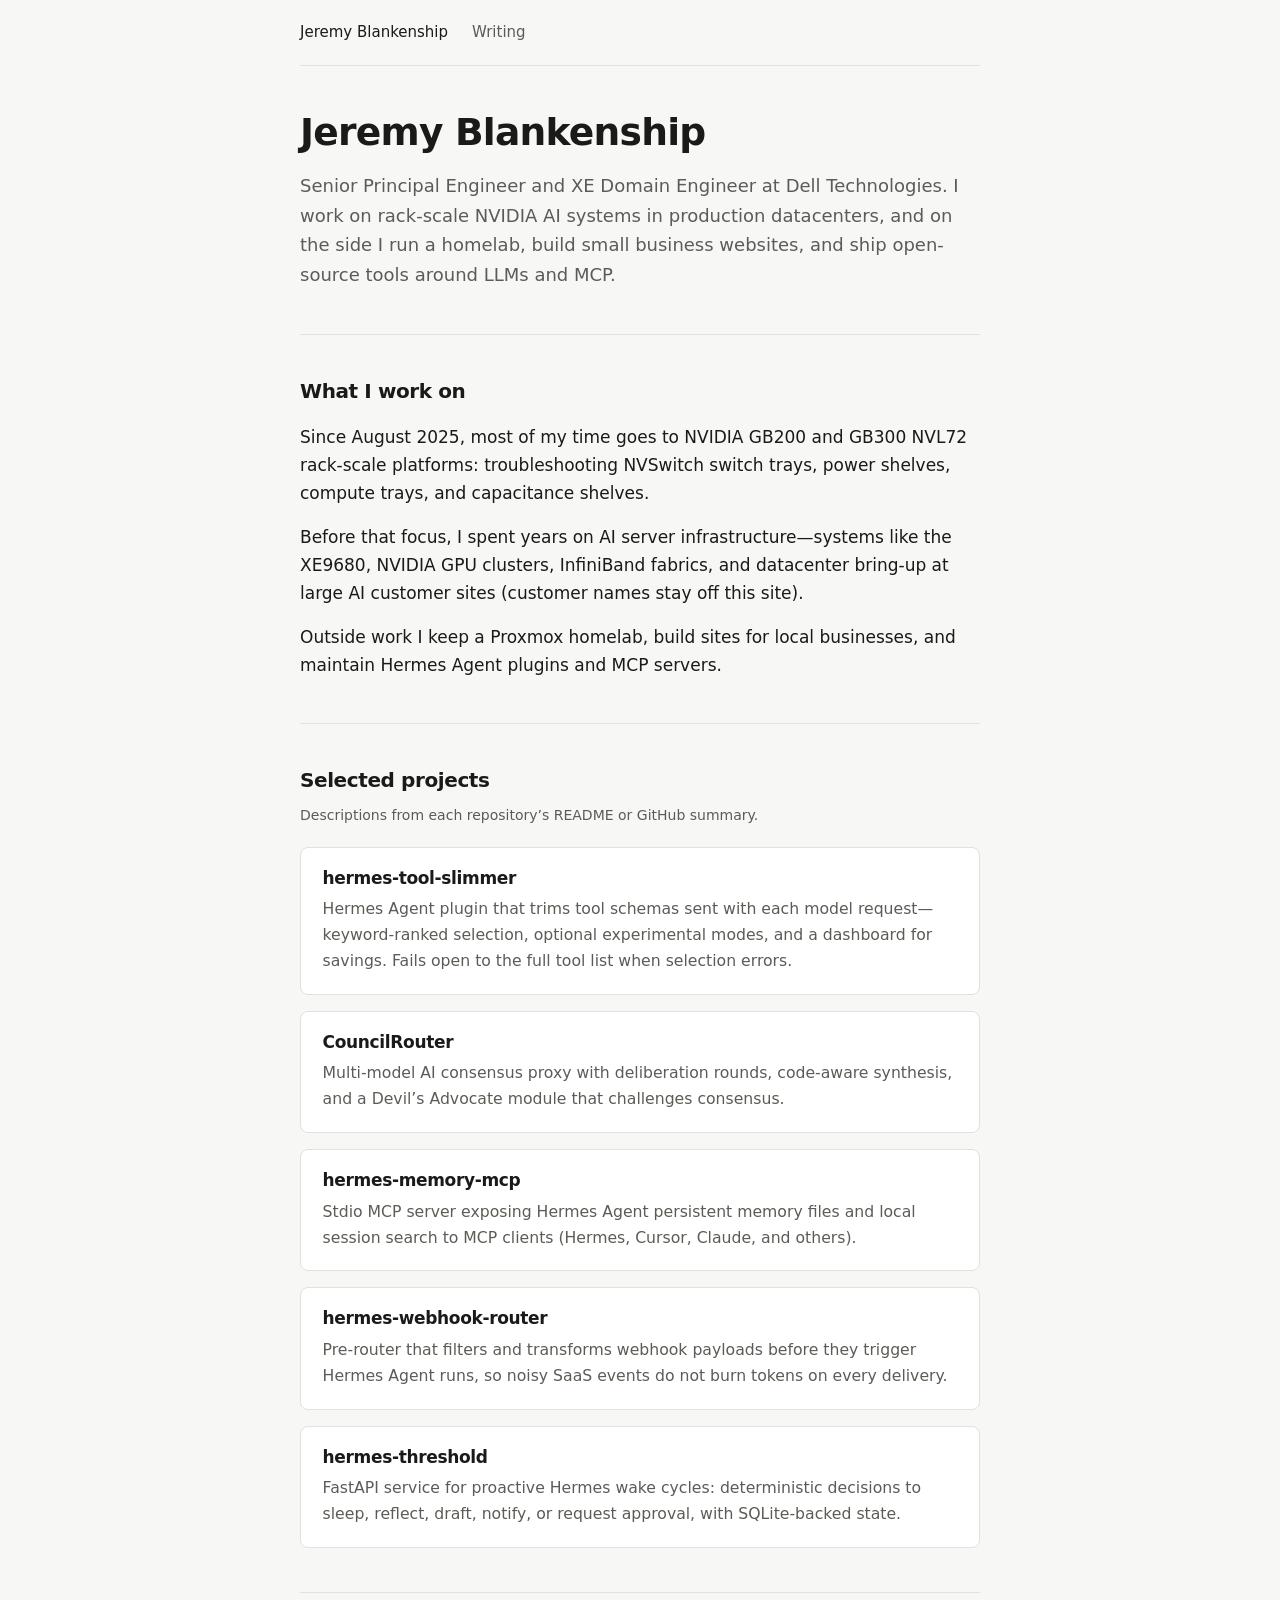
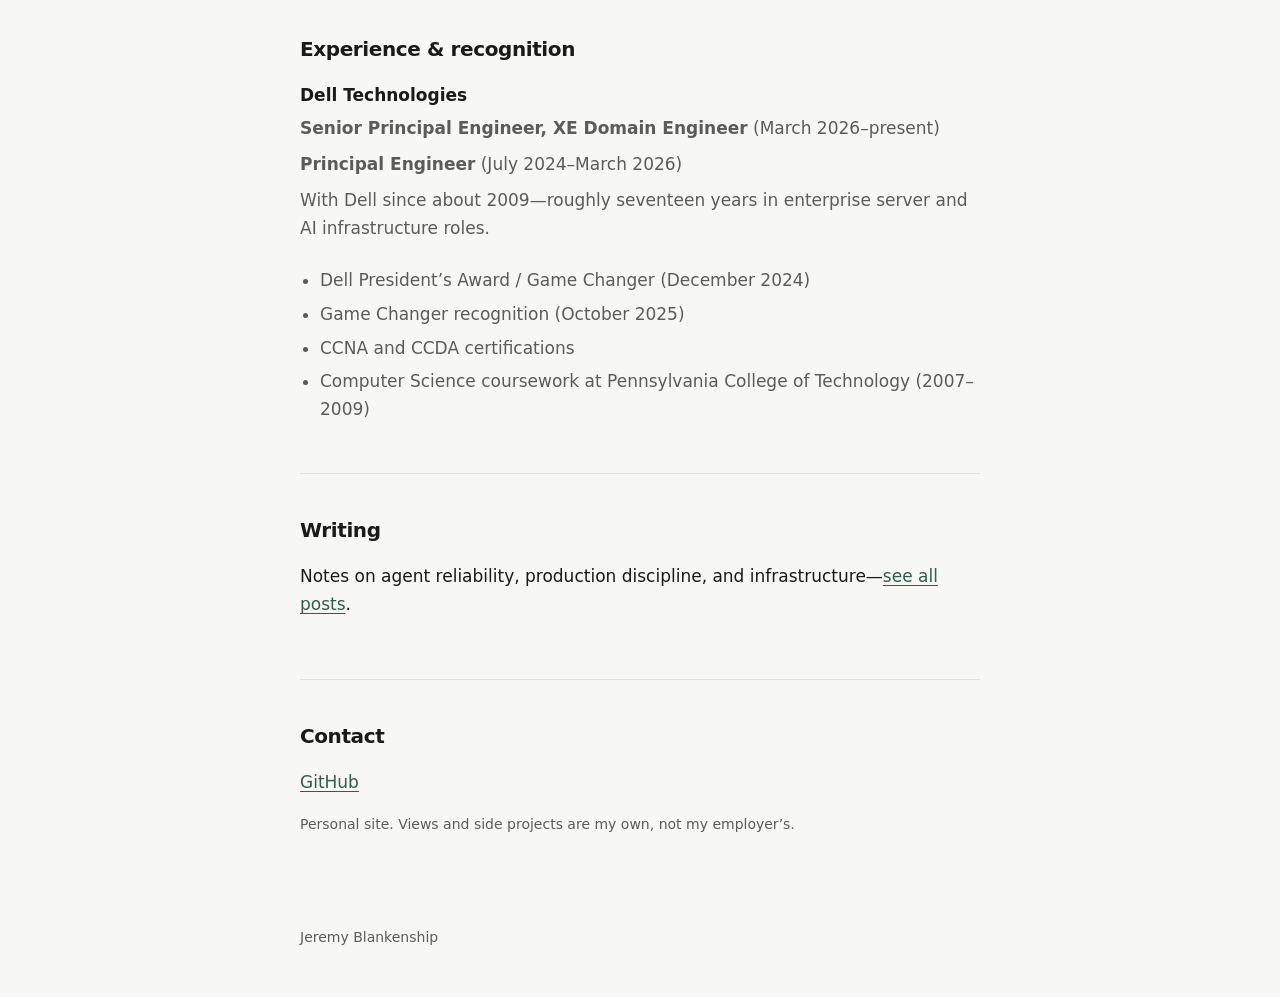
==== index.html @ c77d39bd "Redesign site as personal portfolio; remove Enoch focus Replace Enoch-centric landing page with a mi" ====
<!DOCTYPE html>
<html lang="en">
<head>
    <meta charset="UTF-8">
    <meta name="viewport" content="width=device-width, initial-scale=1.0">
    <title>Jeremy Blankenship</title>
    <meta name="description" content="Senior Principal Engineer at Dell Technologies. Rack-scale AI infrastructure, homelab systems, and open-source LLM tooling.">
    <link rel="stylesheet" href="styles.css">
</head>
<body>
    <a class="skip-link" href="#main">Skip to content</a>
    <div class="container">
        <header class="site-header">
            <nav aria-label="Primary">
                <a href="/" class="active">Jeremy Blankenship</a>
                <a href="/writing/">Writing</a>
            </nav>
        </header>

        <main id="main">
            <section class="intro" aria-labelledby="intro-heading">
                <h1 id="intro-heading">Jeremy Blankenship</h1>
                <p class="lede">Senior Principal Engineer and XE Domain Engineer at Dell Technologies. I work on rack-scale NVIDIA AI systems in production datacenters, and on the side I run a homelab, build small business websites, and ship open-source tools around LLMs and MCP.</p>
            </section>

            <section aria-labelledby="work-heading">
                <h2 id="work-heading">What I work on</h2>
                <div class="prose">
                    <p>Since August 2025, most of my time goes to NVIDIA GB200 and GB300 NVL72 rack-scale platforms: troubleshooting NVSwitch switch trays, power shelves, compute trays, and capacitance shelves.</p>
                    <p>Before that focus, I spent years on AI server infrastructure—systems like the XE9680, NVIDIA GPU clusters, InfiniBand fabrics, and datacenter bring-up at large AI customer sites (customer names stay off this site).</p>
                    <p>Outside work I keep a Proxmox homelab, build sites for local businesses, and maintain Hermes Agent plugins and MCP servers.</p>
                </div>
            </section>

            <section aria-labelledby="projects-heading">
                <h2 id="projects-heading">Selected projects</h2>
                <p class="section-note">Descriptions from each repository’s README or GitHub summary.</p>

                <ul class="project-list">
                    <li class="card">
                        <h3><a href="https://github.com/aliasocracy/hermes-tool-slimmer">hermes-tool-slimmer</a></h3>
                        <p>Hermes Agent plugin that trims tool schemas sent with each model request—keyword-ranked selection, optional experimental modes, and a dashboard for savings. Fails open to the full tool list when selection errors.</p>
                    </li>
                    <li class="card">
                        <h3><a href="https://github.com/aliasocracy/CouncilRouter">CouncilRouter</a></h3>
                        <p>Multi-model AI consensus proxy with deliberation rounds, code-aware synthesis, and a Devil’s Advocate module that challenges consensus.</p>
                    </li>
                    <li class="card">
                        <h3><a href="https://github.com/aliasocracy/hermes-memory-mcp">hermes-memory-mcp</a></h3>
                        <p>Stdio MCP server exposing Hermes Agent persistent memory files and local session search to MCP clients (Hermes, Cursor, Claude, and others).</p>
                    </li>
                    <li class="card">
                        <h3><a href="https://github.com/aliasocracy/hermes-webhook-router">hermes-webhook-router</a></h3>
                        <p>Pre-router that filters and transforms webhook payloads before they trigger Hermes Agent runs, so noisy SaaS events do not burn tokens on every delivery.</p>
                    </li>
                    <li class="card">
                        <h3><a href="https://github.com/aliasocracy/hermes-threshold">hermes-threshold</a></h3>
                        <p>FastAPI service for proactive Hermes wake cycles: deterministic decisions to sleep, reflect, draft, notify, or request approval, with SQLite-backed state.</p>
                    </li>
                </ul>
            </section>

            <section aria-labelledby="experience-heading">
                <h2 id="experience-heading">Experience &amp; recognition</h2>
                <dl class="timeline">
                    <div>
                        <dt>Dell Technologies</dt>
                        <dd>
                            <p><strong>Senior Principal Engineer, XE Domain Engineer</strong> (March 2026–present)</p>
                            <p><strong>Principal Engineer</strong> (July 2024–March 2026)</p>
                            <p>With Dell since about 2009—roughly seventeen years in enterprise server and AI infrastructure roles.</p>
                        </dd>
                    </div>
                </dl>
                <ul class="plain-list">
                    <li>Dell President’s Award / Game Changer (December 2024)</li>
                    <li>Game Changer recognition (October 2025)</li>
                    <li>CCNA and CCDA certifications</li>
                    <li>Computer Science coursework at Pennsylvania College of Technology (2007–2009)</li>
                </ul>
            </section>

            <section aria-labelledby="writing-heading">
                <h2 id="writing-heading">Writing</h2>
                <p class="prose">Notes on agent reliability, production discipline, and infrastructure—<a href="/writing/">see all posts</a>.</p>
            </section>

            <section aria-labelledby="contact-heading">
                <h2 id="contact-heading">Contact</h2>
                <p class="prose"><a href="https://github.com/alias8818">GitHub</a></p>
                <p class="fine-print">Personal site. Views and side projects are my own, not my employer’s.</p>
            </section>
        </main>

        <footer>
            <p>Jeremy Blankenship</p>
        </footer>
    </div>
</body>
</html>
---- styles.css ----
:root {
  color-scheme: light dark;
  --bg: #f7f7f5;
  --surface: #ffffff;
  --text: #1a1a18;
  --text-muted: #5c5c56;
  --border: #e2e2dc;
  --link: #2f5d50;
  --link-hover: #1e3f36;
  --focus: #2f6fed;
  --max-width: 42rem;
  --font-sans: system-ui, -apple-system, "Segoe UI", Roboto, "Helvetica Neue", Arial, sans-serif;
  --font-mono: ui-monospace, "Cascadia Code", "Source Code Pro", Menlo, Consolas, monospace;
}

@media (prefers-color-scheme: dark) {
  :root {
    --bg: #141413;
    --surface: #1c1c1a;
    --text: #eceae4;
    --text-muted: #a8a69e;
    --border: #33332f;
    --link: #8fbfb0;
    --link-hover: #b8dccf;
    --focus: #6b9fff;
  }
}

*,
*::before,
*::after {
  box-sizing: border-box;
}

html {
  scroll-behavior: smooth;
}

body {
  margin: 0;
  background: var(--bg);
  color: var(--text);
  font-family: var(--font-sans);
  font-size: 1.0625rem;
  line-height: 1.65;
  -webkit-font-smoothing: antialiased;
}

.skip-link {
  position: absolute;
  left: -9999px;
  top: 0;
  padding: 0.5rem 1rem;
  background: var(--surface);
  color: var(--text);
  z-index: 100;
}

.skip-link:focus {
  left: 1rem;
  top: 1rem;
  outline: 2px solid var(--focus);
}

.container {
  max-width: calc(var(--max-width) + 3rem);
  margin: 0 auto;
  padding: 0 1.25rem 3rem;
}

.site-header {
  padding: 1.25rem 0;
  border-bottom: 1px solid var(--border);
}

nav {
  display: flex;
  flex-wrap: wrap;
  gap: 1rem 1.5rem;
  align-items: center;
}

nav a {
  color: var(--text-muted);
  text-decoration: none;
  font-size: 0.9375rem;
  font-weight: 500;
}

nav a:hover {
  color: var(--text);
}

nav a.active {
  color: var(--text);
}

a {
  color: var(--link);
  text-decoration-thickness: 1px;
  text-underline-offset: 0.15em;
}

a:hover {
  color: var(--link-hover);
}

a:focus-visible {
  outline: 2px solid var(--focus);
  outline-offset: 2px;
}

main section {
  padding: 2.75rem 0;
  border-bottom: 1px solid var(--border);
}

main section:last-of-type {
  border-bottom: none;
}

h1,
h2,
h3,
.article-header h1,
.page-header h1 {
  font-weight: 600;
  letter-spacing: -0.02em;
  line-height: 1.2;
  color: var(--text);
  text-wrap: balance;
}

.intro h1 {
  font-size: clamp(1.75rem, 5vw, 2.35rem);
  margin: 0 0 1rem;
}

h2 {
  font-size: 1.25rem;
  margin: 0 0 1.25rem;
  text-transform: none;
}

h3 {
  font-size: 1.0625rem;
  margin: 0 0 0.5rem;
}

h3 a {
  color: var(--text);
  text-decoration: none;
}

h3 a:hover {
  color: var(--link);
  text-decoration: underline;
}

.lede {
  font-size: 1.125rem;
  max-width: var(--max-width);
  margin: 0;
  color: var(--text-muted);
}

.prose {
  max-width: var(--max-width);
}

.prose p {
  margin: 0 0 1rem;
}

.prose p:last-child {
  margin-bottom: 0;
}

.section-note {
  font-size: 0.875rem;
  color: var(--text-muted);
  margin: -0.5rem 0 1.25rem;
}

.project-list {
  list-style: none;
  margin: 0;
  padding: 0;
  display: grid;
  gap: 1rem;
}

.card {
  background: var(--surface);
  border: 1px solid var(--border);
  border-radius: 8px;
  padding: 1.25rem 1.35rem;
}

.card p {
  margin: 0;
  font-size: 0.98rem;
  color: var(--text-muted);
}

.timeline {
  margin: 0 0 1.5rem;
}

.timeline dt {
  font-weight: 600;
  margin-bottom: 0.35rem;
}

.timeline dd {
  margin: 0;
  color: var(--text-muted);
}

.timeline dd p {
  margin: 0 0 0.5rem;
}

.plain-list {
  margin: 0;
  padding-left: 1.25rem;
  color: var(--text-muted);
}

.plain-list li {
  margin-bottom: 0.35rem;
}

.fine-print {
  font-size: 0.875rem;
  color: var(--text-muted);
  margin-top: 1rem;
  max-width: var(--max-width);
}

footer {
  padding: 2rem 0 0;
  font-size: 0.875rem;
  color: var(--text-muted);
}

footer p {
  margin: 0;
}

/* Writing pages */
.page-header,
.article-header {
  padding: 2.5rem 0 2rem;
  border-bottom: 1px solid var(--border);
}

.page-header h1,
.article-header h1 {
  font-size: clamp(1.65rem, 4vw, 2.1rem);
  margin: 0 0 0.75rem;
}

.page-header .subtitle {
  margin: 0;
  color: var(--text-muted);
  max-width: var(--max-width);
}

.meta {
  font-size: 0.875rem;
  color: var(--text-muted);
}

.article-list {
  padding: 2rem 0;
}

.article-entry {
  display: block;
  background: var(--surface);
  border: 1px solid var(--border);
  border-radius: 8px;
  padding: 1.35rem 1.5rem;
  margin-bottom: 1rem;
  color: inherit;
  text-decoration: none;
}

.article-entry:hover {
  border-color: var(--link);
}

.article-entry h2 {
  font-size: 1.15rem;
  margin-bottom: 0.5rem;
}

.article-entry .excerpt {
  margin: 0;
  font-size: 0.98rem;
  color: var(--text-muted);
}

.article-body {
  padding: 2rem 0 2.5rem;
  max-width: var(--max-width);
}

.article-body h1 {
  display: none;
}

.article-body h2 {
  font-size: 1.2rem;
  margin: 2.5rem 0 1rem;
}

.article-body h2:first-child {
  margin-top: 0;
}

.article-body p,
.article-body li {
  color: var(--text-muted);
}

.article-body p {
  margin: 0 0 1.15rem;
}

.article-body ul {
  margin: 0 0 1.15rem;
  padding-left: 1.35rem;
}

.article-body li {
  margin-bottom: 0.4rem;
}

.article-body strong {
  color: var(--text);
  font-weight: 600;
}

.article-body code {
  font-family: var(--font-mono);
  font-size: 0.88em;
  background: var(--surface);
  border: 1px solid var(--border);
  border-radius: 4px;
  padding: 0.1em 0.35em;
}

.article-body pre {
  background: var(--surface);
  border: 1px solid var(--border);
  border-radius: 8px;
  padding: 1rem;
  overflow-x: auto;
  margin: 1.25rem 0;
}

.article-body pre code {
  background: none;
  border: 0;
  padding: 0;
}

.article-body blockquote {
  margin: 1.25rem 0;
  padding-left: 1rem;
  border-left: 3px solid var(--border);
  color: var(--text-muted);
  font-style: italic;
}

.numbers {
  display: grid;
  grid-template-columns: repeat(auto-fit, minmax(9rem, 1fr));
  gap: 0.75rem;
  margin: 1.25rem 0 1.5rem;
}

.num {
  background: var(--surface);
  border: 1px solid var(--border);
  border-radius: 8px;
  padding: 1rem;
}

.value {
  display: block;
  font-family: var(--font-mono);
  font-size: 1.5rem;
  color: var(--text);
}

.label {
  display: block;
  font-size: 0.8rem;
  color: var(--text-muted);
  margin-top: 0.35rem;
  line-height: 1.35;
}

.back {
  padding-bottom: 2rem;
}

.back a {
  font-weight: 500;
}

@media (max-width: 480px) {
  .container {
    padding-left: 1rem;
    padding-right: 1rem;
  }

  main section {
    padding: 2rem 0;
  }
}
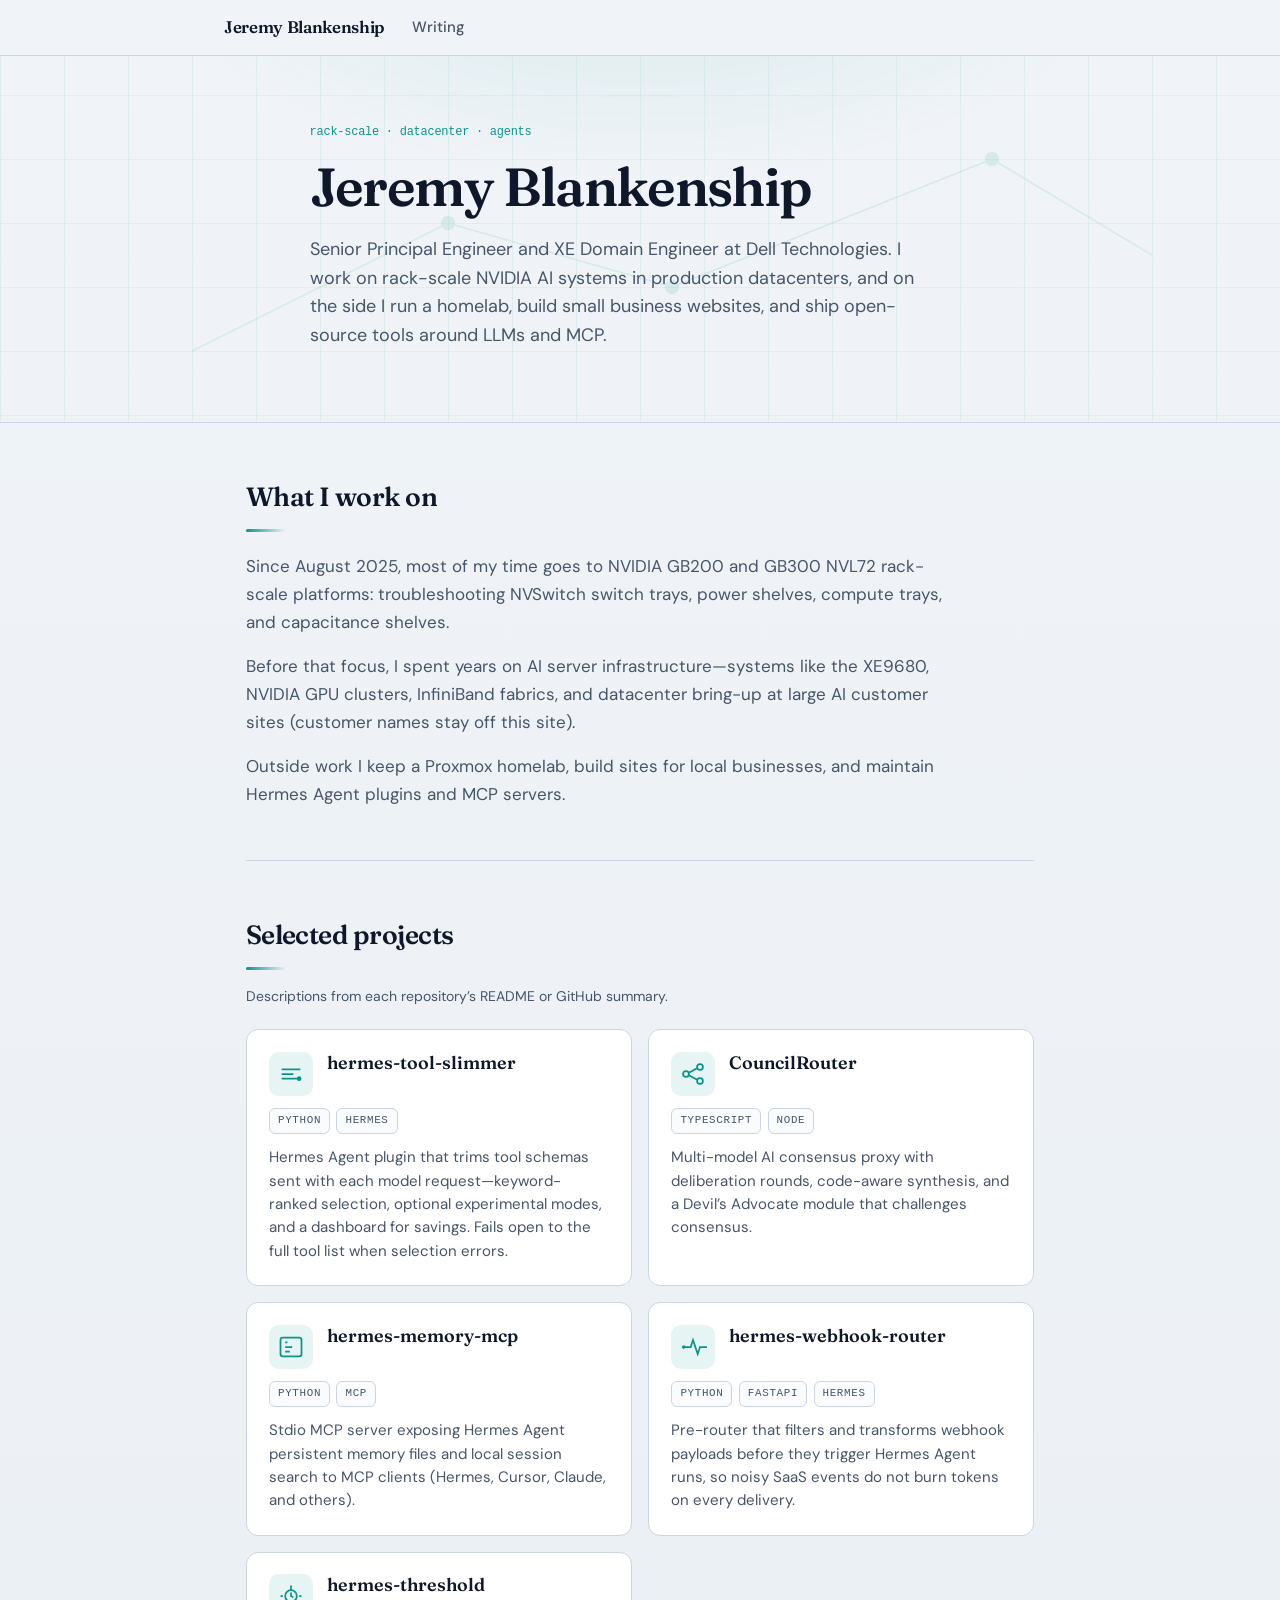
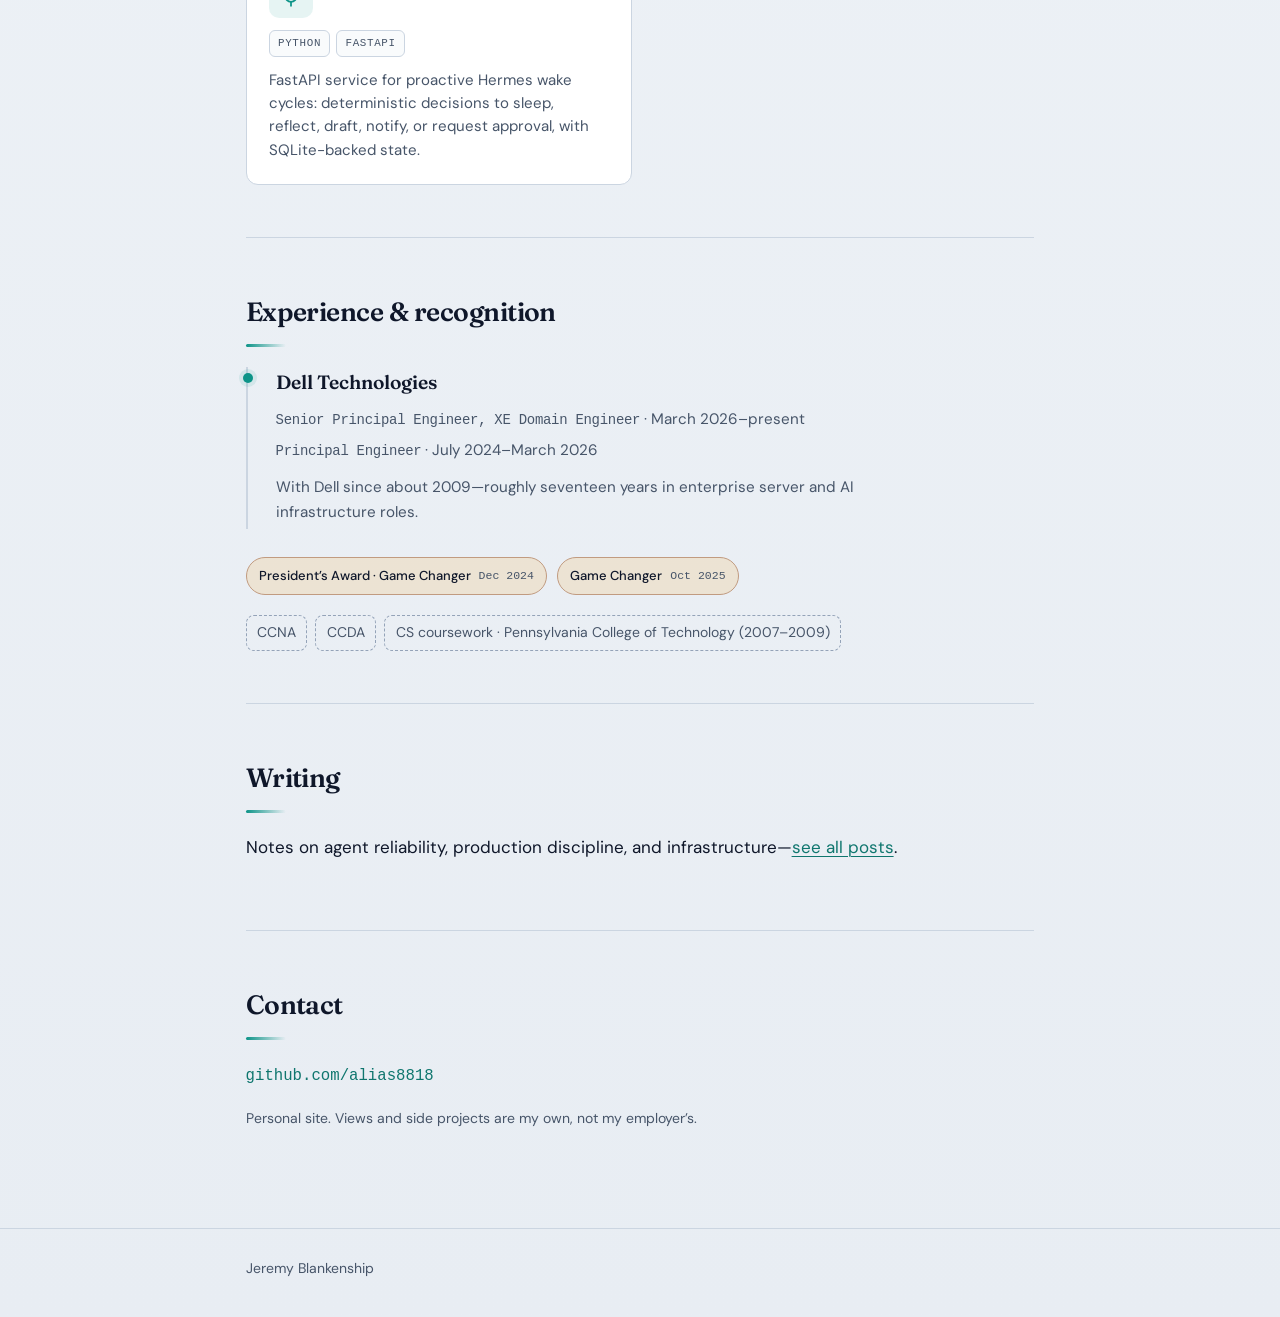
==== commit ae459cbd: "Polish visual design: dark-first theme, self-hosted fonts, hero and cards Add infrastructure-teal pa" ====
--- a/index.html
+++ b/index.html
@@ -6,94 +6,188 @@
     <title>Jeremy Blankenship</title>
     <meta name="description" content="Senior Principal Engineer at Dell Technologies. Rack-scale AI infrastructure, homelab systems, and open-source LLM tooling.">
     <link rel="stylesheet" href="styles.css">
+    <script src="reveal.js" defer></script>
 </head>
 <body>
     <a class="skip-link" href="#main">Skip to content</a>
-    <div class="container">
+    <div class="page-wrap">
         <header class="site-header">
-            <nav aria-label="Primary">
-                <a href="/" class="active">Jeremy Blankenship</a>
-                <a href="/writing/">Writing</a>
-            </nav>
+            <div class="container header-inner">
+                <nav aria-label="Primary">
+                    <a href="/" class="brand active">Jeremy Blankenship</a>
+                    <a href="/writing/">Writing</a>
+                </nav>
+            </div>
         </header>
 
         <main id="main">
-            <section class="intro" aria-labelledby="intro-heading">
-                <h1 id="intro-heading">Jeremy Blankenship</h1>
-                <p class="lede">Senior Principal Engineer and XE Domain Engineer at Dell Technologies. I work on rack-scale NVIDIA AI systems in production datacenters, and on the side I run a homelab, build small business websites, and ship open-source tools around LLMs and MCP.</p>
-            </section>
-
-            <section aria-labelledby="work-heading">
-                <h2 id="work-heading">What I work on</h2>
-                <div class="prose">
-                    <p>Since August 2025, most of my time goes to NVIDIA GB200 and GB300 NVL72 rack-scale platforms: troubleshooting NVSwitch switch trays, power shelves, compute trays, and capacitance shelves.</p>
-                    <p>Before that focus, I spent years on AI server infrastructure—systems like the XE9680, NVIDIA GPU clusters, InfiniBand fabrics, and datacenter bring-up at large AI customer sites (customer names stay off this site).</p>
-                    <p>Outside work I keep a Proxmox homelab, build sites for local businesses, and maintain Hermes Agent plugins and MCP servers.</p>
+            <section class="hero" aria-labelledby="intro-heading">
+                <div class="hero-visual" aria-hidden="true">
+                    <svg class="hero-mesh" viewBox="0 0 800 420" preserveAspectRatio="xMidYMid slice" xmlns="http://www.w3.org/2000/svg">
+                        <defs>
+                            <pattern id="grid" width="40" height="40" patternUnits="userSpaceOnUse">
+                                <path d="M 40 0 L 0 0 0 40" fill="none" stroke="currentColor" stroke-width="0.5" opacity="0.35"/>
+                            </pattern>
+                            <radialGradient id="glow" cx="50%" cy="0%" r="75%">
+                                <stop offset="0%" stop-color="var(--accent)" stop-opacity="0.22"/>
+                                <stop offset="55%" stop-color="var(--accent)" stop-opacity="0"/>
+                            </radialGradient>
+                        </defs>
+                        <rect width="100%" height="100%" fill="url(#grid)"/>
+                        <rect width="100%" height="100%" fill="url(#glow)"/>
+                        <g class="hero-links" stroke="currentColor" stroke-width="1" fill="none" opacity="0.2">
+                            <path d="M120 280 L280 200 L420 240 L620 160 L720 220"/>
+                            <circle cx="280" cy="200" r="4" fill="currentColor"/>
+                            <circle cx="420" cy="240" r="4" fill="currentColor"/>
+                            <circle cx="620" cy="160" r="4" fill="currentColor"/>
+                        </g>
+                    </svg>
+                </div>
+                <div class="container hero-content reveal">
+                    <p class="hero-eyebrow"><span class="mono">rack-scale · datacenter · agents</span></p>
+                    <h1 id="intro-heading">Jeremy Blankenship</h1>
+                    <p class="hero-tagline">Senior Principal Engineer and XE Domain Engineer at Dell Technologies. I work on rack-scale NVIDIA AI systems in production datacenters, and on the side I run a homelab, build small business websites, and ship open-source tools around LLMs and MCP.</p>
                 </div>
             </section>
 
-            <section aria-labelledby="projects-heading">
-                <h2 id="projects-heading">Selected projects</h2>
-                <p class="section-note">Descriptions from each repository’s README or GitHub summary.</p>
+            <div class="container content-flow">
+                <section class="content-section reveal" aria-labelledby="work-heading">
+                    <h2 id="work-heading" class="section-title">What I work on</h2>
+                    <div class="prose">
+                        <p>Since August 2025, most of my time goes to NVIDIA GB200 and GB300 NVL72 rack-scale platforms: troubleshooting NVSwitch switch trays, power shelves, compute trays, and capacitance shelves.</p>
+                        <p>Before that focus, I spent years on AI server infrastructure—systems like the XE9680, NVIDIA GPU clusters, InfiniBand fabrics, and datacenter bring-up at large AI customer sites (customer names stay off this site).</p>
+                        <p>Outside work I keep a Proxmox homelab, build sites for local businesses, and maintain Hermes Agent plugins and MCP servers.</p>
+                    </div>
+                </section>
 
-                <ul class="project-list">
-                    <li class="card">
-                        <h3><a href="https://github.com/aliasocracy/hermes-tool-slimmer">hermes-tool-slimmer</a></h3>
-                        <p>Hermes Agent plugin that trims tool schemas sent with each model request—keyword-ranked selection, optional experimental modes, and a dashboard for savings. Fails open to the full tool list when selection errors.</p>
-                    </li>
-                    <li class="card">
-                        <h3><a href="https://github.com/aliasocracy/CouncilRouter">CouncilRouter</a></h3>
-                        <p>Multi-model AI consensus proxy with deliberation rounds, code-aware synthesis, and a Devil’s Advocate module that challenges consensus.</p>
-                    </li>
-                    <li class="card">
-                        <h3><a href="https://github.com/aliasocracy/hermes-memory-mcp">hermes-memory-mcp</a></h3>
-                        <p>Stdio MCP server exposing Hermes Agent persistent memory files and local session search to MCP clients (Hermes, Cursor, Claude, and others).</p>
-                    </li>
-                    <li class="card">
-                        <h3><a href="https://github.com/aliasocracy/hermes-webhook-router">hermes-webhook-router</a></h3>
-                        <p>Pre-router that filters and transforms webhook payloads before they trigger Hermes Agent runs, so noisy SaaS events do not burn tokens on every delivery.</p>
-                    </li>
-                    <li class="card">
-                        <h3><a href="https://github.com/aliasocracy/hermes-threshold">hermes-threshold</a></h3>
-                        <p>FastAPI service for proactive Hermes wake cycles: deterministic decisions to sleep, reflect, draft, notify, or request approval, with SQLite-backed state.</p>
-                    </li>
-                </ul>
-            </section>
+                <section class="content-section reveal" aria-labelledby="projects-heading">
+                    <h2 id="projects-heading" class="section-title">Selected projects</h2>
+                    <p class="section-note">Descriptions from each repository’s README or GitHub summary.</p>
 
-            <section aria-labelledby="experience-heading">
-                <h2 id="experience-heading">Experience &amp; recognition</h2>
-                <dl class="timeline">
-                    <div>
-                        <dt>Dell Technologies</dt>
-                        <dd>
-                            <p><strong>Senior Principal Engineer, XE Domain Engineer</strong> (March 2026–present)</p>
-                            <p><strong>Principal Engineer</strong> (July 2024–March 2026)</p>
-                            <p>With Dell since about 2009—roughly seventeen years in enterprise server and AI infrastructure roles.</p>
-                        </dd>
+                    <ul class="project-grid">
+                        <li>
+                            <article class="project-card">
+                                <div class="project-card-top">
+                                    <span class="project-icon" aria-hidden="true">
+                                        <svg viewBox="0 0 24 24" width="28" height="28" fill="none" stroke="currentColor" stroke-width="1.5"><path d="M4 8h16M4 12h10M4 16h14"/><circle cx="19" cy="16" r="2" fill="var(--accent)" stroke="none"/></svg>
+                                    </span>
+                                    <h3><a href="https://github.com/aliasocracy/hermes-tool-slimmer">hermes-tool-slimmer</a></h3>
+                                </div>
+                                <ul class="tags" aria-label="Technologies">
+                                    <li>Python</li>
+                                    <li>Hermes</li>
+                                </ul>
+                                <p>Hermes Agent plugin that trims tool schemas sent with each model request—keyword-ranked selection, optional experimental modes, and a dashboard for savings. Fails open to the full tool list when selection errors.</p>
+                            </article>
+                        </li>
+                        <li>
+                            <article class="project-card">
+                                <div class="project-card-top">
+                                    <span class="project-icon" aria-hidden="true">
+                                        <svg viewBox="0 0 24 24" width="28" height="28" fill="none" stroke="currentColor" stroke-width="1.5"><circle cx="6" cy="12" r="2.5"/><circle cx="18" cy="6" r="2.5"/><circle cx="18" cy="18" r="2.5"/><path d="M8.5 11l7-4M8.5 13l7 4"/></svg>
+                                    </span>
+                                    <h3><a href="https://github.com/aliasocracy/CouncilRouter">CouncilRouter</a></h3>
+                                </div>
+                                <ul class="tags" aria-label="Technologies">
+                                    <li>TypeScript</li>
+                                    <li>Node</li>
+                                </ul>
+                                <p>Multi-model AI consensus proxy with deliberation rounds, code-aware synthesis, and a Devil’s Advocate module that challenges consensus.</p>
+                            </article>
+                        </li>
+                        <li>
+                            <article class="project-card">
+                                <div class="project-card-top">
+                                    <span class="project-icon" aria-hidden="true">
+                                        <svg viewBox="0 0 24 24" width="28" height="28" fill="none" stroke="currentColor" stroke-width="1.5"><rect x="3" y="4" width="18" height="16" rx="2"/><path d="M7 8h2M7 12h6M7 16h4"/></svg>
+                                    </span>
+                                    <h3><a href="https://github.com/aliasocracy/hermes-memory-mcp">hermes-memory-mcp</a></h3>
+                                </div>
+                                <ul class="tags" aria-label="Technologies">
+                                    <li>Python</li>
+                                    <li>MCP</li>
+                                </ul>
+                                <p>Stdio MCP server exposing Hermes Agent persistent memory files and local session search to MCP clients (Hermes, Cursor, Claude, and others).</p>
+                            </article>
+                        </li>
+                        <li>
+                            <article class="project-card">
+                                <div class="project-card-top">
+                                    <span class="project-icon" aria-hidden="true">
+                                        <svg viewBox="0 0 24 24" width="28" height="28" fill="none" stroke="currentColor" stroke-width="1.5"><path d="M4 12h6l2-6 4 12 2-6h6"/><circle cx="4" cy="12" r="1.5" fill="var(--accent)" stroke="none"/></svg>
+                                    </span>
+                                    <h3><a href="https://github.com/aliasocracy/hermes-webhook-router">hermes-webhook-router</a></h3>
+                                </div>
+                                <ul class="tags" aria-label="Technologies">
+                                    <li>Python</li>
+                                    <li>FastAPI</li>
+                                    <li>Hermes</li>
+                                </ul>
+                                <p>Pre-router that filters and transforms webhook payloads before they trigger Hermes Agent runs, so noisy SaaS events do not burn tokens on every delivery.</p>
+                            </article>
+                        </li>
+                        <li>
+                            <article class="project-card">
+                                <div class="project-card-top">
+                                    <span class="project-icon" aria-hidden="true">
+                                        <svg viewBox="0 0 24 24" width="28" height="28" fill="none" stroke="currentColor" stroke-width="1.5"><path d="M12 3v4M12 17v4M5 12H3M21 12h-2"/><circle cx="12" cy="12" r="5"/><path d="M12 9v3l2 1"/></svg>
+                                    </span>
+                                    <h3><a href="https://github.com/aliasocracy/hermes-threshold">hermes-threshold</a></h3>
+                                </div>
+                                <ul class="tags" aria-label="Technologies">
+                                    <li>Python</li>
+                                    <li>FastAPI</li>
+                                </ul>
+                                <p>FastAPI service for proactive Hermes wake cycles: deterministic decisions to sleep, reflect, draft, notify, or request approval, with SQLite-backed state.</p>
+                            </article>
+                        </li>
+                    </ul>
+                </section>
+
+                <section class="content-section reveal" aria-labelledby="experience-heading">
+                    <h2 id="experience-heading" class="section-title">Experience &amp; recognition</h2>
+
+                    <ol class="timeline">
+                        <li class="timeline-entry">
+                            <div class="timeline-node" aria-hidden="true"></div>
+                            <div class="timeline-body">
+                                <h3 class="timeline-org">Dell Technologies</h3>
+                                <p class="timeline-role"><span class="mono">Senior Principal Engineer, XE Domain Engineer</span> · March 2026–present</p>
+                                <p class="timeline-role"><span class="mono">Principal Engineer</span> · July 2024–March 2026</p>
+                                <p class="timeline-detail">With Dell since about 2009—roughly seventeen years in enterprise server and AI infrastructure roles.</p>
+                            </div>
+                        </li>
+                    </ol>
+
+                    <div class="badge-row" aria-label="Awards">
+                        <span class="badge badge-award">President’s Award · Game Changer <span class="badge-date">Dec 2024</span></span>
+                        <span class="badge badge-award">Game Changer <span class="badge-date">Oct 2025</span></span>
                     </div>
-                </dl>
-                <ul class="plain-list">
-                    <li>Dell President’s Award / Game Changer (December 2024)</li>
-                    <li>Game Changer recognition (October 2025)</li>
-                    <li>CCNA and CCDA certifications</li>
-                    <li>Computer Science coursework at Pennsylvania College of Technology (2007–2009)</li>
-                </ul>
-            </section>
 
-            <section aria-labelledby="writing-heading">
-                <h2 id="writing-heading">Writing</h2>
-                <p class="prose">Notes on agent reliability, production discipline, and infrastructure—<a href="/writing/">see all posts</a>.</p>
-            </section>
+                    <ul class="cred-chips">
+                        <li>CCNA</li>
+                        <li>CCDA</li>
+                        <li>CS coursework · Pennsylvania College of Technology (2007–2009)</li>
+                    </ul>
+                </section>
 
-            <section aria-labelledby="contact-heading">
-                <h2 id="contact-heading">Contact</h2>
-                <p class="prose"><a href="https://github.com/alias8818">GitHub</a></p>
-                <p class="fine-print">Personal site. Views and side projects are my own, not my employer’s.</p>
-            </section>
+                <section class="content-section reveal" aria-labelledby="writing-heading">
+                    <h2 id="writing-heading" class="section-title">Writing</h2>
+                    <p class="prose">Notes on agent reliability, production discipline, and infrastructure—<a href="/writing/">see all posts</a>.</p>
+                </section>
+
+                <section class="content-section reveal" aria-labelledby="contact-heading">
+                    <h2 id="contact-heading" class="section-title">Contact</h2>
+                    <p class="prose"><a class="contact-github" href="https://github.com/alias8818">github.com/alias8818</a></p>
+                    <p class="fine-print">Personal site. Views and side projects are my own, not my employer’s.</p>
+                </section>
+            </div>
         </main>
 
-        <footer>
-            <p>Jeremy Blankenship</p>
+        <footer class="site-footer">
+            <div class="container">
+                <p>Jeremy Blankenship</p>
+            </div>
         </footer>
     </div>
 </body>
--- a/styles.css
+++ b/styles.css
@@ -1,28 +1,102 @@
+/* Fraunces, DM Sans, JetBrains Mono — SIL OFL (see fonts/) */
+
+@font-face {
+  font-family: "Fraunces";
+  src: url("fonts/fraunces-regular.woff2") format("woff2");
+  font-weight: 400;
+  font-style: normal;
+  font-display: swap;
+}
+
+@font-face {
+  font-family: "Fraunces";
+  src: url("fonts/fraunces-semibold.woff2") format("woff2");
+  font-weight: 600;
+  font-style: normal;
+  font-display: swap;
+}
+
+@font-face {
+  font-family: "DM Sans";
+  src: url("fonts/dm-sans-regular.woff2") format("woff2");
+  font-weight: 400;
+  font-style: normal;
+  font-display: swap;
+}
+
+@font-face {
+  font-family: "DM Sans";
+  src: url("fonts/dm-sans-medium.woff2") format("woff2");
+  font-weight: 500;
+  font-style: normal;
+  font-display: swap;
+}
+
+@font-face {
+  font-family: "JetBrains Mono";
+  src: url("fonts/jetbrains-mono-regular.woff2") format("woff2");
+  font-weight: 400;
+  font-style: normal;
+  font-display: swap;
+}
+
+@font-face {
+  font-family: "JetBrains Mono";
+  src: url("fonts/jetbrains-mono-medium.woff2") format("woff2");
+  font-weight: 500;
+  font-style: normal;
+  font-display: swap;
+}
+
+/* Dark-first palette (infrastructure teal accent) */
 :root {
-  color-scheme: light dark;
-  --bg: #f7f7f5;
-  --surface: #ffffff;
-  --text: #1a1a18;
-  --text-muted: #5c5c56;
-  --border: #e2e2dc;
-  --link: #2f5d50;
-  --link-hover: #1e3f36;
-  --focus: #2f6fed;
-  --max-width: 42rem;
-  --font-sans: system-ui, -apple-system, "Segoe UI", Roboto, "Helvetica Neue", Arial, sans-serif;
-  --font-mono: ui-monospace, "Cascadia Code", "Source Code Pro", Menlo, Consolas, monospace;
-}
-
-@media (prefers-color-scheme: dark) {
+  color-scheme: dark;
+  --bg-deep: #06090d;
+  --bg: #0a0f14;
+  --surface: #111922;
+  --surface-hover: #16202c;
+  --text: #e6edf5;
+  --text-muted: #94a3b8;
+  --border: #243044;
+  --border-strong: #334155;
+  --accent: #3ecfbd;
+  --accent-strong: #2eb8a8;
+  --accent-soft: rgba(62, 207, 189, 0.12);
+  --accent-glow: rgba(62, 207, 189, 0.35);
+  --badge-amber: #f0c14a;
+  --badge-amber-bg: rgba(240, 193, 74, 0.12);
+  --focus: #6eb5ff;
+  --hero-mesh: #3ecfbd;
+  --shadow: 0 12px 40px rgba(0, 0, 0, 0.45);
+  --font-display: "Fraunces", Georgia, "Times New Roman", serif;
+  --font-sans: "DM Sans", system-ui, -apple-system, "Segoe UI", sans-serif;
+  --font-mono: "JetBrains Mono", ui-monospace, Menlo, Consolas, monospace;
+  --content-width: 44rem;
+  --page-width: 52rem;
+  --radius: 12px;
+  --ease: cubic-bezier(0.22, 1, 0.36, 1);
+}
+
+@media (prefers-color-scheme: light) {
   :root {
-    --bg: #141413;
-    --surface: #1c1c1a;
-    --text: #eceae4;
-    --text-muted: #a8a69e;
-    --border: #33332f;
-    --link: #8fbfb0;
-    --link-hover: #b8dccf;
-    --focus: #6b9fff;
+    color-scheme: light;
+    --bg-deep: #e8edf3;
+    --bg: #f0f4f8;
+    --surface: #ffffff;
+    --surface-hover: #f8fafc;
+    --text: #0f172a;
+    --text-muted: #475569;
+    --border: #cbd5e1;
+    --border-strong: #94a3b8;
+    --accent: #0d9488;
+    --accent-strong: #0f766e;
+    --accent-soft: rgba(13, 148, 136, 0.1);
+    --accent-glow: rgba(13, 148, 136, 0.2);
+    --badge-amber: #b45309;
+    --badge-amber-bg: rgba(245, 158, 11, 0.14);
+    --focus: #2563eb;
+    --hero-mesh: #0d9488;
+    --shadow: 0 10px 32px rgba(15, 23, 42, 0.08);
   }
 }
 
@@ -36,14 +110,33 @@
   scroll-behavior: smooth;
 }
 
+@media (prefers-reduced-motion: reduce) {
+  html {
+    scroll-behavior: auto;
+  }
+}
+
 body {
   margin: 0;
-  background: var(--bg);
+  min-height: 100vh;
+  background: var(--bg-deep);
   color: var(--text);
   font-family: var(--font-sans);
   font-size: 1.0625rem;
   line-height: 1.65;
   -webkit-font-smoothing: antialiased;
+}
+
+.page-wrap {
+  background: linear-gradient(180deg, var(--bg) 0%, var(--bg-deep) 100%);
+  min-height: 100vh;
+}
+
+.mono {
+  font-family: var(--font-mono);
+  font-size: 0.92em;
+  font-weight: 500;
+  letter-spacing: -0.02em;
 }
 
 .skip-link {
@@ -53,7 +146,8 @@
   padding: 0.5rem 1rem;
   background: var(--surface);
   color: var(--text);
-  z-index: 100;
+  z-index: 200;
+  border-radius: 6px;
 }
 
 .skip-link:focus {
@@ -63,21 +157,31 @@
 }
 
 .container {
-  max-width: calc(var(--max-width) + 3rem);
+  width: 100%;
+  max-width: var(--page-width);
   margin: 0 auto;
-  padding: 0 1.25rem 3rem;
-}
-
+  padding: 0 1.35rem;
+}
+
+/* Header */
 .site-header {
-  padding: 1.25rem 0;
+  position: sticky;
+  top: 0;
+  z-index: 50;
+  backdrop-filter: blur(10px);
+  background: color-mix(in srgb, var(--bg) 82%, transparent);
   border-bottom: 1px solid var(--border);
+}
+
+.header-inner {
+  padding: 0.85rem 0;
 }
 
 nav {
   display: flex;
   flex-wrap: wrap;
-  gap: 1rem 1.5rem;
   align-items: center;
+  gap: 1rem 1.75rem;
 }
 
 nav a {
@@ -85,91 +189,135 @@
   text-decoration: none;
   font-size: 0.9375rem;
   font-weight: 500;
+  transition: color 0.2s var(--ease);
 }
 
 nav a:hover {
   color: var(--text);
 }
 
+nav a.brand,
 nav a.active {
   color: var(--text);
 }
 
+nav a.brand {
+  font-family: var(--font-display);
+  font-weight: 600;
+  font-size: 1.05rem;
+  letter-spacing: -0.02em;
+}
+
 a {
-  color: var(--link);
+  color: var(--accent-strong);
   text-decoration-thickness: 1px;
-  text-underline-offset: 0.15em;
+  text-underline-offset: 0.18em;
+  transition: color 0.2s var(--ease);
 }
 
 a:hover {
-  color: var(--link-hover);
+  color: var(--accent);
 }
 
 a:focus-visible {
   outline: 2px solid var(--focus);
-  outline-offset: 2px;
-}
-
-main section {
-  padding: 2.75rem 0;
+  outline-offset: 3px;
+  border-radius: 2px;
+}
+
+/* Hero */
+.hero {
+  position: relative;
+  padding: clamp(2.5rem, 6vw, 4rem) 0 clamp(2.75rem, 7vw, 4.5rem);
   border-bottom: 1px solid var(--border);
-}
-
-main section:last-of-type {
+  overflow: hidden;
+}
+
+.hero-visual {
+  position: absolute;
+  inset: 0;
+  color: var(--hero-mesh);
+  pointer-events: none;
+}
+
+.hero-mesh {
+  width: 100%;
+  height: 100%;
+  opacity: 0.55;
+}
+
+.hero-content {
+  position: relative;
+  max-width: var(--content-width);
+}
+
+.hero-eyebrow {
+  margin: 0 0 1rem;
+  color: var(--accent);
+  font-size: 0.8125rem;
+  text-transform: lowercase;
+  letter-spacing: 0.04em;
+}
+
+.hero h1 {
+  font-family: var(--font-display);
+  font-weight: 600;
+  font-size: clamp(2.35rem, 6.5vw, 3.35rem);
+  line-height: 1.08;
+  letter-spacing: -0.03em;
+  margin: 0 0 1.15rem;
+  text-wrap: balance;
+  color: var(--text);
+}
+
+.hero-tagline {
+  margin: 0;
+  font-size: 1.125rem;
+  line-height: 1.6;
+  color: var(--text-muted);
+  max-width: 38rem;
+}
+
+/* Sections */
+.content-flow {
+  padding-bottom: 2rem;
+}
+
+.content-section {
+  padding: clamp(2.5rem, 5vw, 3.25rem) 0;
+  border-bottom: 1px solid var(--border);
+}
+
+.content-section:last-child {
   border-bottom: none;
 }
 
-h1,
-h2,
-h3,
-.article-header h1,
-.page-header h1 {
-  font-weight: 600;
+.section-title {
+  font-family: var(--font-display);
+  font-weight: 600;
+  font-size: clamp(1.35rem, 3vw, 1.65rem);
   letter-spacing: -0.02em;
-  line-height: 1.2;
-  color: var(--text);
-  text-wrap: balance;
-}
-
-.intro h1 {
-  font-size: clamp(1.75rem, 5vw, 2.35rem);
-  margin: 0 0 1rem;
-}
-
-h2 {
-  font-size: 1.25rem;
   margin: 0 0 1.25rem;
-  text-transform: none;
-}
-
-h3 {
-  font-size: 1.0625rem;
-  margin: 0 0 0.5rem;
-}
-
-h3 a {
-  color: var(--text);
-  text-decoration: none;
-}
-
-h3 a:hover {
-  color: var(--link);
-  text-decoration: underline;
-}
-
-.lede {
-  font-size: 1.125rem;
-  max-width: var(--max-width);
-  margin: 0;
-  color: var(--text-muted);
+  color: var(--text);
+}
+
+.section-title::after {
+  content: "";
+  display: block;
+  width: 2.5rem;
+  height: 3px;
+  margin-top: 0.65rem;
+  border-radius: 2px;
+  background: linear-gradient(90deg, var(--accent), transparent);
 }
 
 .prose {
-  max-width: var(--max-width);
+  max-width: var(--content-width);
 }
 
 .prose p {
   margin: 0 0 1rem;
+  color: var(--text-muted);
 }
 
 .prose p:last-child {
@@ -179,10 +327,11 @@
 .section-note {
   font-size: 0.875rem;
   color: var(--text-muted);
-  margin: -0.5rem 0 1.25rem;
-}
-
-.project-list {
+  margin: -0.35rem 0 1.35rem;
+}
+
+/* Projects */
+.project-grid {
   list-style: none;
   margin: 0;
   padding: 0;
@@ -190,121 +339,318 @@
   gap: 1rem;
 }
 
-.card {
+@media (min-width: 640px) {
+  .project-grid {
+    grid-template-columns: repeat(2, 1fr);
+  }
+
+  .project-grid > li:last-child:nth-child(odd) {
+    grid-column: 1 / -1;
+  }
+
+  .project-grid > li:last-child:nth-child(odd) .project-card {
+    max-width: calc(50% - 0.5rem);
+  }
+}
+
+.project-card {
+  height: 100%;
   background: var(--surface);
   border: 1px solid var(--border);
+  border-radius: var(--radius);
+  padding: 1.35rem 1.4rem 1.4rem;
+  transition:
+    border-color 0.25s var(--ease),
+    box-shadow 0.25s var(--ease),
+    transform 0.25s var(--ease),
+    background 0.25s var(--ease);
+}
+
+@media (prefers-reduced-motion: no-preference) {
+  .project-card:hover {
+    transform: translateY(-3px);
+    border-color: color-mix(in srgb, var(--accent) 55%, var(--border));
+    box-shadow: var(--shadow), 0 0 0 1px var(--accent-soft);
+    background: var(--surface-hover);
+  }
+}
+
+.project-card-top {
+  display: flex;
+  align-items: flex-start;
+  gap: 0.85rem;
+  margin-bottom: 0.75rem;
+}
+
+.project-icon {
+  flex-shrink: 0;
+  display: flex;
+  align-items: center;
+  justify-content: center;
+  width: 2.75rem;
+  height: 2.75rem;
+  border-radius: 10px;
+  background: var(--accent-soft);
+  color: var(--accent);
+}
+
+.project-card h3 {
+  margin: 0;
+  font-family: var(--font-display);
+  font-size: 1.12rem;
+  font-weight: 600;
+  line-height: 1.25;
+}
+
+.project-card h3 a {
+  color: var(--text);
+  text-decoration: none;
+}
+
+.project-card h3 a:hover {
+  color: var(--accent);
+}
+
+.project-card p {
+  margin: 0.75rem 0 0;
+  font-size: 0.94rem;
+  color: var(--text-muted);
+  line-height: 1.55;
+}
+
+.tags {
+  list-style: none;
+  margin: 0;
+  padding: 0;
+  display: flex;
+  flex-wrap: wrap;
+  gap: 0.4rem;
+}
+
+.tags li {
+  font-family: var(--font-mono);
+  font-size: 0.68rem;
+  font-weight: 500;
+  text-transform: uppercase;
+  letter-spacing: 0.06em;
+  padding: 0.2rem 0.5rem;
+  border-radius: 6px;
+  border: 1px solid var(--border);
+  color: var(--text-muted);
+  background: color-mix(in srgb, var(--bg) 40%, transparent);
+}
+
+/* Timeline */
+.timeline {
+  list-style: none;
+  margin: 0 0 1.75rem;
+  padding: 0 0 0 1.75rem;
+  border-left: 2px solid var(--border);
+  max-width: var(--content-width);
+}
+
+.timeline-entry {
+  position: relative;
+  padding-bottom: 0.25rem;
+}
+
+.timeline-node {
+  position: absolute;
+  left: calc(-1.75rem - 5px);
+  top: 0.35rem;
+  width: 10px;
+  height: 10px;
+  border-radius: 50%;
+  background: var(--accent);
+  box-shadow: 0 0 0 4px var(--accent-soft);
+}
+
+.timeline-org {
+  font-family: var(--font-display);
+  font-size: 1.2rem;
+  font-weight: 600;
+  margin: 0 0 0.5rem;
+}
+
+.timeline-role {
+  margin: 0 0 0.35rem;
+  color: var(--text-muted);
+  font-size: 0.95rem;
+}
+
+.timeline-detail {
+  margin: 0.75rem 0 0;
+  color: var(--text-muted);
+  font-size: 0.95rem;
+}
+
+.badge-row {
+  display: flex;
+  flex-wrap: wrap;
+  gap: 0.65rem;
+  margin-bottom: 1.25rem;
+}
+
+.badge {
+  display: inline-flex;
+  align-items: center;
+  gap: 0.5rem;
+  font-size: 0.8125rem;
+  font-weight: 500;
+  padding: 0.45rem 0.75rem;
+  border-radius: 999px;
+  border: 1px solid color-mix(in srgb, var(--badge-amber) 45%, var(--border));
+  background: var(--badge-amber-bg);
+  color: var(--text);
+}
+
+.badge-date {
+  font-family: var(--font-mono);
+  font-size: 0.72rem;
+  color: var(--text-muted);
+  font-weight: 400;
+}
+
+.cred-chips {
+  list-style: none;
+  margin: 0;
+  padding: 0;
+  display: flex;
+  flex-wrap: wrap;
+  gap: 0.5rem;
+}
+
+.cred-chips li {
+  font-size: 0.875rem;
+  color: var(--text-muted);
+  padding: 0.35rem 0.65rem;
   border-radius: 8px;
-  padding: 1.25rem 1.35rem;
-}
-
-.card p {
-  margin: 0;
+  border: 1px dashed var(--border-strong);
+}
+
+.contact-github {
+  font-family: var(--font-mono);
   font-size: 0.98rem;
-  color: var(--text-muted);
-}
-
-.timeline {
-  margin: 0 0 1.5rem;
-}
-
-.timeline dt {
-  font-weight: 600;
-  margin-bottom: 0.35rem;
-}
-
-.timeline dd {
-  margin: 0;
-  color: var(--text-muted);
-}
-
-.timeline dd p {
-  margin: 0 0 0.5rem;
-}
-
-.plain-list {
-  margin: 0;
-  padding-left: 1.25rem;
-  color: var(--text-muted);
-}
-
-.plain-list li {
-  margin-bottom: 0.35rem;
+  font-weight: 500;
+  text-decoration: none;
 }
 
 .fine-print {
   font-size: 0.875rem;
   color: var(--text-muted);
   margin-top: 1rem;
-  max-width: var(--max-width);
-}
-
-footer {
-  padding: 2rem 0 0;
+  max-width: var(--content-width);
+}
+
+.site-footer {
+  border-top: 1px solid var(--border);
+  padding: 1.75rem 0 2.5rem;
   font-size: 0.875rem;
   color: var(--text-muted);
 }
 
-footer p {
+.site-footer p {
   margin: 0;
+}
+
+/* Scroll reveal */
+.reveal {
+  opacity: 1;
+  transform: none;
+}
+
+@media (prefers-reduced-motion: no-preference) {
+  .reveal {
+    opacity: 0;
+    transform: translateY(14px);
+    transition:
+      opacity 0.55s var(--ease),
+      transform 0.55s var(--ease);
+  }
+
+  .reveal.is-visible {
+    opacity: 1;
+    transform: translateY(0);
+  }
+
+  .hero-content.reveal {
+    transition-delay: 0.05s;
+  }
 }
 
 /* Writing pages */
 .page-header,
 .article-header {
-  padding: 2.5rem 0 2rem;
+  padding: clamp(2.5rem, 6vw, 3.5rem) 0 2rem;
   border-bottom: 1px solid var(--border);
+  max-width: var(--content-width);
 }
 
 .page-header h1,
 .article-header h1 {
-  font-size: clamp(1.65rem, 4vw, 2.1rem);
+  font-family: var(--font-display);
+  font-weight: 600;
+  font-size: clamp(1.85rem, 4.5vw, 2.45rem);
+  line-height: 1.12;
+  letter-spacing: -0.03em;
   margin: 0 0 0.75rem;
 }
 
 .page-header .subtitle {
   margin: 0;
   color: var(--text-muted);
-  max-width: var(--max-width);
+  font-size: 1.05rem;
 }
 
 .meta {
-  font-size: 0.875rem;
+  font-family: var(--font-mono);
+  font-size: 0.8rem;
   color: var(--text-muted);
 }
 
 .article-list {
-  padding: 2rem 0;
+  padding: 2rem 0 2.5rem;
 }
 
 .article-entry {
   display: block;
   background: var(--surface);
   border: 1px solid var(--border);
-  border-radius: 8px;
-  padding: 1.35rem 1.5rem;
+  border-radius: var(--radius);
+  padding: 1.4rem 1.5rem;
   margin-bottom: 1rem;
   color: inherit;
   text-decoration: none;
-}
-
-.article-entry:hover {
-  border-color: var(--link);
+  transition:
+    border-color 0.25s var(--ease),
+    box-shadow 0.25s var(--ease),
+    transform 0.25s var(--ease);
+}
+
+@media (prefers-reduced-motion: no-preference) {
+  .article-entry:hover {
+    transform: translateY(-2px);
+    border-color: color-mix(in srgb, var(--accent) 50%, var(--border));
+    box-shadow: var(--shadow);
+  }
 }
 
 .article-entry h2 {
-  font-size: 1.15rem;
-  margin-bottom: 0.5rem;
+  font-family: var(--font-display);
+  font-size: 1.2rem;
+  font-weight: 600;
+  margin: 0 0 0.5rem;
 }
 
 .article-entry .excerpt {
-  margin: 0;
-  font-size: 0.98rem;
+  margin: 0.5rem 0 0;
+  font-size: 0.95rem;
   color: var(--text-muted);
 }
 
 .article-body {
   padding: 2rem 0 2.5rem;
-  max-width: var(--max-width);
+  max-width: var(--content-width);
 }
 
 .article-body h1 {
@@ -312,8 +658,11 @@
 }
 
 .article-body h2 {
-  font-size: 1.2rem;
+  font-family: var(--font-display);
+  font-size: 1.25rem;
+  font-weight: 600;
   margin: 2.5rem 0 1rem;
+  color: var(--text);
 }
 
 .article-body h2:first-child {
@@ -355,7 +704,7 @@
 .article-body pre {
   background: var(--surface);
   border: 1px solid var(--border);
-  border-radius: 8px;
+  border-radius: var(--radius);
   padding: 1rem;
   overflow-x: auto;
   margin: 1.25rem 0;
@@ -370,7 +719,7 @@
 .article-body blockquote {
   margin: 1.25rem 0;
   padding-left: 1rem;
-  border-left: 3px solid var(--border);
+  border-left: 3px solid var(--accent);
   color: var(--text-muted);
   font-style: italic;
 }
@@ -385,7 +734,7 @@
 .num {
   background: var(--surface);
   border: 1px solid var(--border);
-  border-radius: 8px;
+  border-radius: var(--radius);
   padding: 1rem;
 }
 
@@ -418,7 +767,12 @@
     padding-right: 1rem;
   }
 
-  main section {
-    padding: 2rem 0;
-  }
-}
+  .project-grid > li:last-child:nth-child(odd) .project-card {
+    max-width: none;
+  }
+
+  .badge-row {
+    flex-direction: column;
+    align-items: flex-start;
+  }
+}
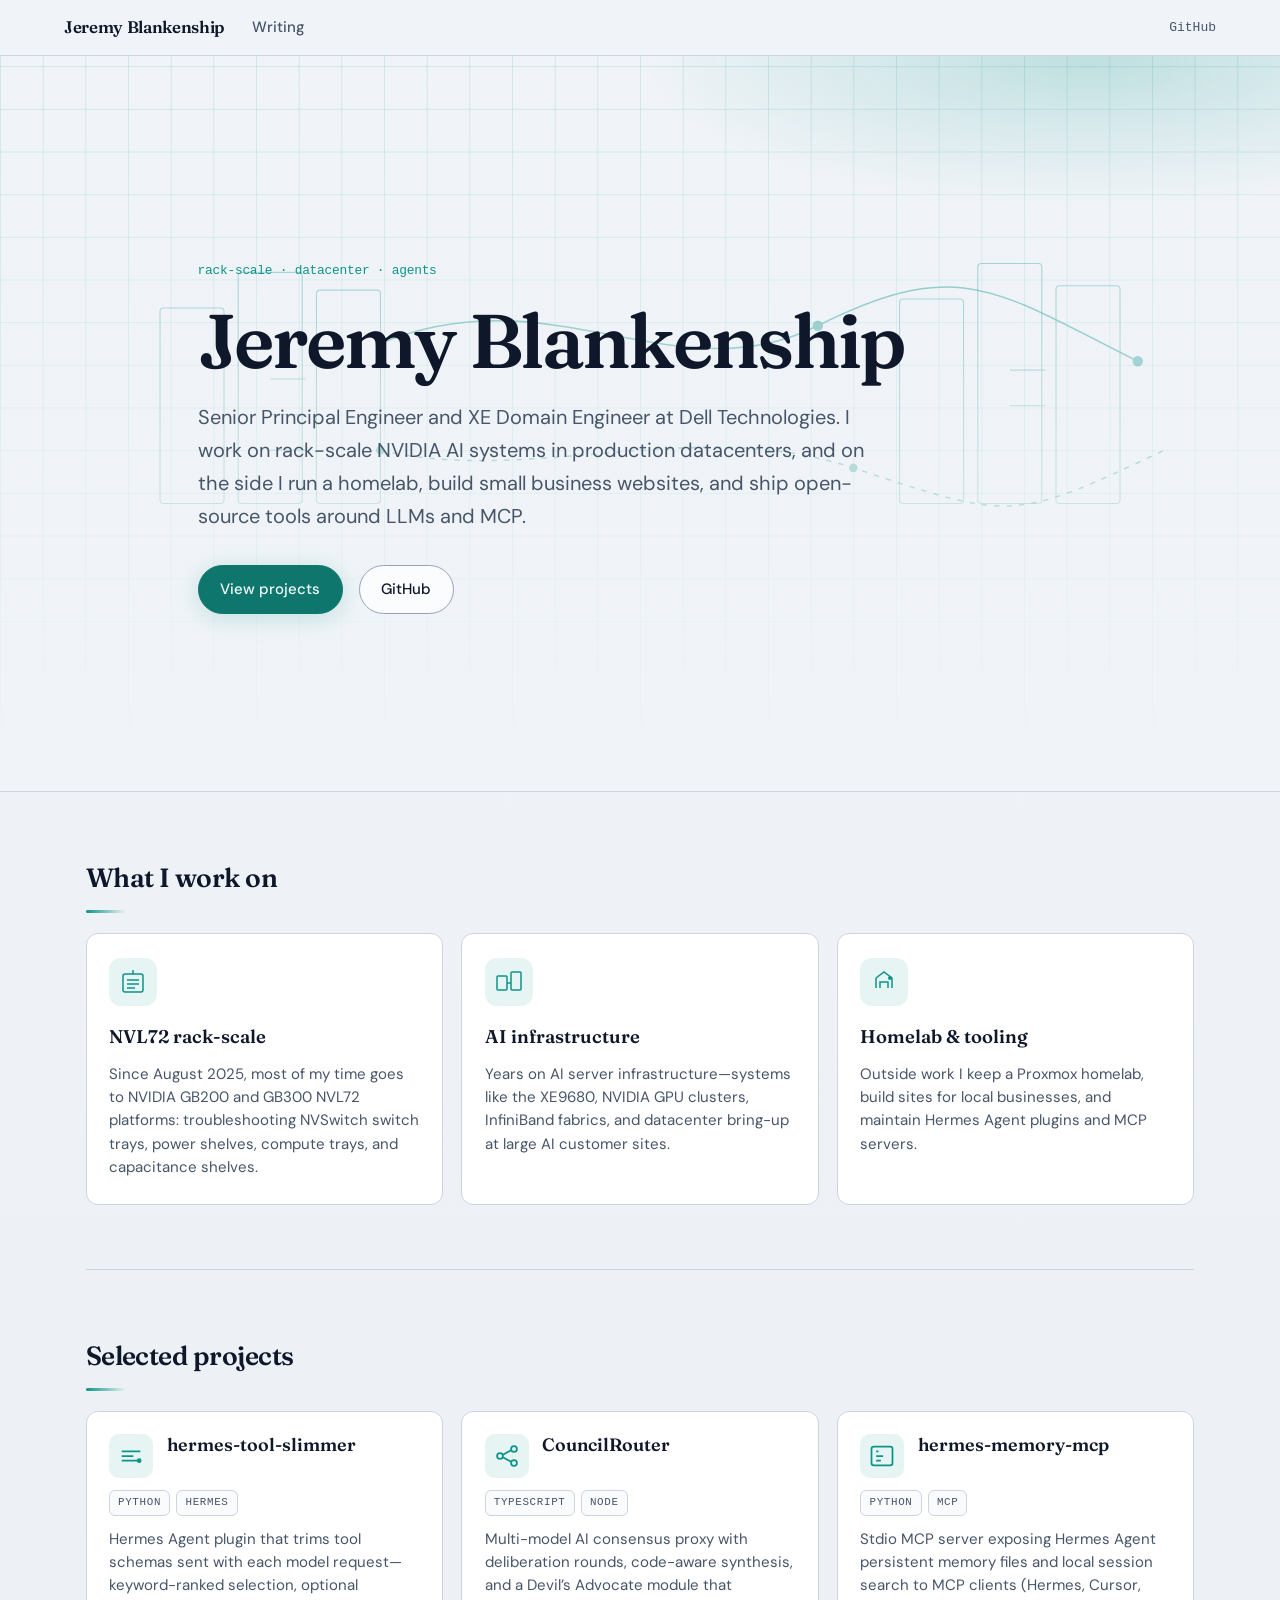
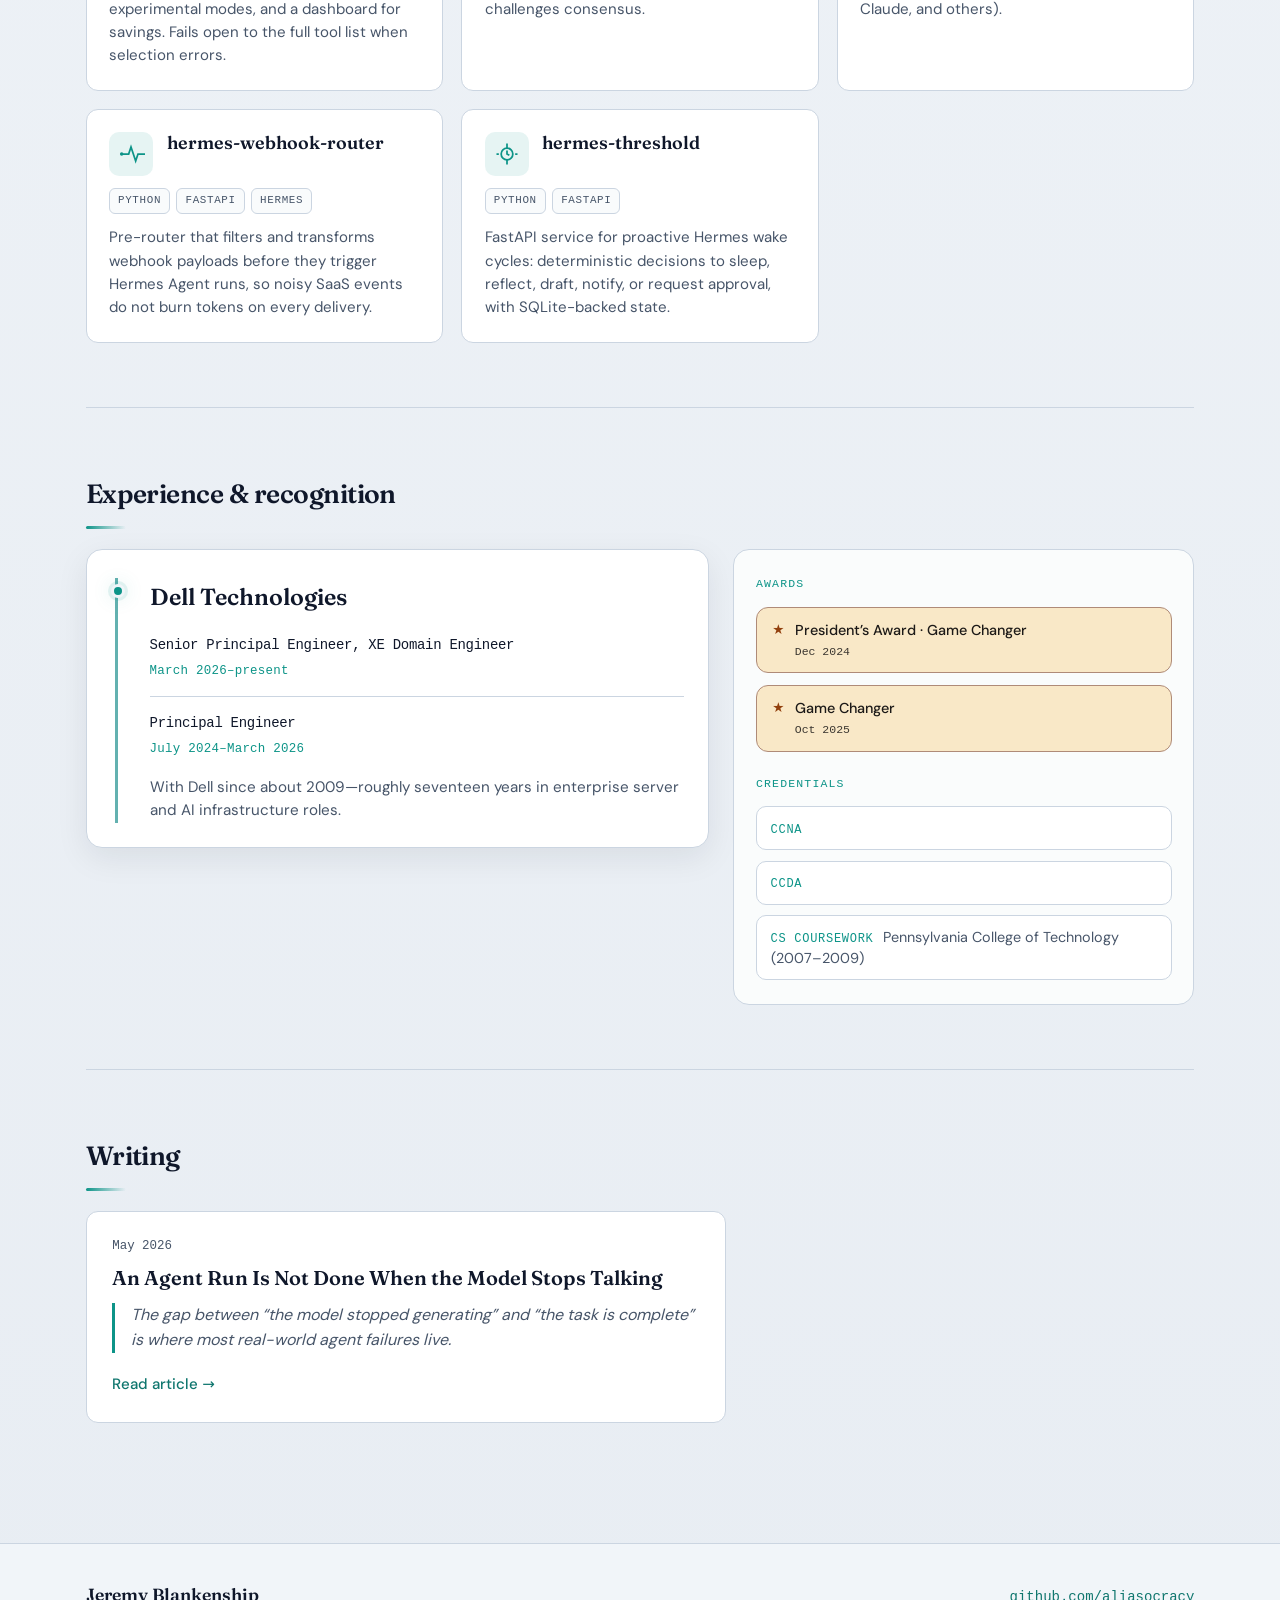
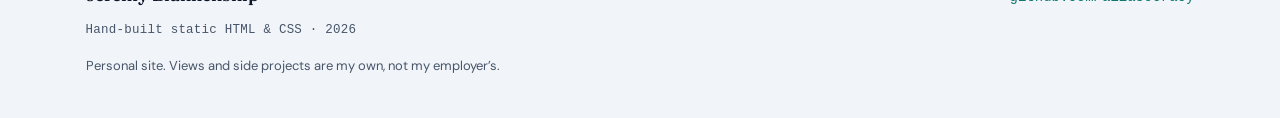
==== commit 38b6ebc2: "Polish layout: full-width hero, focus cards, wider grid, footer - GitHub aliasocracy everywhere; rem" ====
--- a/index.html
+++ b/index.html
@@ -16,53 +16,90 @@
                 <nav aria-label="Primary">
                     <a href="/" class="brand active">Jeremy Blankenship</a>
                     <a href="/writing/">Writing</a>
+                    <a href="https://github.com/aliasocracy" class="nav-github">GitHub</a>
                 </nav>
             </div>
         </header>
 
         <main id="main">
             <section class="hero" aria-labelledby="intro-heading">
-                <div class="hero-visual" aria-hidden="true">
-                    <svg class="hero-mesh" viewBox="0 0 800 420" preserveAspectRatio="xMidYMid slice" xmlns="http://www.w3.org/2000/svg">
+                <div class="hero-backdrop" aria-hidden="true">
+                    <div class="hero-glow"></div>
+                    <svg class="hero-scene" viewBox="0 0 1440 900" preserveAspectRatio="xMidYMid slice" xmlns="http://www.w3.org/2000/svg">
                         <defs>
-                            <pattern id="grid" width="40" height="40" patternUnits="userSpaceOnUse">
-                                <path d="M 40 0 L 0 0 0 40" fill="none" stroke="currentColor" stroke-width="0.5" opacity="0.35"/>
+                            <pattern id="hero-grid" width="48" height="48" patternUnits="userSpaceOnUse">
+                                <path d="M 48 0 L 0 0 0 48" fill="none" stroke="currentColor" stroke-width="0.75"/>
                             </pattern>
-                            <radialGradient id="glow" cx="50%" cy="0%" r="75%">
-                                <stop offset="0%" stop-color="var(--accent)" stop-opacity="0.22"/>
-                                <stop offset="55%" stop-color="var(--accent)" stop-opacity="0"/>
-                            </radialGradient>
+                            <linearGradient id="fade-up" x1="0" y1="1" x2="0" y2="0">
+                                <stop offset="0%" stop-color="var(--bg)" stop-opacity="1"/>
+                                <stop offset="45%" stop-color="var(--bg)" stop-opacity="0.6"/>
+                                <stop offset="100%" stop-color="var(--bg)" stop-opacity="0"/>
+                            </linearGradient>
                         </defs>
-                        <rect width="100%" height="100%" fill="url(#grid)"/>
-                        <rect width="100%" height="100%" fill="url(#glow)"/>
-                        <g class="hero-links" stroke="currentColor" stroke-width="1" fill="none" opacity="0.2">
-                            <path d="M120 280 L280 200 L420 240 L620 160 L720 220"/>
-                            <circle cx="280" cy="200" r="4" fill="currentColor"/>
-                            <circle cx="420" cy="240" r="4" fill="currentColor"/>
-                            <circle cx="620" cy="160" r="4" fill="currentColor"/>
+                        <rect width="100%" height="100%" fill="url(#hero-grid)" opacity="0.45"/>
+                        <g class="hero-racks" fill="none" stroke="currentColor" stroke-width="1.25" opacity="0.48">
+                            <rect x="180" y="320" width="72" height="220" rx="4"/>
+                            <rect x="268" y="280" width="72" height="260" rx="4"/>
+                            <rect x="356" y="300" width="72" height="240" rx="4"/>
+                            <rect x="1012" y="310" width="72" height="230" rx="4"/>
+                            <rect x="1100" y="270" width="72" height="270" rx="4"/>
+                            <rect x="1188" y="295" width="72" height="245" rx="4"/>
+                            <path d="M304 400h40M304 440h40M304 480h40M1136 390h40M1136 430h40"/>
                         </g>
+                        <g class="hero-topology" fill="none" stroke="currentColor" stroke-width="1.75" opacity="0.62">
+                            <path d="M428 360 C 620 280, 760 420, 920 340 S 1120 300, 1280 380"/>
+                            <path d="M428 480 C 600 520, 780 440, 960 500 S 1140 560, 1310 480" stroke-dasharray="6 8"/>
+                            <circle cx="428" cy="360" r="5" fill="currentColor"/>
+                            <circle cx="920" cy="340" r="5" fill="currentColor"/>
+                            <circle cx="1280" cy="380" r="5" fill="currentColor"/>
+                            <circle cx="428" cy="480" r="4" fill="currentColor"/>
+                            <circle cx="960" cy="500" r="4" fill="currentColor"/>
+                        </g>
+                        <rect width="100%" height="100%" fill="url(#fade-up)"/>
                     </svg>
                 </div>
-                <div class="container hero-content reveal">
+
+                <div class="container hero-inner reveal">
                     <p class="hero-eyebrow"><span class="mono">rack-scale · datacenter · agents</span></p>
                     <h1 id="intro-heading">Jeremy Blankenship</h1>
                     <p class="hero-tagline">Senior Principal Engineer and XE Domain Engineer at Dell Technologies. I work on rack-scale NVIDIA AI systems in production datacenters, and on the side I run a homelab, build small business websites, and ship open-source tools around LLMs and MCP.</p>
+                    <div class="hero-actions">
+                        <a class="btn btn-primary" href="#projects">View projects</a>
+                        <a class="btn btn-secondary" href="https://github.com/aliasocracy">GitHub</a>
+                    </div>
                 </div>
             </section>
 
             <div class="container content-flow">
                 <section class="content-section reveal" aria-labelledby="work-heading">
                     <h2 id="work-heading" class="section-title">What I work on</h2>
-                    <div class="prose">
-                        <p>Since August 2025, most of my time goes to NVIDIA GB200 and GB300 NVL72 rack-scale platforms: troubleshooting NVSwitch switch trays, power shelves, compute trays, and capacitance shelves.</p>
-                        <p>Before that focus, I spent years on AI server infrastructure—systems like the XE9680, NVIDIA GPU clusters, InfiniBand fabrics, and datacenter bring-up at large AI customer sites (customer names stay off this site).</p>
-                        <p>Outside work I keep a Proxmox homelab, build sites for local businesses, and maintain Hermes Agent plugins and MCP servers.</p>
-                    </div>
-                </section>
-
-                <section class="content-section reveal" aria-labelledby="projects-heading">
+                    <ul class="focus-grid">
+                        <li class="focus-card">
+                            <span class="focus-icon" aria-hidden="true">
+                                <svg viewBox="0 0 32 32" width="32" height="32" fill="none" stroke="currentColor" stroke-width="1.5"><rect x="6" y="8" width="20" height="18" rx="2"/><path d="M10 14h12M10 18h12M10 22h8"/><path d="M16 4v4"/></svg>
+                            </span>
+                            <h3>NVL72 rack-scale</h3>
+                            <p>Since August 2025, most of my time goes to NVIDIA GB200 and GB300 NVL72 platforms: troubleshooting NVSwitch switch trays, power shelves, compute trays, and capacitance shelves.</p>
+                        </li>
+                        <li class="focus-card">
+                            <span class="focus-icon" aria-hidden="true">
+                                <svg viewBox="0 0 32 32" width="32" height="32" fill="none" stroke="currentColor" stroke-width="1.5"><rect x="4" y="10" width="10" height="14" rx="1"/><rect x="18" y="6" width="10" height="18" rx="1"/><path d="M14 17h4"/></svg>
+                            </span>
+                            <h3>AI infrastructure</h3>
+                            <p>Years on AI server infrastructure—systems like the XE9680, NVIDIA GPU clusters, InfiniBand fabrics, and datacenter bring-up at large AI customer sites.</p>
+                        </li>
+                        <li class="focus-card">
+                            <span class="focus-icon" aria-hidden="true">
+                                <svg viewBox="0 0 32 32" width="32" height="32" fill="none" stroke="currentColor" stroke-width="1.5"><path d="M8 22V12l8-6 8 6v10"/><path d="M12 22v-6h8v6"/><circle cx="22" cy="12" r="2" fill="currentColor" stroke="none"/></svg>
+                            </span>
+                            <h3>Homelab &amp; tooling</h3>
+                            <p>Outside work I keep a Proxmox homelab, build sites for local businesses, and maintain Hermes Agent plugins and MCP servers.</p>
+                        </li>
+                    </ul>
+                </section>
+
+                <section id="projects" class="content-section reveal" aria-labelledby="projects-heading">
                     <h2 id="projects-heading" class="section-title">Selected projects</h2>
-                    <p class="section-note">Descriptions from each repository’s README or GitHub summary.</p>
 
                     <ul class="project-grid">
                         <li>
@@ -147,46 +184,69 @@
                 <section class="content-section reveal" aria-labelledby="experience-heading">
                     <h2 id="experience-heading" class="section-title">Experience &amp; recognition</h2>
 
-                    <ol class="timeline">
-                        <li class="timeline-entry">
-                            <div class="timeline-node" aria-hidden="true"></div>
-                            <div class="timeline-body">
-                                <h3 class="timeline-org">Dell Technologies</h3>
-                                <p class="timeline-role"><span class="mono">Senior Principal Engineer, XE Domain Engineer</span> · March 2026–present</p>
-                                <p class="timeline-role"><span class="mono">Principal Engineer</span> · July 2024–March 2026</p>
-                                <p class="timeline-detail">With Dell since about 2009—roughly seventeen years in enterprise server and AI infrastructure roles.</p>
+                    <div class="experience-layout">
+                        <div class="timeline-panel">
+                            <ol class="timeline">
+                                <li class="timeline-entry">
+                                    <div class="timeline-node" aria-hidden="true"><span></span></div>
+                                    <div class="timeline-body">
+                                        <h3 class="timeline-org">Dell Technologies</h3>
+                                        <div class="role-block">
+                                            <p class="timeline-role"><span class="mono">Senior Principal Engineer, XE Domain Engineer</span></p>
+                                            <p class="timeline-dates">March 2026–present</p>
+                                        </div>
+                                        <div class="role-block">
+                                            <p class="timeline-role"><span class="mono">Principal Engineer</span></p>
+                                            <p class="timeline-dates">July 2024–March 2026</p>
+                                        </div>
+                                        <p class="timeline-detail">With Dell since about 2009—roughly seventeen years in enterprise server and AI infrastructure roles.</p>
+                                    </div>
+                                </li>
+                            </ol>
+                        </div>
+
+                        <div class="recognition-panel">
+                            <h3 class="panel-label">Awards</h3>
+                            <div class="badge-row" aria-label="Awards">
+                                <span class="badge badge-award">
+                                    <span class="badge-icon" aria-hidden="true">★</span>
+                                    <span class="badge-text">President’s Award · Game Changer <span class="badge-date">Dec 2024</span></span>
+                                </span>
+                                <span class="badge badge-award">
+                                    <span class="badge-icon" aria-hidden="true">★</span>
+                                    <span class="badge-text">Game Changer <span class="badge-date">Oct 2025</span></span>
+                                </span>
                             </div>
-                        </li>
-                    </ol>
-
-                    <div class="badge-row" aria-label="Awards">
-                        <span class="badge badge-award">President’s Award · Game Changer <span class="badge-date">Dec 2024</span></span>
-                        <span class="badge badge-award">Game Changer <span class="badge-date">Oct 2025</span></span>
+                            <h3 class="panel-label">Credentials</h3>
+                            <ul class="cred-chips">
+                                <li><span class="chip-label">CCNA</span></li>
+                                <li><span class="chip-label">CCDA</span></li>
+                                <li><span class="chip-label">CS coursework</span> Pennsylvania College of Technology (2007–2009)</li>
+                            </ul>
+                        </div>
                     </div>
-
-                    <ul class="cred-chips">
-                        <li>CCNA</li>
-                        <li>CCDA</li>
-                        <li>CS coursework · Pennsylvania College of Technology (2007–2009)</li>
-                    </ul>
                 </section>
 
                 <section class="content-section reveal" aria-labelledby="writing-heading">
                     <h2 id="writing-heading" class="section-title">Writing</h2>
-                    <p class="prose">Notes on agent reliability, production discipline, and infrastructure—<a href="/writing/">see all posts</a>.</p>
-                </section>
-
-                <section class="content-section reveal" aria-labelledby="contact-heading">
-                    <h2 id="contact-heading" class="section-title">Contact</h2>
-                    <p class="prose"><a class="contact-github" href="https://github.com/alias8818">github.com/alias8818</a></p>
-                    <p class="fine-print">Personal site. Views and side projects are my own, not my employer’s.</p>
+                    <article class="writing-card">
+                        <p class="writing-meta">May 2026</p>
+                        <h3 class="writing-title"><a href="/writing/agent-run-not-done.html">An Agent Run Is Not Done When the Model Stops Talking</a></h3>
+                        <p class="writing-excerpt">The gap between “the model stopped generating” and “the task is complete” is where most real-world agent failures live.</p>
+                        <a class="writing-read" href="/writing/agent-run-not-done.html">Read article</a>
+                    </article>
                 </section>
             </div>
         </main>
 
         <footer class="site-footer">
-            <div class="container">
-                <p>Jeremy Blankenship</p>
+            <div class="container footer-inner">
+                <div class="footer-top">
+                    <p class="footer-name">Jeremy Blankenship</p>
+                    <a class="footer-github" href="https://github.com/aliasocracy">github.com/aliasocracy</a>
+                </div>
+                <p class="footer-note">Hand-built static HTML &amp; CSS · 2026</p>
+                <p class="footer-disclaimer">Personal site. Views and side projects are my own, not my employer’s.</p>
             </div>
         </footer>
     </div>
--- a/styles.css
+++ b/styles.css
@@ -64,15 +64,17 @@
   --accent-soft: rgba(62, 207, 189, 0.12);
   --accent-glow: rgba(62, 207, 189, 0.35);
   --badge-amber: #f0c14a;
-  --badge-amber-bg: rgba(240, 193, 74, 0.12);
+  --badge-amber-bg: rgba(240, 193, 74, 0.16);
+  --badge-text: #f8fafc;
   --focus: #6eb5ff;
   --hero-mesh: #3ecfbd;
   --shadow: 0 12px 40px rgba(0, 0, 0, 0.45);
   --font-display: "Fraunces", Georgia, "Times New Roman", serif;
   --font-sans: "DM Sans", system-ui, -apple-system, "Segoe UI", sans-serif;
   --font-mono: "JetBrains Mono", ui-monospace, Menlo, Consolas, monospace;
-  --content-width: 44rem;
-  --page-width: 52rem;
+  --content-width: 40rem;
+  --page-width: 72rem;
+  --hero-min-height: clamp(34rem, 82vh, 46rem);
   --radius: 12px;
   --ease: cubic-bezier(0.22, 1, 0.36, 1);
 }
@@ -92,8 +94,9 @@
     --accent-strong: #0f766e;
     --accent-soft: rgba(13, 148, 136, 0.1);
     --accent-glow: rgba(13, 148, 136, 0.2);
-    --badge-amber: #b45309;
-    --badge-amber-bg: rgba(245, 158, 11, 0.14);
+    --badge-amber: #92400e;
+    --badge-amber-bg: rgba(245, 158, 11, 0.22);
+    --badge-text: #1c1917;
     --focus: #2563eb;
     --hero-mesh: #0d9488;
     --shadow: 0 10px 32px rgba(15, 23, 42, 0.08);
@@ -208,6 +211,12 @@
   letter-spacing: -0.02em;
 }
 
+nav a.nav-github {
+  margin-left: auto;
+  font-family: var(--font-mono);
+  font-size: 0.8125rem;
+}
+
 a {
   color: var(--accent-strong);
   text-decoration-thickness: 1px;
@@ -225,66 +234,158 @@
   border-radius: 2px;
 }
 
-/* Hero */
+/* Hero — full width, tall viewport */
 .hero {
   position: relative;
-  padding: clamp(2.5rem, 6vw, 4rem) 0 clamp(2.75rem, 7vw, 4.5rem);
+  min-height: var(--hero-min-height);
+  display: flex;
+  align-items: center;
+  margin: 0;
+  padding: clamp(3rem, 8vh, 5rem) 0 clamp(2.5rem, 6vh, 4rem);
   border-bottom: 1px solid var(--border);
   overflow: hidden;
-}
-
-.hero-visual {
+  isolation: isolate;
+}
+
+.hero-backdrop {
   position: absolute;
   inset: 0;
+  z-index: 0;
   color: var(--hero-mesh);
   pointer-events: none;
 }
 
-.hero-mesh {
+.hero-glow {
+  position: absolute;
+  inset: -20% 0 auto;
+  height: 70%;
+  background:
+    radial-gradient(ellipse 90% 60% at 50% -10%, var(--accent-glow), transparent 65%),
+    radial-gradient(ellipse 50% 40% at 85% 30%, color-mix(in srgb, var(--accent) 25%, transparent), transparent 70%);
+  opacity: 0.9;
+}
+
+.hero-scene {
+  position: absolute;
   width: 100%;
   height: 100%;
-  opacity: 0.55;
-}
-
-.hero-content {
+  min-height: 100%;
+  opacity: 1;
+}
+
+.hero-inner {
   position: relative;
-  max-width: var(--content-width);
+  z-index: 1;
+  width: 100%;
+  max-width: min(58rem, 100%);
+  padding-top: 0.5rem;
 }
 
 .hero-eyebrow {
-  margin: 0 0 1rem;
+  margin: 0 0 1.25rem;
   color: var(--accent);
-  font-size: 0.8125rem;
+  font-size: 0.875rem;
   text-transform: lowercase;
-  letter-spacing: 0.04em;
+  letter-spacing: 0.06em;
 }
 
 .hero h1 {
   font-family: var(--font-display);
   font-weight: 600;
-  font-size: clamp(2.35rem, 6.5vw, 3.35rem);
-  line-height: 1.08;
-  letter-spacing: -0.03em;
-  margin: 0 0 1.15rem;
+  font-size: clamp(2.75rem, 8vw, 4.75rem);
+  line-height: 1.02;
+  letter-spacing: -0.035em;
+  margin: 0 0 1.35rem;
   text-wrap: balance;
   color: var(--text);
 }
 
 .hero-tagline {
-  margin: 0;
-  font-size: 1.125rem;
-  line-height: 1.6;
-  color: var(--text-muted);
-  max-width: 38rem;
+  margin: 0 0 2rem;
+  font-size: clamp(1.0625rem, 2.2vw, 1.25rem);
+  line-height: 1.65;
+  color: var(--text-muted);
+  max-width: 42rem;
+}
+
+.hero-actions {
+  display: flex;
+  flex-wrap: wrap;
+  gap: 0.75rem 1rem;
+}
+
+.btn {
+  display: inline-flex;
+  align-items: center;
+  justify-content: center;
+  padding: 0.72rem 1.35rem;
+  border-radius: 999px;
+  font-size: 0.9375rem;
+  font-weight: 500;
+  text-decoration: none;
+  border: 1px solid transparent;
+  transition:
+    background 0.22s var(--ease),
+    border-color 0.22s var(--ease),
+    color 0.22s var(--ease),
+    transform 0.22s var(--ease),
+    box-shadow 0.22s var(--ease);
+}
+
+.btn-primary {
+  background: var(--accent);
+  color: #042f2e;
+  border-color: color-mix(in srgb, var(--accent) 80%, #000);
+  box-shadow: 0 4px 24px var(--accent-glow);
+}
+
+.btn-primary:hover {
+  color: #022c22;
+  background: color-mix(in srgb, var(--accent) 92%, #fff);
+}
+
+.btn-secondary {
+  background: color-mix(in srgb, var(--surface) 70%, transparent);
+  color: var(--text);
+  border-color: var(--border-strong);
+  backdrop-filter: blur(6px);
+}
+
+.btn-secondary:hover {
+  border-color: var(--accent);
+  color: var(--accent);
+}
+
+@media (prefers-color-scheme: light) {
+  .btn-primary {
+    color: #f0fdfa;
+    background: var(--accent-strong);
+    border-color: var(--accent-strong);
+  }
+
+  .btn-primary:hover {
+    background: var(--accent);
+    color: #042f2e;
+  }
+}
+
+@media (prefers-reduced-motion: no-preference) {
+  .btn:hover {
+    transform: translateY(-1px);
+  }
 }
 
 /* Sections */
 .content-flow {
-  padding-bottom: 2rem;
+  padding-bottom: 2.5rem;
+}
+
+#projects {
+  scroll-margin-top: 5.5rem;
 }
 
 .content-section {
-  padding: clamp(2.5rem, 5vw, 3.25rem) 0;
+  padding: clamp(3rem, 5vw, 4rem) 0;
   border-bottom: 1px solid var(--border);
 }
 
@@ -324,10 +425,64 @@
   margin-bottom: 0;
 }
 
-.section-note {
-  font-size: 0.875rem;
-  color: var(--text-muted);
-  margin: -0.35rem 0 1.35rem;
+/* Focus cards */
+.focus-grid {
+  list-style: none;
+  margin: 0;
+  padding: 0;
+  display: grid;
+  gap: 1.15rem;
+}
+
+@media (min-width: 768px) {
+  .focus-grid {
+    grid-template-columns: repeat(3, 1fr);
+  }
+}
+
+.focus-card {
+  background: var(--surface);
+  border: 1px solid var(--border);
+  border-radius: var(--radius);
+  padding: 1.5rem 1.4rem 1.55rem;
+  height: 100%;
+  transition:
+    border-color 0.25s var(--ease),
+    box-shadow 0.25s var(--ease);
+}
+
+@media (prefers-reduced-motion: no-preference) {
+  .focus-card:hover {
+    border-color: color-mix(in srgb, var(--accent) 45%, var(--border));
+    box-shadow: var(--shadow);
+  }
+}
+
+.focus-icon {
+  display: flex;
+  align-items: center;
+  justify-content: center;
+  width: 3rem;
+  height: 3rem;
+  margin-bottom: 1rem;
+  border-radius: 12px;
+  background: var(--accent-soft);
+  color: var(--accent);
+}
+
+.focus-card h3 {
+  font-family: var(--font-display);
+  font-size: 1.15rem;
+  font-weight: 600;
+  margin: 0 0 0.65rem;
+  color: var(--text);
+}
+
+.focus-card p {
+  margin: 0;
+  font-size: 0.94rem;
+  line-height: 1.55;
+  color: var(--text-muted);
 }
 
 /* Projects */
@@ -336,20 +491,18 @@
   margin: 0;
   padding: 0;
   display: grid;
-  gap: 1rem;
+  gap: 1.15rem;
 }
 
 @media (min-width: 640px) {
   .project-grid {
     grid-template-columns: repeat(2, 1fr);
   }
-
-  .project-grid > li:last-child:nth-child(odd) {
-    grid-column: 1 / -1;
-  }
-
-  .project-grid > li:last-child:nth-child(odd) .project-card {
-    max-width: calc(50% - 0.5rem);
+}
+
+@media (min-width: 1024px) {
+  .project-grid {
+    grid-template-columns: repeat(3, 1fr);
   }
 }
 
@@ -440,75 +593,155 @@
   background: color-mix(in srgb, var(--bg) 40%, transparent);
 }
 
-/* Timeline */
+/* Experience */
+.experience-layout {
+  display: grid;
+  gap: 1.5rem;
+}
+
+@media (min-width: 900px) {
+  .experience-layout {
+    grid-template-columns: 1.15fr 0.85fr;
+    align-items: start;
+  }
+}
+
+.timeline-panel {
+  background: var(--surface);
+  border: 1px solid var(--border);
+  border-radius: calc(var(--radius) + 4px);
+  padding: 1.75rem 1.5rem 1.5rem 1.75rem;
+  box-shadow: var(--shadow);
+}
+
 .timeline {
   list-style: none;
-  margin: 0 0 1.75rem;
-  padding: 0 0 0 1.75rem;
-  border-left: 2px solid var(--border);
-  max-width: var(--content-width);
+  margin: 0;
+  padding: 0 0 0 2rem;
+  border-left: 3px solid color-mix(in srgb, var(--accent) 55%, var(--border));
 }
 
 .timeline-entry {
   position: relative;
-  padding-bottom: 0.25rem;
 }
 
 .timeline-node {
   position: absolute;
-  left: calc(-1.75rem - 5px);
-  top: 0.35rem;
-  width: 10px;
-  height: 10px;
+  left: calc(-2rem - 7px);
+  top: 0.4rem;
+}
+
+.timeline-node span {
+  display: block;
+  width: 14px;
+  height: 14px;
   border-radius: 50%;
   background: var(--accent);
-  box-shadow: 0 0 0 4px var(--accent-soft);
+  border: 3px solid var(--bg);
+  box-shadow: 0 0 0 3px var(--accent-soft), 0 0 20px var(--accent-glow);
 }
 
 .timeline-org {
   font-family: var(--font-display);
-  font-size: 1.2rem;
-  font-weight: 600;
-  margin: 0 0 0.5rem;
+  font-size: 1.45rem;
+  font-weight: 600;
+  margin: 0 0 1rem;
+  color: var(--text);
+}
+
+.role-block {
+  margin-bottom: 0.85rem;
+  padding-bottom: 0.85rem;
+  border-bottom: 1px solid var(--border);
+}
+
+.role-block:last-of-type {
+  border-bottom: none;
+  margin-bottom: 0.5rem;
+  padding-bottom: 0;
 }
 
 .timeline-role {
-  margin: 0 0 0.35rem;
-  color: var(--text-muted);
+  margin: 0 0 0.25rem;
+  color: var(--text);
   font-size: 0.95rem;
 }
 
+.timeline-dates {
+  margin: 0;
+  font-family: var(--font-mono);
+  font-size: 0.78rem;
+  color: var(--accent);
+  letter-spacing: 0.02em;
+}
+
 .timeline-detail {
-  margin: 0.75rem 0 0;
+  margin: 1rem 0 0;
   color: var(--text-muted);
   font-size: 0.95rem;
+  line-height: 1.55;
+}
+
+.recognition-panel {
+  background: color-mix(in srgb, var(--surface) 88%, var(--accent-soft));
+  border: 1px solid var(--border);
+  border-radius: calc(var(--radius) + 4px);
+  padding: 1.5rem 1.35rem;
+}
+
+.panel-label {
+  font-family: var(--font-mono);
+  font-size: 0.72rem;
+  font-weight: 500;
+  text-transform: uppercase;
+  letter-spacing: 0.1em;
+  color: var(--accent);
+  margin: 0 0 0.85rem;
+}
+
+.panel-label:not(:first-child) {
+  margin-top: 1.35rem;
 }
 
 .badge-row {
   display: flex;
-  flex-wrap: wrap;
+  flex-direction: column;
+  gap: 0.75rem;
+}
+
+.badge {
+  display: flex;
+  align-items: flex-start;
   gap: 0.65rem;
-  margin-bottom: 1.25rem;
-}
-
-.badge {
-  display: inline-flex;
-  align-items: center;
-  gap: 0.5rem;
-  font-size: 0.8125rem;
+  font-size: 0.9rem;
   font-weight: 500;
-  padding: 0.45rem 0.75rem;
-  border-radius: 999px;
-  border: 1px solid color-mix(in srgb, var(--badge-amber) 45%, var(--border));
+  padding: 0.75rem 0.95rem;
+  border-radius: 12px;
+  border: 1px solid color-mix(in srgb, var(--badge-amber) 50%, var(--border));
   background: var(--badge-amber-bg);
-  color: var(--text);
+  color: var(--badge-text);
+  line-height: 1.45;
+}
+
+@media (prefers-color-scheme: dark) {
+  .badge {
+    color: var(--text);
+  }
+}
+
+.badge-icon {
+  flex-shrink: 0;
+  color: var(--badge-amber);
+  font-size: 0.85rem;
+  line-height: 1.5;
 }
 
 .badge-date {
+  display: block;
   font-family: var(--font-mono);
   font-size: 0.72rem;
-  color: var(--text-muted);
-  font-weight: 400;
+  margin-top: 0.2rem;
+  opacity: 0.85;
 }
 
 .cred-chips {
@@ -516,41 +749,143 @@
   margin: 0;
   padding: 0;
   display: flex;
+  flex-direction: column;
+  gap: 0.65rem;
+}
+
+.cred-chips li {
+  font-size: 0.9rem;
+  color: var(--text-muted);
+  padding: 0.65rem 0.85rem;
+  border-radius: 10px;
+  border: 1px solid var(--border);
+  background: var(--surface);
+  line-height: 1.45;
+}
+
+.chip-label {
+  font-family: var(--font-mono);
+  font-size: 0.75rem;
+  font-weight: 500;
+  text-transform: uppercase;
+  letter-spacing: 0.06em;
+  color: var(--accent);
+  margin-right: 0.35rem;
+}
+
+/* Writing card (homepage) */
+.writing-card {
+  background: var(--surface);
+  border: 1px solid var(--border);
+  border-radius: var(--radius);
+  padding: 1.5rem 1.6rem 1.6rem;
+  max-width: 40rem;
+  transition:
+    border-color 0.25s var(--ease),
+    box-shadow 0.25s var(--ease);
+}
+
+@media (prefers-reduced-motion: no-preference) {
+  .writing-card:hover {
+    border-color: color-mix(in srgb, var(--accent) 45%, var(--border));
+    box-shadow: var(--shadow);
+  }
+}
+
+.writing-meta {
+  font-family: var(--font-mono);
+  font-size: 0.78rem;
+  color: var(--text-muted);
+  margin: 0 0 0.5rem;
+}
+
+.writing-title {
+  font-family: var(--font-display);
+  font-size: 1.25rem;
+  font-weight: 600;
+  margin: 0 0 0.75rem;
+  line-height: 1.3;
+}
+
+.writing-title a {
+  color: var(--text);
+  text-decoration: none;
+}
+
+.writing-title a:hover {
+  color: var(--accent);
+}
+
+.writing-excerpt {
+  margin: 0 0 1rem;
+  font-size: 1rem;
+  font-style: italic;
+  color: var(--text-muted);
+  line-height: 1.55;
+  border-left: 3px solid var(--accent);
+  padding-left: 1rem;
+}
+
+.writing-read {
+  font-weight: 500;
+  font-size: 0.9375rem;
+  text-decoration: none;
+}
+
+.writing-read::after {
+  content: " →";
+}
+
+.site-footer {
+  margin-top: 1rem;
+  border-top: 1px solid var(--border);
+  padding: 2.25rem 0 2.75rem;
+  font-size: 0.875rem;
+  color: var(--text-muted);
+  background: color-mix(in srgb, var(--bg) 92%, var(--surface));
+}
+
+.footer-inner {
+  display: flex;
+  flex-direction: column;
+  gap: 0.65rem;
+}
+
+.footer-top {
+  display: flex;
   flex-wrap: wrap;
-  gap: 0.5rem;
-}
-
-.cred-chips li {
+  align-items: baseline;
+  justify-content: space-between;
+  gap: 0.75rem 1.5rem;
+}
+
+.footer-name {
+  margin: 0;
+  font-family: var(--font-display);
+  font-size: 1.1rem;
+  font-weight: 600;
+  color: var(--text);
+}
+
+.footer-github {
+  font-family: var(--font-mono);
   font-size: 0.875rem;
-  color: var(--text-muted);
-  padding: 0.35rem 0.65rem;
-  border-radius: 8px;
-  border: 1px dashed var(--border-strong);
-}
-
-.contact-github {
-  font-family: var(--font-mono);
-  font-size: 0.98rem;
   font-weight: 500;
   text-decoration: none;
 }
 
-.fine-print {
-  font-size: 0.875rem;
-  color: var(--text-muted);
-  margin-top: 1rem;
-  max-width: var(--content-width);
-}
-
-.site-footer {
-  border-top: 1px solid var(--border);
-  padding: 1.75rem 0 2.5rem;
-  font-size: 0.875rem;
-  color: var(--text-muted);
-}
-
-.site-footer p {
-  margin: 0;
+.footer-note {
+  margin: 0;
+  font-family: var(--font-mono);
+  font-size: 0.78rem;
+  letter-spacing: 0.02em;
+}
+
+.footer-disclaimer {
+  margin: 0.35rem 0 0;
+  font-size: 0.8125rem;
+  line-height: 1.5;
+  max-width: 36rem;
 }
 
 /* Scroll reveal */
@@ -573,7 +908,7 @@
     transform: translateY(0);
   }
 
-  .hero-content.reveal {
+  .hero-inner.reveal {
     transition-delay: 0.05s;
   }
 }
@@ -767,12 +1102,46 @@
     padding-right: 1rem;
   }
 
-  .project-grid > li:last-child:nth-child(odd) .project-card {
-    max-width: none;
-  }
-
-  .badge-row {
+  .hero {
+    min-height: auto;
+    padding-top: 2.5rem;
+    padding-bottom: 2.75rem;
+  }
+
+  .hero-actions {
     flex-direction: column;
-    align-items: flex-start;
-  }
-}
+    align-items: stretch;
+  }
+
+  .btn {
+    width: 100%;
+  }
+
+  nav a.nav-github {
+    margin-left: 0;
+  }
+
+  .timeline-panel {
+    padding: 1.35rem 1rem 1.25rem 1.25rem;
+  }
+
+  .timeline {
+    padding-left: 1.65rem;
+  }
+
+  .timeline-node {
+    left: calc(-1.65rem - 7px);
+  }
+
+  .badge {
+    padding: 0.85rem 1rem;
+  }
+
+  .cred-chips li {
+    padding: 0.75rem 0.9rem;
+  }
+
+  .writing-card {
+    padding: 1.35rem 1.2rem 1.4rem;
+  }
+}
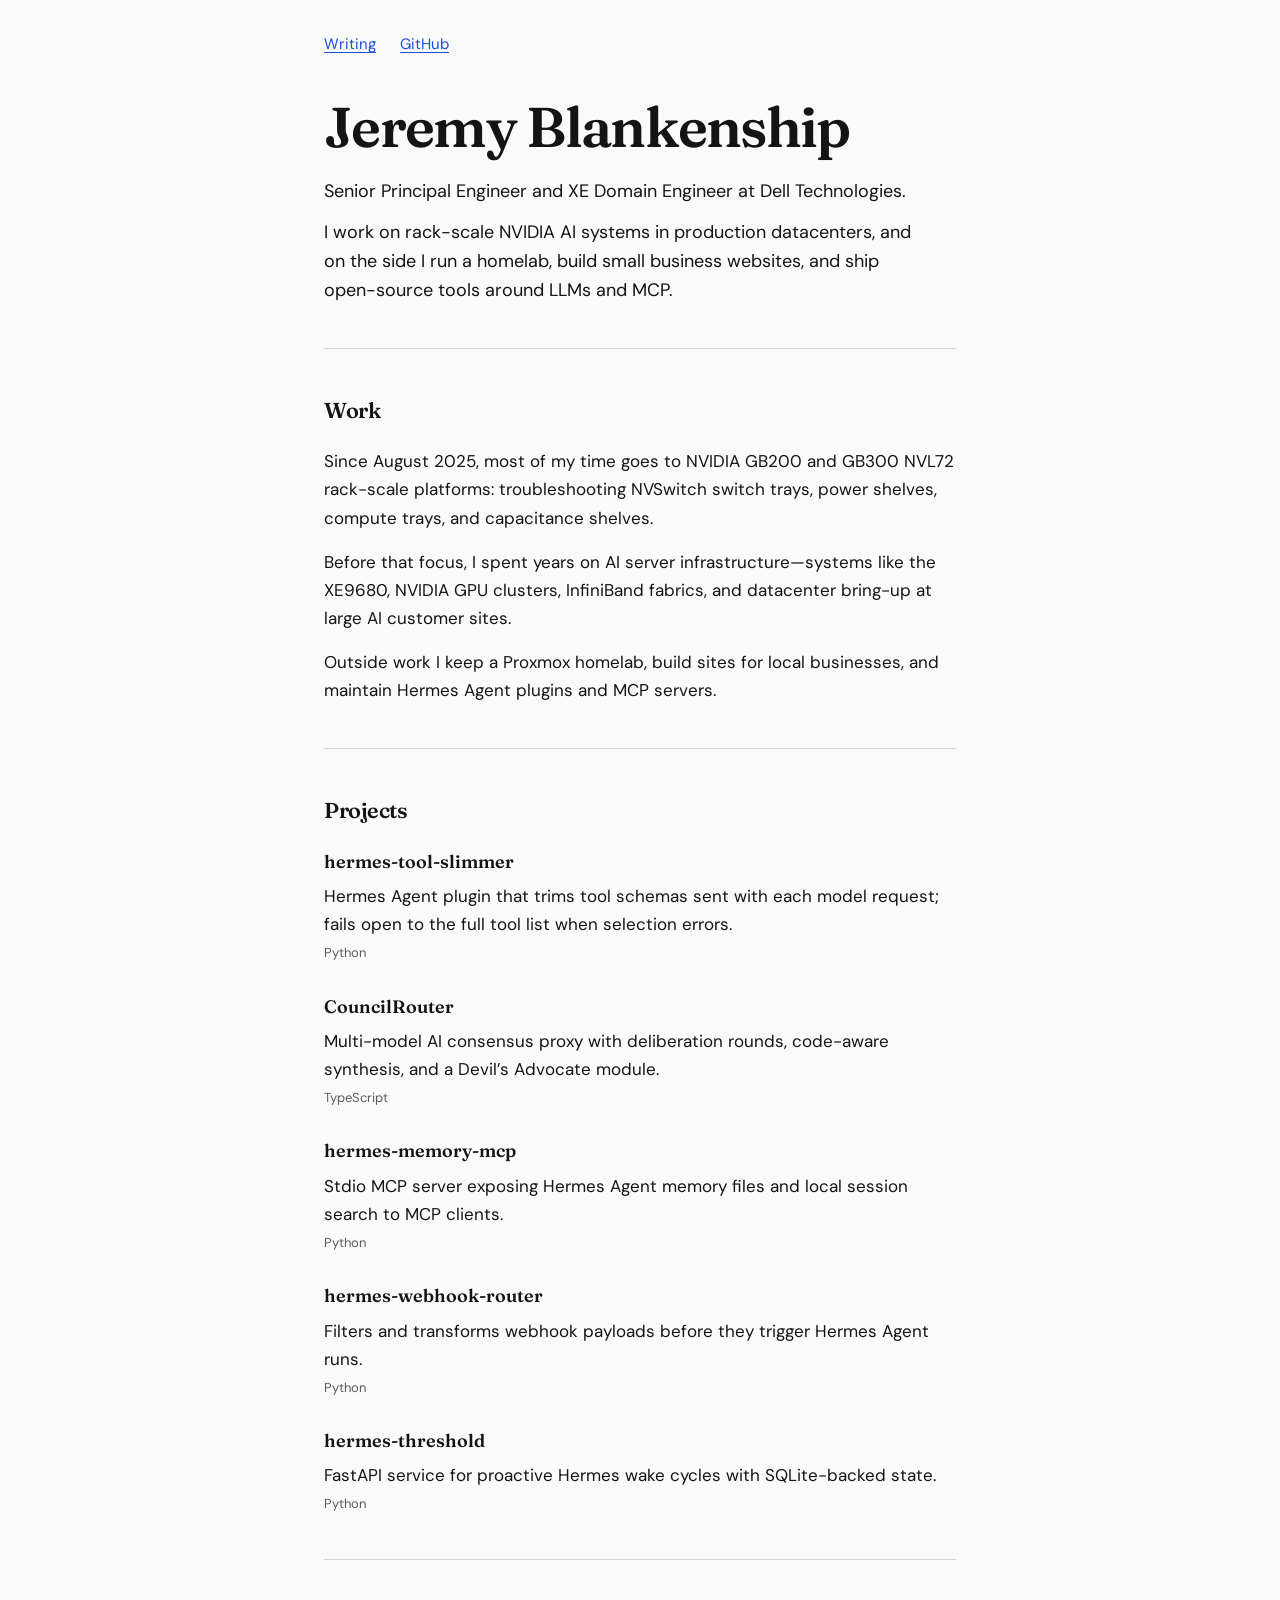
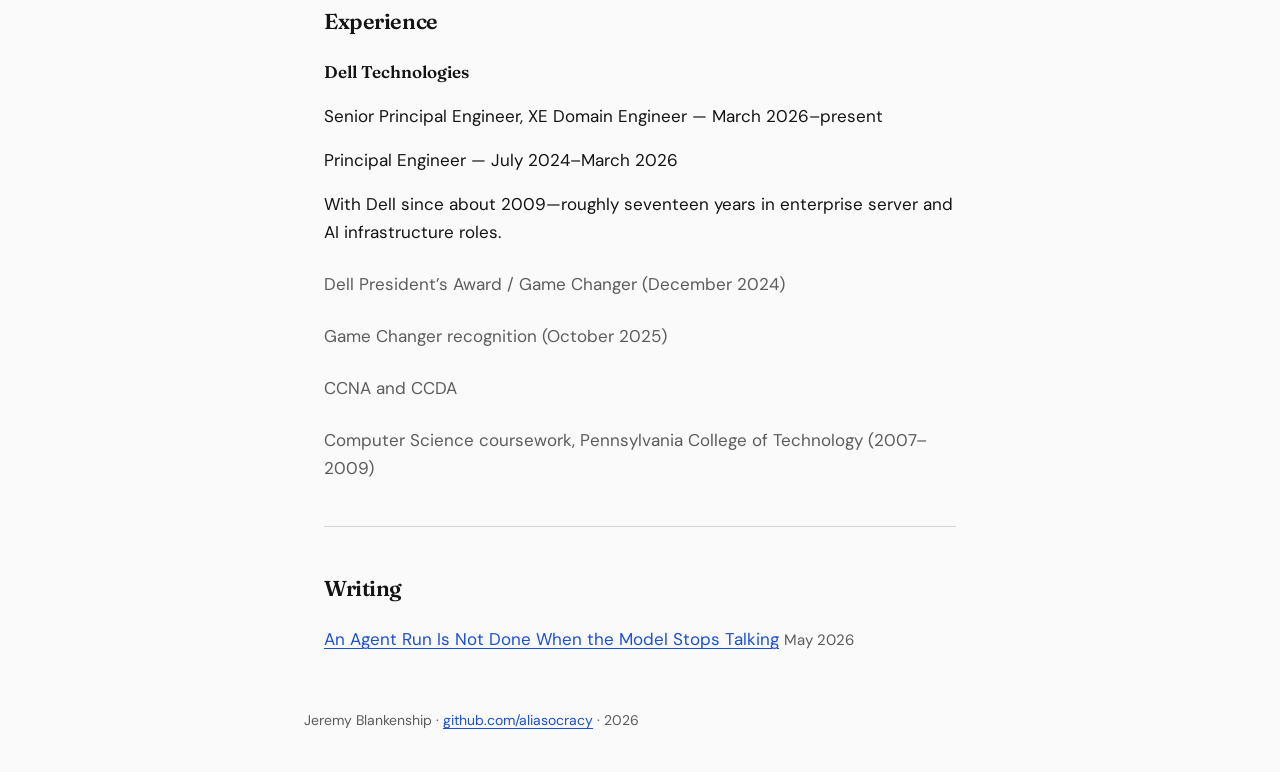
==== commit 7625ea4e: "Redesign as typography-led editorial layout; remove decorative UI Strip cards, pills, icons, hero, m" ====
--- a/index.html
+++ b/index.html
@@ -6,249 +6,88 @@
     <title>Jeremy Blankenship</title>
     <meta name="description" content="Senior Principal Engineer at Dell Technologies. Rack-scale AI infrastructure, homelab systems, and open-source LLM tooling.">
     <link rel="stylesheet" href="styles.css">
-    <script src="reveal.js" defer></script>
 </head>
 <body>
     <a class="skip-link" href="#main">Skip to content</a>
-    <div class="page-wrap">
-        <header class="site-header">
-            <div class="container header-inner">
-                <nav aria-label="Primary">
-                    <a href="/" class="brand active">Jeremy Blankenship</a>
-                    <a href="/writing/">Writing</a>
-                    <a href="https://github.com/aliasocracy" class="nav-github">GitHub</a>
-                </nav>
-            </div>
-        </header>
 
-        <main id="main">
-            <section class="hero" aria-labelledby="intro-heading">
-                <div class="hero-backdrop" aria-hidden="true">
-                    <div class="hero-glow"></div>
-                    <svg class="hero-scene" viewBox="0 0 1440 900" preserveAspectRatio="xMidYMid slice" xmlns="http://www.w3.org/2000/svg">
-                        <defs>
-                            <pattern id="hero-grid" width="48" height="48" patternUnits="userSpaceOnUse">
-                                <path d="M 48 0 L 0 0 0 48" fill="none" stroke="currentColor" stroke-width="0.75"/>
-                            </pattern>
-                            <linearGradient id="fade-up" x1="0" y1="1" x2="0" y2="0">
-                                <stop offset="0%" stop-color="var(--bg)" stop-opacity="1"/>
-                                <stop offset="45%" stop-color="var(--bg)" stop-opacity="0.6"/>
-                                <stop offset="100%" stop-color="var(--bg)" stop-opacity="0"/>
-                            </linearGradient>
-                        </defs>
-                        <rect width="100%" height="100%" fill="url(#hero-grid)" opacity="0.45"/>
-                        <g class="hero-racks" fill="none" stroke="currentColor" stroke-width="1.25" opacity="0.48">
-                            <rect x="180" y="320" width="72" height="220" rx="4"/>
-                            <rect x="268" y="280" width="72" height="260" rx="4"/>
-                            <rect x="356" y="300" width="72" height="240" rx="4"/>
-                            <rect x="1012" y="310" width="72" height="230" rx="4"/>
-                            <rect x="1100" y="270" width="72" height="270" rx="4"/>
-                            <rect x="1188" y="295" width="72" height="245" rx="4"/>
-                            <path d="M304 400h40M304 440h40M304 480h40M1136 390h40M1136 430h40"/>
-                        </g>
-                        <g class="hero-topology" fill="none" stroke="currentColor" stroke-width="1.75" opacity="0.62">
-                            <path d="M428 360 C 620 280, 760 420, 920 340 S 1120 300, 1280 380"/>
-                            <path d="M428 480 C 600 520, 780 440, 960 500 S 1140 560, 1310 480" stroke-dasharray="6 8"/>
-                            <circle cx="428" cy="360" r="5" fill="currentColor"/>
-                            <circle cx="920" cy="340" r="5" fill="currentColor"/>
-                            <circle cx="1280" cy="380" r="5" fill="currentColor"/>
-                            <circle cx="428" cy="480" r="4" fill="currentColor"/>
-                            <circle cx="960" cy="500" r="4" fill="currentColor"/>
-                        </g>
-                        <rect width="100%" height="100%" fill="url(#fade-up)"/>
-                    </svg>
-                </div>
+    <header class="site-header">
+        <nav class="measure" aria-label="Primary">
+            <a href="/writing/">Writing</a>
+            <a href="https://github.com/aliasocracy">GitHub</a>
+        </nav>
+    </header>
 
-                <div class="container hero-inner reveal">
-                    <p class="hero-eyebrow"><span class="mono">rack-scale · datacenter · agents</span></p>
-                    <h1 id="intro-heading">Jeremy Blankenship</h1>
-                    <p class="hero-tagline">Senior Principal Engineer and XE Domain Engineer at Dell Technologies. I work on rack-scale NVIDIA AI systems in production datacenters, and on the side I run a homelab, build small business websites, and ship open-source tools around LLMs and MCP.</p>
-                    <div class="hero-actions">
-                        <a class="btn btn-primary" href="#projects">View projects</a>
-                        <a class="btn btn-secondary" href="https://github.com/aliasocracy">GitHub</a>
-                    </div>
-                </div>
-            </section>
+    <main id="main" class="measure">
+        <h1>Jeremy Blankenship</h1>
+        <p class="intro">Senior Principal Engineer and XE Domain Engineer at Dell Technologies.</p>
+        <p class="intro">I work on rack-scale NVIDIA AI systems in production datacenters, and on the side I run a homelab, build small business websites, and ship open-source tools around LLMs and MCP.</p>
 
-            <div class="container content-flow">
-                <section class="content-section reveal" aria-labelledby="work-heading">
-                    <h2 id="work-heading" class="section-title">What I work on</h2>
-                    <ul class="focus-grid">
-                        <li class="focus-card">
-                            <span class="focus-icon" aria-hidden="true">
-                                <svg viewBox="0 0 32 32" width="32" height="32" fill="none" stroke="currentColor" stroke-width="1.5"><rect x="6" y="8" width="20" height="18" rx="2"/><path d="M10 14h12M10 18h12M10 22h8"/><path d="M16 4v4"/></svg>
-                            </span>
-                            <h3>NVL72 rack-scale</h3>
-                            <p>Since August 2025, most of my time goes to NVIDIA GB200 and GB300 NVL72 platforms: troubleshooting NVSwitch switch trays, power shelves, compute trays, and capacitance shelves.</p>
-                        </li>
-                        <li class="focus-card">
-                            <span class="focus-icon" aria-hidden="true">
-                                <svg viewBox="0 0 32 32" width="32" height="32" fill="none" stroke="currentColor" stroke-width="1.5"><rect x="4" y="10" width="10" height="14" rx="1"/><rect x="18" y="6" width="10" height="18" rx="1"/><path d="M14 17h4"/></svg>
-                            </span>
-                            <h3>AI infrastructure</h3>
-                            <p>Years on AI server infrastructure—systems like the XE9680, NVIDIA GPU clusters, InfiniBand fabrics, and datacenter bring-up at large AI customer sites.</p>
-                        </li>
-                        <li class="focus-card">
-                            <span class="focus-icon" aria-hidden="true">
-                                <svg viewBox="0 0 32 32" width="32" height="32" fill="none" stroke="currentColor" stroke-width="1.5"><path d="M8 22V12l8-6 8 6v10"/><path d="M12 22v-6h8v6"/><circle cx="22" cy="12" r="2" fill="currentColor" stroke="none"/></svg>
-                            </span>
-                            <h3>Homelab &amp; tooling</h3>
-                            <p>Outside work I keep a Proxmox homelab, build sites for local businesses, and maintain Hermes Agent plugins and MCP servers.</p>
-                        </li>
-                    </ul>
-                </section>
+        <hr>
 
-                <section id="projects" class="content-section reveal" aria-labelledby="projects-heading">
-                    <h2 id="projects-heading" class="section-title">Selected projects</h2>
+        <section aria-labelledby="work-heading">
+            <h2 id="work-heading">Work</h2>
+            <p>Since August 2025, most of my time goes to NVIDIA GB200 and GB300 NVL72 rack-scale platforms: troubleshooting NVSwitch switch trays, power shelves, compute trays, and capacitance shelves.</p>
+            <p>Before that focus, I spent years on AI server infrastructure—systems like the XE9680, NVIDIA GPU clusters, InfiniBand fabrics, and datacenter bring-up at large AI customer sites.</p>
+            <p>Outside work I keep a Proxmox homelab, build sites for local businesses, and maintain Hermes Agent plugins and MCP servers.</p>
+        </section>
 
-                    <ul class="project-grid">
-                        <li>
-                            <article class="project-card">
-                                <div class="project-card-top">
-                                    <span class="project-icon" aria-hidden="true">
-                                        <svg viewBox="0 0 24 24" width="28" height="28" fill="none" stroke="currentColor" stroke-width="1.5"><path d="M4 8h16M4 12h10M4 16h14"/><circle cx="19" cy="16" r="2" fill="var(--accent)" stroke="none"/></svg>
-                                    </span>
-                                    <h3><a href="https://github.com/aliasocracy/hermes-tool-slimmer">hermes-tool-slimmer</a></h3>
-                                </div>
-                                <ul class="tags" aria-label="Technologies">
-                                    <li>Python</li>
-                                    <li>Hermes</li>
-                                </ul>
-                                <p>Hermes Agent plugin that trims tool schemas sent with each model request—keyword-ranked selection, optional experimental modes, and a dashboard for savings. Fails open to the full tool list when selection errors.</p>
-                            </article>
-                        </li>
-                        <li>
-                            <article class="project-card">
-                                <div class="project-card-top">
-                                    <span class="project-icon" aria-hidden="true">
-                                        <svg viewBox="0 0 24 24" width="28" height="28" fill="none" stroke="currentColor" stroke-width="1.5"><circle cx="6" cy="12" r="2.5"/><circle cx="18" cy="6" r="2.5"/><circle cx="18" cy="18" r="2.5"/><path d="M8.5 11l7-4M8.5 13l7 4"/></svg>
-                                    </span>
-                                    <h3><a href="https://github.com/aliasocracy/CouncilRouter">CouncilRouter</a></h3>
-                                </div>
-                                <ul class="tags" aria-label="Technologies">
-                                    <li>TypeScript</li>
-                                    <li>Node</li>
-                                </ul>
-                                <p>Multi-model AI consensus proxy with deliberation rounds, code-aware synthesis, and a Devil’s Advocate module that challenges consensus.</p>
-                            </article>
-                        </li>
-                        <li>
-                            <article class="project-card">
-                                <div class="project-card-top">
-                                    <span class="project-icon" aria-hidden="true">
-                                        <svg viewBox="0 0 24 24" width="28" height="28" fill="none" stroke="currentColor" stroke-width="1.5"><rect x="3" y="4" width="18" height="16" rx="2"/><path d="M7 8h2M7 12h6M7 16h4"/></svg>
-                                    </span>
-                                    <h3><a href="https://github.com/aliasocracy/hermes-memory-mcp">hermes-memory-mcp</a></h3>
-                                </div>
-                                <ul class="tags" aria-label="Technologies">
-                                    <li>Python</li>
-                                    <li>MCP</li>
-                                </ul>
-                                <p>Stdio MCP server exposing Hermes Agent persistent memory files and local session search to MCP clients (Hermes, Cursor, Claude, and others).</p>
-                            </article>
-                        </li>
-                        <li>
-                            <article class="project-card">
-                                <div class="project-card-top">
-                                    <span class="project-icon" aria-hidden="true">
-                                        <svg viewBox="0 0 24 24" width="28" height="28" fill="none" stroke="currentColor" stroke-width="1.5"><path d="M4 12h6l2-6 4 12 2-6h6"/><circle cx="4" cy="12" r="1.5" fill="var(--accent)" stroke="none"/></svg>
-                                    </span>
-                                    <h3><a href="https://github.com/aliasocracy/hermes-webhook-router">hermes-webhook-router</a></h3>
-                                </div>
-                                <ul class="tags" aria-label="Technologies">
-                                    <li>Python</li>
-                                    <li>FastAPI</li>
-                                    <li>Hermes</li>
-                                </ul>
-                                <p>Pre-router that filters and transforms webhook payloads before they trigger Hermes Agent runs, so noisy SaaS events do not burn tokens on every delivery.</p>
-                            </article>
-                        </li>
-                        <li>
-                            <article class="project-card">
-                                <div class="project-card-top">
-                                    <span class="project-icon" aria-hidden="true">
-                                        <svg viewBox="0 0 24 24" width="28" height="28" fill="none" stroke="currentColor" stroke-width="1.5"><path d="M12 3v4M12 17v4M5 12H3M21 12h-2"/><circle cx="12" cy="12" r="5"/><path d="M12 9v3l2 1"/></svg>
-                                    </span>
-                                    <h3><a href="https://github.com/aliasocracy/hermes-threshold">hermes-threshold</a></h3>
-                                </div>
-                                <ul class="tags" aria-label="Technologies">
-                                    <li>Python</li>
-                                    <li>FastAPI</li>
-                                </ul>
-                                <p>FastAPI service for proactive Hermes wake cycles: deterministic decisions to sleep, reflect, draft, notify, or request approval, with SQLite-backed state.</p>
-                            </article>
-                        </li>
-                    </ul>
-                </section>
+        <hr>
 
-                <section class="content-section reveal" aria-labelledby="experience-heading">
-                    <h2 id="experience-heading" class="section-title">Experience &amp; recognition</h2>
+        <section aria-labelledby="projects-heading">
+            <h2 id="projects-heading">Projects</h2>
+            <ul class="plain-list project-list">
+                <li>
+                    <p class="project-line"><a href="https://github.com/aliasocracy/hermes-tool-slimmer">hermes-tool-slimmer</a></p>
+                    <p class="project-desc">Hermes Agent plugin that trims tool schemas sent with each model request; fails open to the full tool list when selection errors.</p>
+                    <p class="project-meta">Python</p>
+                </li>
+                <li>
+                    <p class="project-line"><a href="https://github.com/aliasocracy/CouncilRouter">CouncilRouter</a></p>
+                    <p class="project-desc">Multi-model AI consensus proxy with deliberation rounds, code-aware synthesis, and a Devil’s Advocate module.</p>
+                    <p class="project-meta">TypeScript</p>
+                </li>
+                <li>
+                    <p class="project-line"><a href="https://github.com/aliasocracy/hermes-memory-mcp">hermes-memory-mcp</a></p>
+                    <p class="project-desc">Stdio MCP server exposing Hermes Agent memory files and local session search to MCP clients.</p>
+                    <p class="project-meta">Python</p>
+                </li>
+                <li>
+                    <p class="project-line"><a href="https://github.com/aliasocracy/hermes-webhook-router">hermes-webhook-router</a></p>
+                    <p class="project-desc">Filters and transforms webhook payloads before they trigger Hermes Agent runs.</p>
+                    <p class="project-meta">Python</p>
+                </li>
+                <li>
+                    <p class="project-line"><a href="https://github.com/aliasocracy/hermes-threshold">hermes-threshold</a></p>
+                    <p class="project-desc">FastAPI service for proactive Hermes wake cycles with SQLite-backed state.</p>
+                    <p class="project-meta">Python</p>
+                </li>
+            </ul>
+        </section>
 
-                    <div class="experience-layout">
-                        <div class="timeline-panel">
-                            <ol class="timeline">
-                                <li class="timeline-entry">
-                                    <div class="timeline-node" aria-hidden="true"><span></span></div>
-                                    <div class="timeline-body">
-                                        <h3 class="timeline-org">Dell Technologies</h3>
-                                        <div class="role-block">
-                                            <p class="timeline-role"><span class="mono">Senior Principal Engineer, XE Domain Engineer</span></p>
-                                            <p class="timeline-dates">March 2026–present</p>
-                                        </div>
-                                        <div class="role-block">
-                                            <p class="timeline-role"><span class="mono">Principal Engineer</span></p>
-                                            <p class="timeline-dates">July 2024–March 2026</p>
-                                        </div>
-                                        <p class="timeline-detail">With Dell since about 2009—roughly seventeen years in enterprise server and AI infrastructure roles.</p>
-                                    </div>
-                                </li>
-                            </ol>
-                        </div>
+        <hr>
 
-                        <div class="recognition-panel">
-                            <h3 class="panel-label">Awards</h3>
-                            <div class="badge-row" aria-label="Awards">
-                                <span class="badge badge-award">
-                                    <span class="badge-icon" aria-hidden="true">★</span>
-                                    <span class="badge-text">President’s Award · Game Changer <span class="badge-date">Dec 2024</span></span>
-                                </span>
-                                <span class="badge badge-award">
-                                    <span class="badge-icon" aria-hidden="true">★</span>
-                                    <span class="badge-text">Game Changer <span class="badge-date">Oct 2025</span></span>
-                                </span>
-                            </div>
-                            <h3 class="panel-label">Credentials</h3>
-                            <ul class="cred-chips">
-                                <li><span class="chip-label">CCNA</span></li>
-                                <li><span class="chip-label">CCDA</span></li>
-                                <li><span class="chip-label">CS coursework</span> Pennsylvania College of Technology (2007–2009)</li>
-                            </ul>
-                        </div>
-                    </div>
-                </section>
+        <section aria-labelledby="experience-heading">
+            <h2 id="experience-heading">Experience</h2>
+            <p class="experience-org">Dell Technologies</p>
+            <p>Senior Principal Engineer, XE Domain Engineer — March 2026–present</p>
+            <p>Principal Engineer — July 2024–March 2026</p>
+            <p>With Dell since about 2009—roughly seventeen years in enterprise server and AI infrastructure roles.</p>
+            <p class="experience-extra">Dell President’s Award / Game Changer (December 2024)</p>
+            <p class="experience-extra">Game Changer recognition (October 2025)</p>
+            <p class="experience-extra">CCNA and CCDA</p>
+            <p class="experience-extra">Computer Science coursework, Pennsylvania College of Technology (2007–2009)</p>
+        </section>
 
-                <section class="content-section reveal" aria-labelledby="writing-heading">
-                    <h2 id="writing-heading" class="section-title">Writing</h2>
-                    <article class="writing-card">
-                        <p class="writing-meta">May 2026</p>
-                        <h3 class="writing-title"><a href="/writing/agent-run-not-done.html">An Agent Run Is Not Done When the Model Stops Talking</a></h3>
-                        <p class="writing-excerpt">The gap between “the model stopped generating” and “the task is complete” is where most real-world agent failures live.</p>
-                        <a class="writing-read" href="/writing/agent-run-not-done.html">Read article</a>
-                    </article>
-                </section>
-            </div>
-        </main>
+        <hr>
 
-        <footer class="site-footer">
-            <div class="container footer-inner">
-                <div class="footer-top">
-                    <p class="footer-name">Jeremy Blankenship</p>
-                    <a class="footer-github" href="https://github.com/aliasocracy">github.com/aliasocracy</a>
-                </div>
-                <p class="footer-note">Hand-built static HTML &amp; CSS · 2026</p>
-                <p class="footer-disclaimer">Personal site. Views and side projects are my own, not my employer’s.</p>
-            </div>
-        </footer>
-    </div>
+        <section aria-labelledby="writing-heading">
+            <h2 id="writing-heading">Writing</h2>
+            <p><a href="/writing/agent-run-not-done.html">An Agent Run Is Not Done When the Model Stops Talking</a> <span class="writing-date">May 2026</span></p>
+        </section>
+    </main>
+
+    <footer class="site-footer measure">
+        <p>Jeremy Blankenship · <a href="https://github.com/aliasocracy">github.com/aliasocracy</a> · 2026</p>
+    </footer>
 </body>
 </html>
--- a/styles.css
+++ b/styles.css
@@ -1,4 +1,4 @@
-/* Fraunces, DM Sans, JetBrains Mono — SIL OFL (see fonts/) */
+/* Fraunces (headings), DM Sans (body) — SIL OFL, files in fonts/ */
 
 @font-face {
   font-family: "Fraunces";
@@ -24,82 +24,26 @@
   font-display: swap;
 }
 
-@font-face {
-  font-family: "DM Sans";
-  src: url("fonts/dm-sans-medium.woff2") format("woff2");
-  font-weight: 500;
-  font-style: normal;
-  font-display: swap;
-}
-
-@font-face {
-  font-family: "JetBrains Mono";
-  src: url("fonts/jetbrains-mono-regular.woff2") format("woff2");
-  font-weight: 400;
-  font-style: normal;
-  font-display: swap;
-}
-
-@font-face {
-  font-family: "JetBrains Mono";
-  src: url("fonts/jetbrains-mono-medium.woff2") format("woff2");
-  font-weight: 500;
-  font-style: normal;
-  font-display: swap;
-}
-
-/* Dark-first palette (infrastructure teal accent) */
 :root {
-  color-scheme: dark;
-  --bg-deep: #06090d;
-  --bg: #0a0f14;
-  --surface: #111922;
-  --surface-hover: #16202c;
-  --text: #e6edf5;
-  --text-muted: #94a3b8;
-  --border: #243044;
-  --border-strong: #334155;
-  --accent: #3ecfbd;
-  --accent-strong: #2eb8a8;
-  --accent-soft: rgba(62, 207, 189, 0.12);
-  --accent-glow: rgba(62, 207, 189, 0.35);
-  --badge-amber: #f0c14a;
-  --badge-amber-bg: rgba(240, 193, 74, 0.16);
-  --badge-text: #f8fafc;
-  --focus: #6eb5ff;
-  --hero-mesh: #3ecfbd;
-  --shadow: 0 12px 40px rgba(0, 0, 0, 0.45);
+  color-scheme: light;
+  --bg: #fafafa;
+  --text: #141414;
+  --text-muted: #5c5c5c;
+  --rule: #d4d4d4;
+  --link: #1a4fd6;
   --font-display: "Fraunces", Georgia, "Times New Roman", serif;
-  --font-sans: "DM Sans", system-ui, -apple-system, "Segoe UI", sans-serif;
-  --font-mono: "JetBrains Mono", ui-monospace, Menlo, Consolas, monospace;
-  --content-width: 40rem;
-  --page-width: 72rem;
-  --hero-min-height: clamp(34rem, 82vh, 46rem);
-  --radius: 12px;
-  --ease: cubic-bezier(0.22, 1, 0.36, 1);
-}
-
-@media (prefers-color-scheme: light) {
+  --font-body: "DM Sans", system-ui, -apple-system, "Segoe UI", sans-serif;
+  --measure: 42rem;
+}
+
+@media (prefers-color-scheme: dark) {
   :root {
-    color-scheme: light;
-    --bg-deep: #e8edf3;
-    --bg: #f0f4f8;
-    --surface: #ffffff;
-    --surface-hover: #f8fafc;
-    --text: #0f172a;
-    --text-muted: #475569;
-    --border: #cbd5e1;
-    --border-strong: #94a3b8;
-    --accent: #0d9488;
-    --accent-strong: #0f766e;
-    --accent-soft: rgba(13, 148, 136, 0.1);
-    --accent-glow: rgba(13, 148, 136, 0.2);
-    --badge-amber: #92400e;
-    --badge-amber-bg: rgba(245, 158, 11, 0.22);
-    --badge-text: #1c1917;
-    --focus: #2563eb;
-    --hero-mesh: #0d9488;
-    --shadow: 0 10px 32px rgba(15, 23, 42, 0.08);
+    color-scheme: dark;
+    --bg: #0c0c0c;
+    --text: #ebebeb;
+    --text-muted: #9a9a9a;
+    --rule: #2e2e2e;
+    --link: #8cb4ff;
   }
 }
 
@@ -109,37 +53,23 @@
   box-sizing: border-box;
 }
 
-html {
-  scroll-behavior: smooth;
-}
-
-@media (prefers-reduced-motion: reduce) {
-  html {
-    scroll-behavior: auto;
-  }
-}
-
 body {
   margin: 0;
-  min-height: 100vh;
-  background: var(--bg-deep);
+  background: var(--bg);
   color: var(--text);
-  font-family: var(--font-sans);
+  font-family: var(--font-body);
   font-size: 1.0625rem;
   line-height: 1.65;
   -webkit-font-smoothing: antialiased;
 }
 
-.page-wrap {
-  background: linear-gradient(180deg, var(--bg) 0%, var(--bg-deep) 100%);
-  min-height: 100vh;
-}
-
-.mono {
-  font-family: var(--font-mono);
-  font-size: 0.92em;
-  font-weight: 500;
-  letter-spacing: -0.02em;
+.measure {
+  width: 100%;
+  max-width: var(--measure);
+  margin-left: auto;
+  margin-right: auto;
+  padding-left: 1.25rem;
+  padding-right: 1.25rem;
 }
 
 .skip-link {
@@ -147,1001 +77,226 @@
   left: -9999px;
   top: 0;
   padding: 0.5rem 1rem;
-  background: var(--surface);
+  background: var(--bg);
   color: var(--text);
-  z-index: 200;
-  border-radius: 6px;
+  z-index: 10;
 }
 
 .skip-link:focus {
   left: 1rem;
   top: 1rem;
-  outline: 2px solid var(--focus);
-}
-
-.container {
-  width: 100%;
-  max-width: var(--page-width);
-  margin: 0 auto;
-  padding: 0 1.35rem;
-}
-
-/* Header */
+  outline: 1px solid var(--text);
+}
+
 .site-header {
-  position: sticky;
-  top: 0;
-  z-index: 50;
-  backdrop-filter: blur(10px);
-  background: color-mix(in srgb, var(--bg) 82%, transparent);
-  border-bottom: 1px solid var(--border);
-}
-
-.header-inner {
-  padding: 0.85rem 0;
-}
-
-nav {
+  padding: 2rem 0 0;
+}
+
+.site-header nav {
   display: flex;
-  flex-wrap: wrap;
-  align-items: center;
-  gap: 1rem 1.75rem;
-}
-
-nav a {
-  color: var(--text-muted);
-  text-decoration: none;
-  font-size: 0.9375rem;
-  font-weight: 500;
-  transition: color 0.2s var(--ease);
-}
-
-nav a:hover {
-  color: var(--text);
-}
-
-nav a.brand,
-nav a.active {
-  color: var(--text);
-}
-
-nav a.brand {
-  font-family: var(--font-display);
-  font-weight: 600;
-  font-size: 1.05rem;
+  gap: 1.5rem;
+  font-size: 0.9375rem;
+}
+
+main {
+  padding: 2.5rem 0 3.5rem;
+}
+
+h1 {
+  font-family: var(--font-display);
+  font-weight: 600;
+  font-size: clamp(2.5rem, 7vw, 3.5rem);
+  line-height: 1.08;
+  letter-spacing: -0.03em;
+  margin: 0 0 1.25rem;
+  text-wrap: balance;
+}
+
+h2 {
+  font-family: var(--font-display);
+  font-weight: 600;
+  font-size: 1.35rem;
   letter-spacing: -0.02em;
-}
-
-nav a.nav-github {
-  margin-left: auto;
-  font-family: var(--font-mono);
-  font-size: 0.8125rem;
+  margin: 0 0 1.15rem;
+}
+
+.intro {
+  font-size: 1.125rem;
+  line-height: 1.6;
+  margin: 0 0 0.75rem;
+  max-width: 38rem;
+}
+
+p {
+  margin: 0 0 1rem;
+}
+
+section p:last-child {
+  margin-bottom: 0;
+}
+
+hr {
+  border: 0;
+  border-top: 1px solid var(--rule);
+  margin: 2.75rem 0;
 }
 
 a {
-  color: var(--accent-strong);
+  color: var(--link);
+  text-decoration: underline;
   text-decoration-thickness: 1px;
   text-underline-offset: 0.18em;
-  transition: color 0.2s var(--ease);
 }
 
 a:hover {
-  color: var(--accent);
+  text-decoration-thickness: 2px;
 }
 
 a:focus-visible {
-  outline: 2px solid var(--focus);
+  outline: 1px solid var(--text);
   outline-offset: 3px;
-  border-radius: 2px;
-}
-
-/* Hero — full width, tall viewport */
-.hero {
-  position: relative;
-  min-height: var(--hero-min-height);
-  display: flex;
-  align-items: center;
-  margin: 0;
-  padding: clamp(3rem, 8vh, 5rem) 0 clamp(2.5rem, 6vh, 4rem);
-  border-bottom: 1px solid var(--border);
-  overflow: hidden;
-  isolation: isolate;
-}
-
-.hero-backdrop {
-  position: absolute;
-  inset: 0;
-  z-index: 0;
-  color: var(--hero-mesh);
-  pointer-events: none;
-}
-
-.hero-glow {
-  position: absolute;
-  inset: -20% 0 auto;
-  height: 70%;
-  background:
-    radial-gradient(ellipse 90% 60% at 50% -10%, var(--accent-glow), transparent 65%),
-    radial-gradient(ellipse 50% 40% at 85% 30%, color-mix(in srgb, var(--accent) 25%, transparent), transparent 70%);
-  opacity: 0.9;
-}
-
-.hero-scene {
-  position: absolute;
-  width: 100%;
-  height: 100%;
-  min-height: 100%;
-  opacity: 1;
-}
-
-.hero-inner {
-  position: relative;
-  z-index: 1;
-  width: 100%;
-  max-width: min(58rem, 100%);
-  padding-top: 0.5rem;
-}
-
-.hero-eyebrow {
-  margin: 0 0 1.25rem;
-  color: var(--accent);
-  font-size: 0.875rem;
-  text-transform: lowercase;
-  letter-spacing: 0.06em;
-}
-
-.hero h1 {
-  font-family: var(--font-display);
-  font-weight: 600;
-  font-size: clamp(2.75rem, 8vw, 4.75rem);
-  line-height: 1.02;
-  letter-spacing: -0.035em;
-  margin: 0 0 1.35rem;
-  text-wrap: balance;
-  color: var(--text);
-}
-
-.hero-tagline {
-  margin: 0 0 2rem;
-  font-size: clamp(1.0625rem, 2.2vw, 1.25rem);
-  line-height: 1.65;
-  color: var(--text-muted);
-  max-width: 42rem;
-}
-
-.hero-actions {
-  display: flex;
-  flex-wrap: wrap;
-  gap: 0.75rem 1rem;
-}
-
-.btn {
-  display: inline-flex;
-  align-items: center;
-  justify-content: center;
-  padding: 0.72rem 1.35rem;
-  border-radius: 999px;
-  font-size: 0.9375rem;
-  font-weight: 500;
-  text-decoration: none;
-  border: 1px solid transparent;
-  transition:
-    background 0.22s var(--ease),
-    border-color 0.22s var(--ease),
-    color 0.22s var(--ease),
-    transform 0.22s var(--ease),
-    box-shadow 0.22s var(--ease);
-}
-
-.btn-primary {
-  background: var(--accent);
-  color: #042f2e;
-  border-color: color-mix(in srgb, var(--accent) 80%, #000);
-  box-shadow: 0 4px 24px var(--accent-glow);
-}
-
-.btn-primary:hover {
-  color: #022c22;
-  background: color-mix(in srgb, var(--accent) 92%, #fff);
-}
-
-.btn-secondary {
-  background: color-mix(in srgb, var(--surface) 70%, transparent);
-  color: var(--text);
-  border-color: var(--border-strong);
-  backdrop-filter: blur(6px);
-}
-
-.btn-secondary:hover {
-  border-color: var(--accent);
-  color: var(--accent);
-}
-
-@media (prefers-color-scheme: light) {
-  .btn-primary {
-    color: #f0fdfa;
-    background: var(--accent-strong);
-    border-color: var(--accent-strong);
-  }
-
-  .btn-primary:hover {
-    background: var(--accent);
-    color: #042f2e;
-  }
-}
-
-@media (prefers-reduced-motion: no-preference) {
-  .btn:hover {
-    transform: translateY(-1px);
-  }
-}
-
-/* Sections */
-.content-flow {
-  padding-bottom: 2.5rem;
-}
-
-#projects {
-  scroll-margin-top: 5.5rem;
-}
-
-.content-section {
-  padding: clamp(3rem, 5vw, 4rem) 0;
-  border-bottom: 1px solid var(--border);
-}
-
-.content-section:last-child {
-  border-bottom: none;
-}
-
-.section-title {
-  font-family: var(--font-display);
-  font-weight: 600;
-  font-size: clamp(1.35rem, 3vw, 1.65rem);
-  letter-spacing: -0.02em;
-  margin: 0 0 1.25rem;
-  color: var(--text);
-}
-
-.section-title::after {
-  content: "";
-  display: block;
-  width: 2.5rem;
-  height: 3px;
-  margin-top: 0.65rem;
-  border-radius: 2px;
-  background: linear-gradient(90deg, var(--accent), transparent);
-}
-
-.prose {
-  max-width: var(--content-width);
-}
-
-.prose p {
-  margin: 0 0 1rem;
-  color: var(--text-muted);
-}
-
-.prose p:last-child {
-  margin-bottom: 0;
-}
-
-/* Focus cards */
-.focus-grid {
+}
+
+.plain-list {
   list-style: none;
   margin: 0;
   padding: 0;
-  display: grid;
-  gap: 1.15rem;
-}
-
-@media (min-width: 768px) {
-  .focus-grid {
-    grid-template-columns: repeat(3, 1fr);
-  }
-}
-
-.focus-card {
-  background: var(--surface);
-  border: 1px solid var(--border);
-  border-radius: var(--radius);
-  padding: 1.5rem 1.4rem 1.55rem;
-  height: 100%;
-  transition:
-    border-color 0.25s var(--ease),
-    box-shadow 0.25s var(--ease);
-}
-
-@media (prefers-reduced-motion: no-preference) {
-  .focus-card:hover {
-    border-color: color-mix(in srgb, var(--accent) 45%, var(--border));
-    box-shadow: var(--shadow);
-  }
-}
-
-.focus-icon {
-  display: flex;
-  align-items: center;
-  justify-content: center;
-  width: 3rem;
-  height: 3rem;
-  margin-bottom: 1rem;
-  border-radius: 12px;
-  background: var(--accent-soft);
-  color: var(--accent);
-}
-
-.focus-card h3 {
-  font-family: var(--font-display);
-  font-size: 1.15rem;
-  font-weight: 600;
-  margin: 0 0 0.65rem;
-  color: var(--text);
-}
-
-.focus-card p {
-  margin: 0;
-  font-size: 0.94rem;
-  line-height: 1.55;
-  color: var(--text-muted);
-}
-
-/* Projects */
-.project-grid {
-  list-style: none;
-  margin: 0;
-  padding: 0;
-  display: grid;
-  gap: 1.15rem;
-}
-
-@media (min-width: 640px) {
-  .project-grid {
-    grid-template-columns: repeat(2, 1fr);
-  }
-}
-
-@media (min-width: 1024px) {
-  .project-grid {
-    grid-template-columns: repeat(3, 1fr);
-  }
-}
-
-.project-card {
-  height: 100%;
-  background: var(--surface);
-  border: 1px solid var(--border);
-  border-radius: var(--radius);
-  padding: 1.35rem 1.4rem 1.4rem;
-  transition:
-    border-color 0.25s var(--ease),
-    box-shadow 0.25s var(--ease),
-    transform 0.25s var(--ease),
-    background 0.25s var(--ease);
-}
-
-@media (prefers-reduced-motion: no-preference) {
-  .project-card:hover {
-    transform: translateY(-3px);
-    border-color: color-mix(in srgb, var(--accent) 55%, var(--border));
-    box-shadow: var(--shadow), 0 0 0 1px var(--accent-soft);
-    background: var(--surface-hover);
-  }
-}
-
-.project-card-top {
-  display: flex;
-  align-items: flex-start;
-  gap: 0.85rem;
-  margin-bottom: 0.75rem;
-}
-
-.project-icon {
-  flex-shrink: 0;
-  display: flex;
-  align-items: center;
-  justify-content: center;
-  width: 2.75rem;
-  height: 2.75rem;
-  border-radius: 10px;
-  background: var(--accent-soft);
-  color: var(--accent);
-}
-
-.project-card h3 {
-  margin: 0;
-  font-family: var(--font-display);
-  font-size: 1.12rem;
-  font-weight: 600;
-  line-height: 1.25;
-}
-
-.project-card h3 a {
+}
+
+.project-list > li {
+  margin-bottom: 1.75rem;
+}
+
+.project-list > li:last-child {
+  margin-bottom: 0;
+}
+
+.project-line {
+  margin: 0 0 0.35rem;
+  font-family: var(--font-display);
+  font-size: 1.125rem;
+  font-weight: 600;
+}
+
+.project-line a {
   color: var(--text);
   text-decoration: none;
 }
 
-.project-card h3 a:hover {
-  color: var(--accent);
-}
-
-.project-card p {
-  margin: 0.75rem 0 0;
-  font-size: 0.94rem;
-  color: var(--text-muted);
-  line-height: 1.55;
-}
-
-.tags {
-  list-style: none;
-  margin: 0;
-  padding: 0;
-  display: flex;
-  flex-wrap: wrap;
-  gap: 0.4rem;
-}
-
-.tags li {
-  font-family: var(--font-mono);
-  font-size: 0.68rem;
-  font-weight: 500;
-  text-transform: uppercase;
-  letter-spacing: 0.06em;
-  padding: 0.2rem 0.5rem;
-  border-radius: 6px;
-  border: 1px solid var(--border);
-  color: var(--text-muted);
-  background: color-mix(in srgb, var(--bg) 40%, transparent);
-}
-
-/* Experience */
-.experience-layout {
-  display: grid;
-  gap: 1.5rem;
-}
-
-@media (min-width: 900px) {
-  .experience-layout {
-    grid-template-columns: 1.15fr 0.85fr;
-    align-items: start;
-  }
-}
-
-.timeline-panel {
-  background: var(--surface);
-  border: 1px solid var(--border);
-  border-radius: calc(var(--radius) + 4px);
-  padding: 1.75rem 1.5rem 1.5rem 1.75rem;
-  box-shadow: var(--shadow);
-}
-
-.timeline {
-  list-style: none;
-  margin: 0;
-  padding: 0 0 0 2rem;
-  border-left: 3px solid color-mix(in srgb, var(--accent) 55%, var(--border));
-}
-
-.timeline-entry {
-  position: relative;
-}
-
-.timeline-node {
-  position: absolute;
-  left: calc(-2rem - 7px);
-  top: 0.4rem;
-}
-
-.timeline-node span {
-  display: block;
-  width: 14px;
-  height: 14px;
-  border-radius: 50%;
-  background: var(--accent);
-  border: 3px solid var(--bg);
-  box-shadow: 0 0 0 3px var(--accent-soft), 0 0 20px var(--accent-glow);
-}
-
-.timeline-org {
-  font-family: var(--font-display);
-  font-size: 1.45rem;
-  font-weight: 600;
-  margin: 0 0 1rem;
-  color: var(--text);
-}
-
-.role-block {
-  margin-bottom: 0.85rem;
-  padding-bottom: 0.85rem;
-  border-bottom: 1px solid var(--border);
-}
-
-.role-block:last-of-type {
-  border-bottom: none;
-  margin-bottom: 0.5rem;
-  padding-bottom: 0;
-}
-
-.timeline-role {
+.project-line a:hover {
+  color: var(--link);
+  text-decoration: underline;
+  text-decoration-thickness: 2px;
+}
+
+.project-desc {
   margin: 0 0 0.25rem;
   color: var(--text);
-  font-size: 0.95rem;
-}
-
-.timeline-dates {
+}
+
+.project-meta {
   margin: 0;
-  font-family: var(--font-mono);
-  font-size: 0.78rem;
-  color: var(--accent);
-  letter-spacing: 0.02em;
-}
-
-.timeline-detail {
-  margin: 1rem 0 0;
-  color: var(--text-muted);
-  font-size: 0.95rem;
-  line-height: 1.55;
-}
-
-.recognition-panel {
-  background: color-mix(in srgb, var(--surface) 88%, var(--accent-soft));
-  border: 1px solid var(--border);
-  border-radius: calc(var(--radius) + 4px);
-  padding: 1.5rem 1.35rem;
-}
-
-.panel-label {
-  font-family: var(--font-mono);
-  font-size: 0.72rem;
-  font-weight: 500;
-  text-transform: uppercase;
-  letter-spacing: 0.1em;
-  color: var(--accent);
-  margin: 0 0 0.85rem;
-}
-
-.panel-label:not(:first-child) {
-  margin-top: 1.35rem;
-}
-
-.badge-row {
-  display: flex;
-  flex-direction: column;
-  gap: 0.75rem;
-}
-
-.badge {
-  display: flex;
-  align-items: flex-start;
-  gap: 0.65rem;
-  font-size: 0.9rem;
-  font-weight: 500;
-  padding: 0.75rem 0.95rem;
-  border-radius: 12px;
-  border: 1px solid color-mix(in srgb, var(--badge-amber) 50%, var(--border));
-  background: var(--badge-amber-bg);
-  color: var(--badge-text);
-  line-height: 1.45;
-}
-
-@media (prefers-color-scheme: dark) {
-  .badge {
-    color: var(--text);
-  }
-}
-
-.badge-icon {
-  flex-shrink: 0;
-  color: var(--badge-amber);
-  font-size: 0.85rem;
+  font-size: 0.8125rem;
+  color: var(--text-muted);
+}
+
+.experience-org {
+  font-family: var(--font-display);
+  font-weight: 600;
+  font-size: 1.0625rem;
+}
+
+.experience-extra {
+  margin-top: 1.5rem;
+  color: var(--text-muted);
+}
+
+.writing-date {
+  color: var(--text-muted);
+  font-size: 0.9375rem;
+}
+
+.site-footer {
+  padding: 0 0 2.5rem;
+  font-size: 0.875rem;
+  color: var(--text-muted);
+}
+
+.site-footer p {
+  margin: 0;
+}
+
+.site-footer a {
+  color: var(--link);
+}
+
+/* Writing / article pages */
+.page-title {
+  font-family: var(--font-display);
+  font-weight: 600;
+  font-size: clamp(1.85rem, 5vw, 2.35rem);
+  line-height: 1.15;
+  letter-spacing: -0.025em;
+  margin: 0 0 0.5rem;
+}
+
+.article-meta {
+  margin: 0 0 2rem;
+  font-size: 0.9375rem;
+  color: var(--text-muted);
+}
+
+.article-body h2 {
+  margin-top: 2.5rem;
+}
+
+.article-body blockquote {
+  margin: 1.5rem 0;
+  color: var(--text-muted);
+  font-style: italic;
+}
+
+.article-body code {
+  font-size: 0.9em;
+}
+
+.article-body pre {
+  overflow-x: auto;
+  font-size: 0.875rem;
   line-height: 1.5;
 }
 
-.badge-date {
-  display: block;
-  font-family: var(--font-mono);
-  font-size: 0.72rem;
-  margin-top: 0.2rem;
-  opacity: 0.85;
-}
-
-.cred-chips {
-  list-style: none;
-  margin: 0;
-  padding: 0;
-  display: flex;
-  flex-direction: column;
-  gap: 0.65rem;
-}
-
-.cred-chips li {
-  font-size: 0.9rem;
-  color: var(--text-muted);
-  padding: 0.65rem 0.85rem;
-  border-radius: 10px;
-  border: 1px solid var(--border);
-  background: var(--surface);
-  line-height: 1.45;
-}
-
-.chip-label {
-  font-family: var(--font-mono);
-  font-size: 0.75rem;
-  font-weight: 500;
-  text-transform: uppercase;
-  letter-spacing: 0.06em;
-  color: var(--accent);
-  margin-right: 0.35rem;
-}
-
-/* Writing card (homepage) */
-.writing-card {
-  background: var(--surface);
-  border: 1px solid var(--border);
-  border-radius: var(--radius);
-  padding: 1.5rem 1.6rem 1.6rem;
-  max-width: 40rem;
-  transition:
-    border-color 0.25s var(--ease),
-    box-shadow 0.25s var(--ease);
-}
-
-@media (prefers-reduced-motion: no-preference) {
-  .writing-card:hover {
-    border-color: color-mix(in srgb, var(--accent) 45%, var(--border));
-    box-shadow: var(--shadow);
-  }
-}
-
-.writing-meta {
-  font-family: var(--font-mono);
-  font-size: 0.78rem;
-  color: var(--text-muted);
+.article-body ul {
+  padding-left: 1.35rem;
+}
+
+.numbers {
+  margin: 1.25rem 0 1.5rem;
+}
+
+.numbers p,
+.numbers .num {
   margin: 0 0 0.5rem;
-}
-
-.writing-title {
-  font-family: var(--font-display);
-  font-size: 1.25rem;
-  font-weight: 600;
-  margin: 0 0 0.75rem;
-  line-height: 1.3;
-}
-
-.writing-title a {
-  color: var(--text);
-  text-decoration: none;
-}
-
-.writing-title a:hover {
-  color: var(--accent);
-}
-
-.writing-excerpt {
-  margin: 0 0 1rem;
-  font-size: 1rem;
-  font-style: italic;
-  color: var(--text-muted);
-  line-height: 1.55;
-  border-left: 3px solid var(--accent);
-  padding-left: 1rem;
-}
-
-.writing-read {
-  font-weight: 500;
-  font-size: 0.9375rem;
-  text-decoration: none;
-}
-
-.writing-read::after {
-  content: " →";
-}
-
-.site-footer {
-  margin-top: 1rem;
-  border-top: 1px solid var(--border);
-  padding: 2.25rem 0 2.75rem;
-  font-size: 0.875rem;
-  color: var(--text-muted);
-  background: color-mix(in srgb, var(--bg) 92%, var(--surface));
-}
-
-.footer-inner {
-  display: flex;
-  flex-direction: column;
-  gap: 0.65rem;
-}
-
-.footer-top {
-  display: flex;
-  flex-wrap: wrap;
-  align-items: baseline;
-  justify-content: space-between;
-  gap: 0.75rem 1.5rem;
-}
-
-.footer-name {
-  margin: 0;
-  font-family: var(--font-display);
-  font-size: 1.1rem;
-  font-weight: 600;
-  color: var(--text);
-}
-
-.footer-github {
-  font-family: var(--font-mono);
-  font-size: 0.875rem;
-  font-weight: 500;
-  text-decoration: none;
-}
-
-.footer-note {
-  margin: 0;
-  font-family: var(--font-mono);
-  font-size: 0.78rem;
-  letter-spacing: 0.02em;
-}
-
-.footer-disclaimer {
-  margin: 0.35rem 0 0;
-  font-size: 0.8125rem;
-  line-height: 1.5;
-  max-width: 36rem;
-}
-
-/* Scroll reveal */
-.reveal {
-  opacity: 1;
-  transform: none;
-}
-
-@media (prefers-reduced-motion: no-preference) {
-  .reveal {
-    opacity: 0;
-    transform: translateY(14px);
-    transition:
-      opacity 0.55s var(--ease),
-      transform 0.55s var(--ease);
-  }
-
-  .reveal.is-visible {
-    opacity: 1;
-    transform: translateY(0);
-  }
-
-  .hero-inner.reveal {
-    transition-delay: 0.05s;
-  }
-}
-
-/* Writing pages */
-.page-header,
-.article-header {
-  padding: clamp(2.5rem, 6vw, 3.5rem) 0 2rem;
-  border-bottom: 1px solid var(--border);
-  max-width: var(--content-width);
-}
-
-.page-header h1,
-.article-header h1 {
-  font-family: var(--font-display);
-  font-weight: 600;
-  font-size: clamp(1.85rem, 4.5vw, 2.45rem);
-  line-height: 1.12;
-  letter-spacing: -0.03em;
-  margin: 0 0 0.75rem;
-}
-
-.page-header .subtitle {
-  margin: 0;
-  color: var(--text-muted);
-  font-size: 1.05rem;
-}
-
-.meta {
-  font-family: var(--font-mono);
-  font-size: 0.8rem;
-  color: var(--text-muted);
-}
-
-.article-list {
-  padding: 2rem 0 2.5rem;
-}
-
-.article-entry {
-  display: block;
-  background: var(--surface);
-  border: 1px solid var(--border);
-  border-radius: var(--radius);
-  padding: 1.4rem 1.5rem;
-  margin-bottom: 1rem;
-  color: inherit;
-  text-decoration: none;
-  transition:
-    border-color 0.25s var(--ease),
-    box-shadow 0.25s var(--ease),
-    transform 0.25s var(--ease);
-}
-
-@media (prefers-reduced-motion: no-preference) {
-  .article-entry:hover {
-    transform: translateY(-2px);
-    border-color: color-mix(in srgb, var(--accent) 50%, var(--border));
-    box-shadow: var(--shadow);
-  }
-}
-
-.article-entry h2 {
-  font-family: var(--font-display);
-  font-size: 1.2rem;
-  font-weight: 600;
-  margin: 0 0 0.5rem;
-}
-
-.article-entry .excerpt {
-  margin: 0.5rem 0 0;
-  font-size: 0.95rem;
-  color: var(--text-muted);
-}
-
-.article-body {
-  padding: 2rem 0 2.5rem;
-  max-width: var(--content-width);
-}
-
-.article-body h1 {
-  display: none;
-}
-
-.article-body h2 {
-  font-family: var(--font-display);
-  font-size: 1.25rem;
-  font-weight: 600;
-  margin: 2.5rem 0 1rem;
-  color: var(--text);
-}
-
-.article-body h2:first-child {
-  margin-top: 0;
-}
-
-.article-body p,
-.article-body li {
-  color: var(--text-muted);
-}
-
-.article-body p {
-  margin: 0 0 1.15rem;
-}
-
-.article-body ul {
-  margin: 0 0 1.15rem;
-  padding-left: 1.35rem;
-}
-
-.article-body li {
-  margin-bottom: 0.4rem;
-}
-
-.article-body strong {
-  color: var(--text);
-  font-weight: 600;
-}
-
-.article-body code {
-  font-family: var(--font-mono);
-  font-size: 0.88em;
-  background: var(--surface);
-  border: 1px solid var(--border);
-  border-radius: 4px;
-  padding: 0.1em 0.35em;
-}
-
-.article-body pre {
-  background: var(--surface);
-  border: 1px solid var(--border);
-  border-radius: var(--radius);
-  padding: 1rem;
-  overflow-x: auto;
-  margin: 1.25rem 0;
-}
-
-.article-body pre code {
-  background: none;
-  border: 0;
-  padding: 0;
-}
-
-.article-body blockquote {
-  margin: 1.25rem 0;
-  padding-left: 1rem;
-  border-left: 3px solid var(--accent);
-  color: var(--text-muted);
-  font-style: italic;
-}
-
-.numbers {
-  display: grid;
-  grid-template-columns: repeat(auto-fit, minmax(9rem, 1fr));
-  gap: 0.75rem;
-  margin: 1.25rem 0 1.5rem;
-}
-
-.num {
-  background: var(--surface);
-  border: 1px solid var(--border);
-  border-radius: var(--radius);
-  padding: 1rem;
-}
-
-.value {
-  display: block;
-  font-family: var(--font-mono);
-  font-size: 1.5rem;
-  color: var(--text);
-}
-
-.label {
-  display: block;
-  font-size: 0.8rem;
-  color: var(--text-muted);
-  margin-top: 0.35rem;
-  line-height: 1.35;
-}
-
-.back {
-  padding-bottom: 2rem;
-}
-
-.back a {
-  font-weight: 500;
+  font-size: 0.9375rem;
+  color: var(--text-muted);
+}
+
+.back-link {
+  margin-top: 2.5rem;
+  font-size: 0.9375rem;
 }
 
 @media (max-width: 480px) {
-  .container {
+  .measure {
     padding-left: 1rem;
     padding-right: 1rem;
   }
 
-  .hero {
-    min-height: auto;
-    padding-top: 2.5rem;
-    padding-bottom: 2.75rem;
+  main {
+    padding-top: 2rem;
   }
 
-  .hero-actions {
-    flex-direction: column;
-    align-items: stretch;
+  hr {
+    margin: 2.25rem 0;
   }
-
-  .btn {
-    width: 100%;
-  }
-
-  nav a.nav-github {
-    margin-left: 0;
-  }
-
-  .timeline-panel {
-    padding: 1.35rem 1rem 1.25rem 1.25rem;
-  }
-
-  .timeline {
-    padding-left: 1.65rem;
-  }
-
-  .timeline-node {
-    left: calc(-1.65rem - 7px);
-  }
-
-  .badge {
-    padding: 0.85rem 1rem;
-  }
-
-  .cred-chips li {
-    padding: 0.75rem 0.9rem;
-  }
-
-  .writing-card {
-    padding: 1.35rem 1.2rem 1.4rem;
-  }
-}
+}
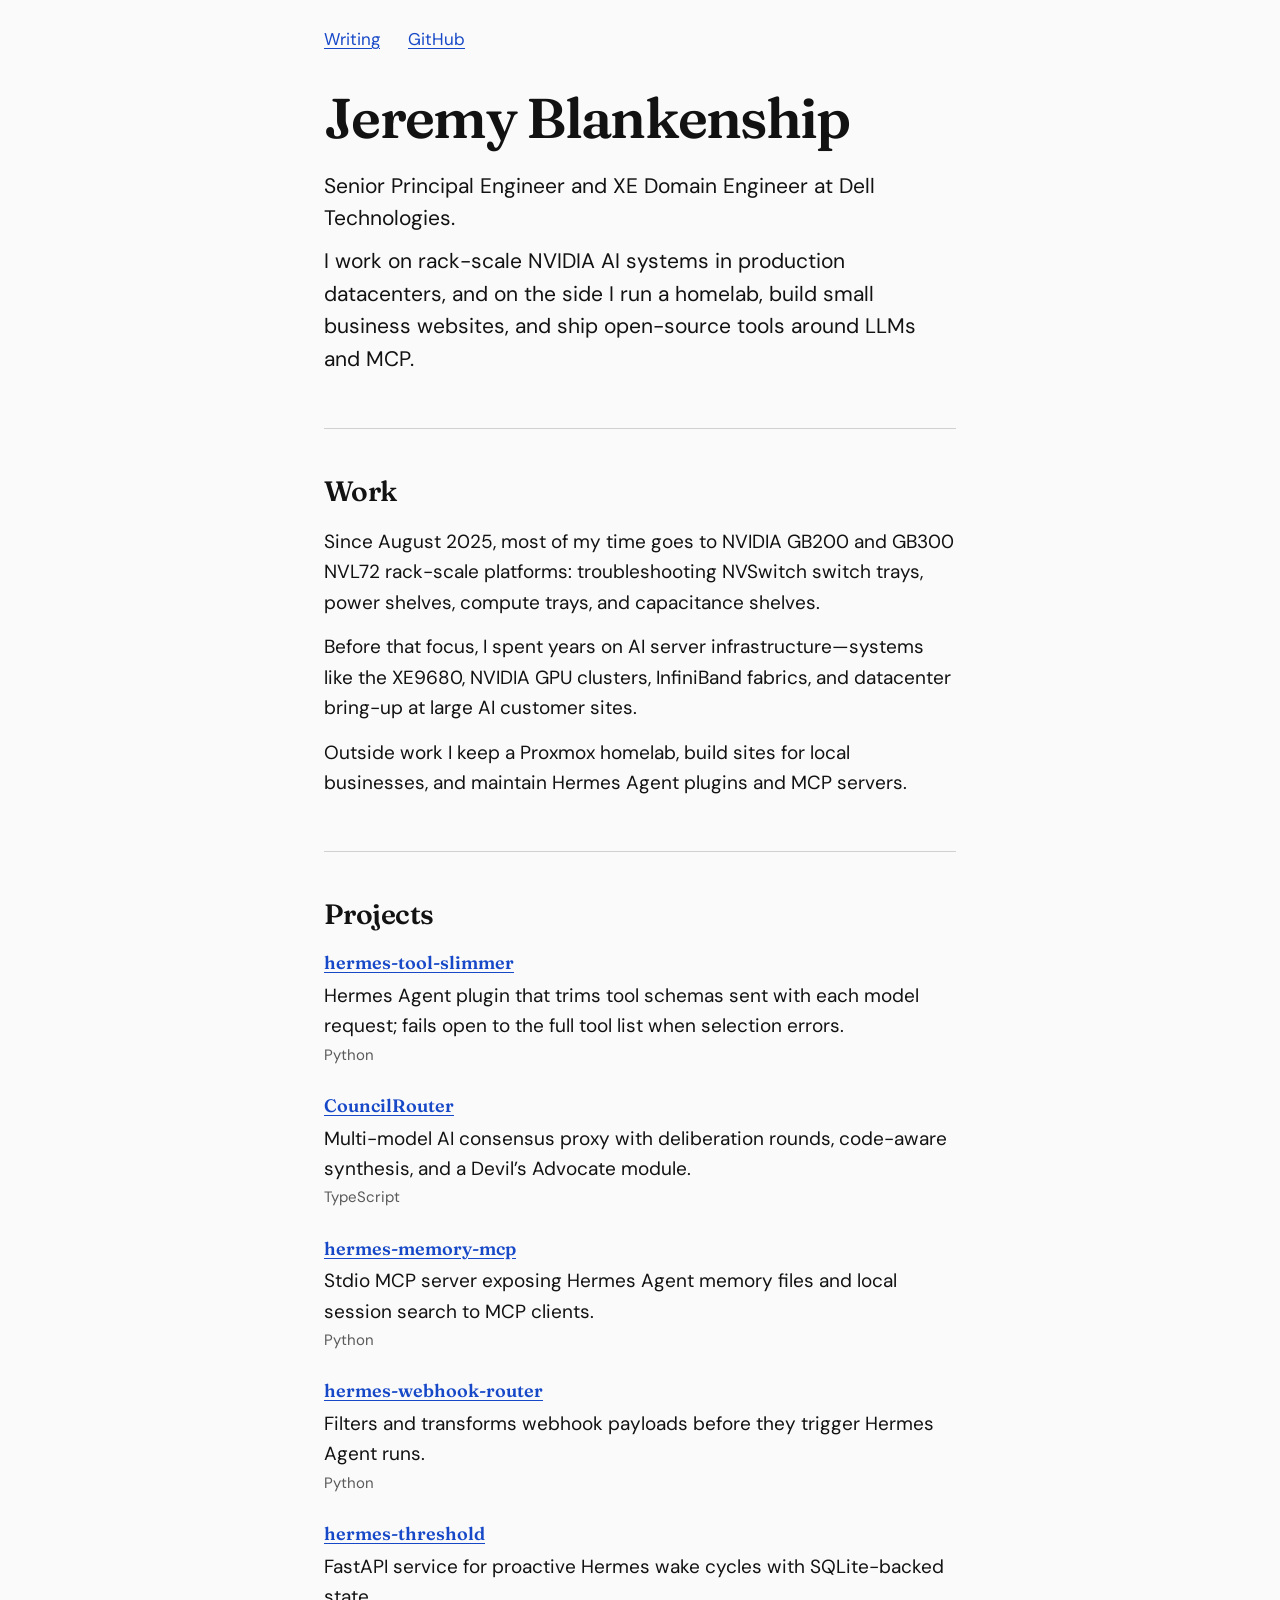
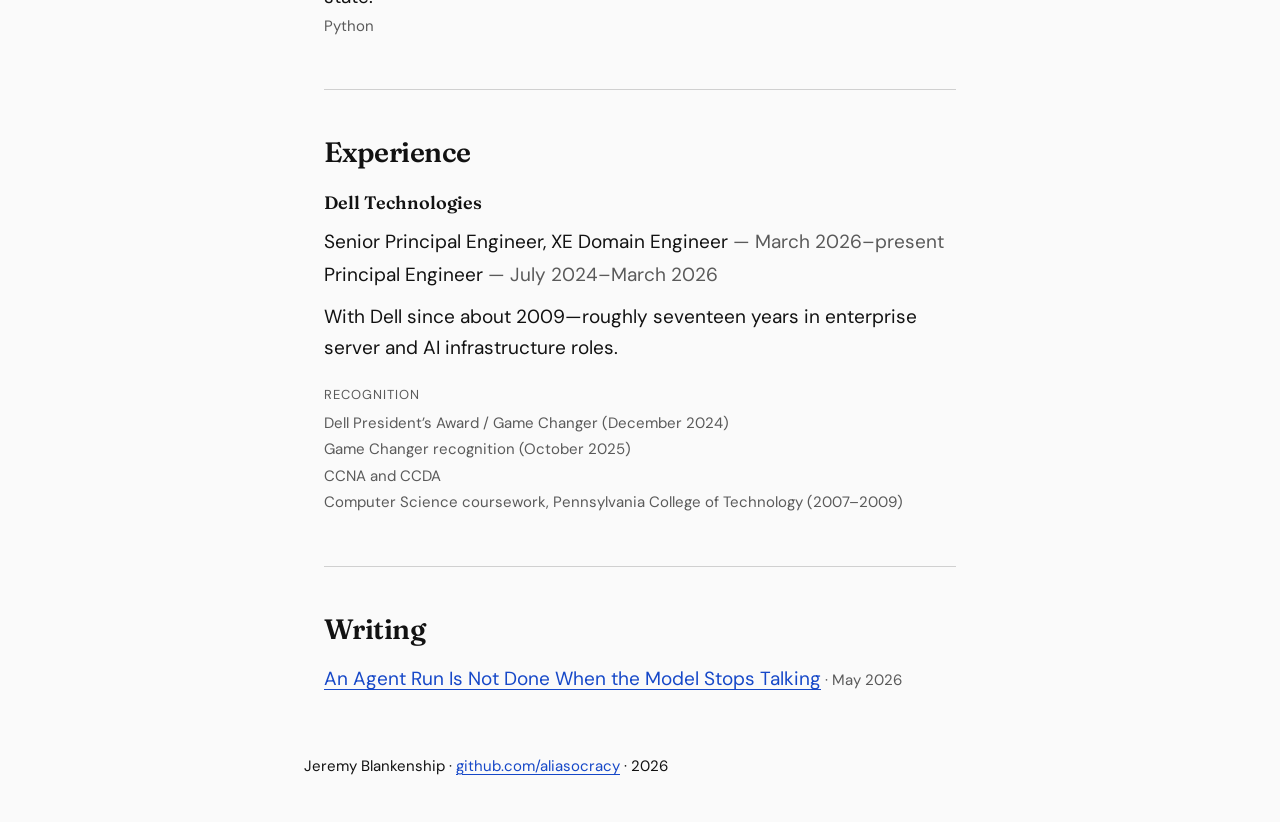
==== commit ce5604e8: "Tighten editorial typography, colors, experience, and project links Use strict text/muted/link color" ====
--- a/index.html
+++ b/index.html
@@ -66,23 +66,37 @@
 
         <hr>
 
-        <section aria-labelledby="experience-heading">
+        <section class="experience" aria-labelledby="experience-heading">
             <h2 id="experience-heading">Experience</h2>
             <p class="experience-org">Dell Technologies</p>
-            <p>Senior Principal Engineer, XE Domain Engineer — March 2026–present</p>
-            <p>Principal Engineer — July 2024–March 2026</p>
-            <p>With Dell since about 2009—roughly seventeen years in enterprise server and AI infrastructure roles.</p>
-            <p class="experience-extra">Dell President’s Award / Game Changer (December 2024)</p>
-            <p class="experience-extra">Game Changer recognition (October 2025)</p>
-            <p class="experience-extra">CCNA and CCDA</p>
-            <p class="experience-extra">Computer Science coursework, Pennsylvania College of Technology (2007–2009)</p>
+            <ul class="role-list">
+                <li>
+                    <span class="role-title">Senior Principal Engineer, XE Domain Engineer</span>
+                    <span class="role-dates">March 2026–present</span>
+                </li>
+                <li>
+                    <span class="role-title">Principal Engineer</span>
+                    <span class="role-dates">July 2024–March 2026</span>
+                </li>
+            </ul>
+            <p class="experience-note">With Dell since about 2009—roughly seventeen years in enterprise server and AI infrastructure roles.</p>
+
+            <p class="sub-label">Recognition</p>
+            <ul class="recognition-list">
+                <li>Dell President’s Award / Game Changer (December 2024)</li>
+                <li>Game Changer recognition (October 2025)</li>
+                <li>CCNA and CCDA</li>
+                <li>Computer Science coursework, Pennsylvania College of Technology (2007–2009)</li>
+            </ul>
         </section>
 
         <hr>
 
         <section aria-labelledby="writing-heading">
             <h2 id="writing-heading">Writing</h2>
-            <p><a href="/writing/agent-run-not-done.html">An Agent Run Is Not Done When the Model Stops Talking</a> <span class="writing-date">May 2026</span></p>
+            <p class="writing-entry">
+                <a href="/writing/agent-run-not-done.html">An Agent Run Is Not Done When the Model Stops Talking</a><span class="writing-sep" aria-hidden="true"> · </span><span class="writing-date">May 2026</span>
+            </p>
         </section>
     </main>
 
--- a/styles.css
+++ b/styles.css
@@ -27,10 +27,10 @@
 :root {
   color-scheme: light;
   --bg: #fafafa;
-  --text: #141414;
-  --text-muted: #5c5c5c;
-  --rule: #d4d4d4;
-  --link: #1a4fd6;
+  --text: #121212;
+  --text-muted: #5a5a5a;
+  --rule: #d0d0d0;
+  --link: #1648c8;
   --font-display: "Fraunces", Georgia, "Times New Roman", serif;
   --font-body: "DM Sans", system-ui, -apple-system, "Segoe UI", sans-serif;
   --measure: 42rem;
@@ -39,11 +39,11 @@
 @media (prefers-color-scheme: dark) {
   :root {
     color-scheme: dark;
-    --bg: #0c0c0c;
-    --text: #ebebeb;
-    --text-muted: #9a9a9a;
-    --rule: #2e2e2e;
-    --link: #8cb4ff;
+    --bg: #0a0a0a;
+    --text: #ececec;
+    --text-muted: #9e9e9e;
+    --rule: #2c2c2c;
+    --link: #7eb0ff;
   }
 }
 
@@ -59,8 +59,14 @@
   color: var(--text);
   font-family: var(--font-body);
   font-size: 1.0625rem;
-  line-height: 1.65;
+  line-height: 1.6;
   -webkit-font-smoothing: antialiased;
+}
+
+@media (min-width: 600px) {
+  body {
+    font-size: 1.1875rem;
+  }
 }
 
 .measure {
@@ -89,17 +95,18 @@
 }
 
 .site-header {
-  padding: 2rem 0 0;
+  padding: 1.75rem 0 0;
 }
 
 .site-header nav {
   display: flex;
-  gap: 1.5rem;
-  font-size: 0.9375rem;
+  gap: 1.75rem;
+  font-size: 1.0625rem;
+  line-height: 1.4;
 }
 
 main {
-  padding: 2.5rem 0 3.5rem;
+  padding: 2.25rem 0 3.75rem;
 }
 
 h1 {
@@ -108,44 +115,53 @@
   font-size: clamp(2.5rem, 7vw, 3.5rem);
   line-height: 1.08;
   letter-spacing: -0.03em;
-  margin: 0 0 1.25rem;
+  margin: 0 0 1.35rem;
+  color: var(--text);
   text-wrap: balance;
 }
 
-h2 {
-  font-family: var(--font-display);
-  font-weight: 600;
-  font-size: 1.35rem;
+section > h2 {
+  font-family: var(--font-display);
+  font-weight: 600;
+  font-size: clamp(1.5rem, 3.5vw, 1.75rem);
   letter-spacing: -0.02em;
-  margin: 0 0 1.15rem;
+  margin: 0 0 0.85rem;
+  color: var(--text);
 }
 
 .intro {
-  font-size: 1.125rem;
-  line-height: 1.6;
-  margin: 0 0 0.75rem;
+  font-size: clamp(1.1875rem, 2.5vw, 1.3125rem);
+  line-height: 1.55;
+  margin: 0 0 0.65rem;
   max-width: 38rem;
+  color: var(--text);
+}
+
+p,
+li {
+  color: var(--text);
 }
 
 p {
-  margin: 0 0 1rem;
-}
-
-section p:last-child {
+  margin: 0 0 0.9rem;
+}
+
+section > p:last-child,
+.experience-note:last-child {
   margin-bottom: 0;
 }
 
 hr {
   border: 0;
   border-top: 1px solid var(--rule);
-  margin: 2.75rem 0;
+  margin: 3.25rem 0 2.5rem;
 }
 
 a {
   color: var(--link);
   text-decoration: underline;
   text-decoration-thickness: 1px;
-  text-underline-offset: 0.18em;
+  text-underline-offset: 0.2em;
 }
 
 a:hover {
@@ -157,6 +173,10 @@
   outline-offset: 3px;
 }
 
+a:visited {
+  color: var(--link);
+}
+
 .plain-list {
   list-style: none;
   margin: 0;
@@ -164,7 +184,7 @@
 }
 
 .project-list > li {
-  margin-bottom: 1.75rem;
+  margin-bottom: 1.65rem;
 }
 
 .project-list > li:last-child {
@@ -172,53 +192,109 @@
 }
 
 .project-line {
-  margin: 0 0 0.35rem;
-  font-family: var(--font-display);
+  margin: 0 0 0.3rem;
+  font-size: 1.0625rem;
+  line-height: 1.4;
+}
+
+.project-line a {
+  font-family: var(--font-display);
+  font-weight: 600;
   font-size: 1.125rem;
-  font-weight: 600;
-}
-
-.project-line a {
-  color: var(--text);
-  text-decoration: none;
-}
-
-.project-line a:hover {
   color: var(--link);
   text-decoration: underline;
-  text-decoration-thickness: 2px;
+  text-underline-offset: 0.18em;
 }
 
 .project-desc {
-  margin: 0 0 0.25rem;
+  margin: 0 0 0.2rem;
   color: var(--text);
 }
 
 .project-meta {
   margin: 0;
+  font-size: 0.9375rem;
+  line-height: 1.45;
+  color: var(--text-muted);
+}
+
+.experience-org {
+  font-family: var(--font-display);
+  font-weight: 600;
+  font-size: 1.125rem;
+  margin-bottom: 0.65rem;
+  color: var(--text);
+}
+
+.role-list {
+  list-style: none;
+  margin: 0 0 0.85rem;
+  padding: 0;
+}
+
+.role-list li {
+  margin: 0 0 0.35rem;
+  line-height: 1.45;
+}
+
+.role-title {
+  color: var(--text);
+}
+
+.role-dates {
+  color: var(--text-muted);
+}
+
+.role-dates::before {
+  content: "— ";
+  color: var(--text-muted);
+}
+
+.experience-note {
+  margin: 0 0 1.35rem;
+  color: var(--text);
+}
+
+.sub-label {
+  margin: 0 0 0.45rem;
   font-size: 0.8125rem;
-  color: var(--text-muted);
-}
-
-.experience-org {
-  font-family: var(--font-display);
-  font-weight: 600;
-  font-size: 1.0625rem;
-}
-
-.experience-extra {
-  margin-top: 1.5rem;
-  color: var(--text-muted);
-}
-
+  font-weight: 500;
+  letter-spacing: 0.08em;
+  text-transform: uppercase;
+  color: var(--text-muted);
+}
+
+.recognition-list {
+  list-style: none;
+  margin: 0;
+  padding: 0;
+}
+
+.recognition-list li {
+  margin: 0 0 0.3rem;
+  font-size: 0.9375rem;
+  line-height: 1.45;
+  color: var(--text-muted);
+}
+
+.recognition-list li:last-child {
+  margin-bottom: 0;
+}
+
+.writing-entry {
+  margin: 0;
+  line-height: 1.5;
+}
+
+.writing-sep,
 .writing-date {
   color: var(--text-muted);
   font-size: 0.9375rem;
 }
 
 .site-footer {
-  padding: 0 0 2.5rem;
-  font-size: 0.875rem;
+  padding: 0 0 2.75rem;
+  font-size: 0.9375rem;
   color: var(--text-muted);
 }
 
@@ -238,6 +314,7 @@
   line-height: 1.15;
   letter-spacing: -0.025em;
   margin: 0 0 0.5rem;
+  color: var(--text);
 }
 
 .article-meta {
@@ -246,13 +323,23 @@
   color: var(--text-muted);
 }
 
+.article-body {
+  color: var(--text);
+}
+
 .article-body h2 {
   margin-top: 2.5rem;
+  color: var(--text);
+}
+
+.article-body p,
+.article-body li {
+  color: var(--text);
 }
 
 .article-body blockquote {
   margin: 1.5rem 0;
-  color: var(--text-muted);
+  color: var(--text);
   font-style: italic;
 }
 
@@ -270,15 +357,10 @@
   padding-left: 1.35rem;
 }
 
-.numbers {
-  margin: 1.25rem 0 1.5rem;
-}
-
-.numbers p,
-.numbers .num {
-  margin: 0 0 0.5rem;
-  font-size: 0.9375rem;
-  color: var(--text-muted);
+.numbers p {
+  margin: 0 0 0.35rem;
+  font-size: 0.9375rem;
+  color: var(--text);
 }
 
 .back-link {
@@ -293,10 +375,14 @@
   }
 
   main {
-    padding-top: 2rem;
+    padding-top: 1.75rem;
   }
 
   hr {
-    margin: 2.25rem 0;
-  }
-}
+    margin: 2.75rem 0 2rem;
+  }
+
+  .site-header nav {
+    font-size: 1rem;
+  }
+}
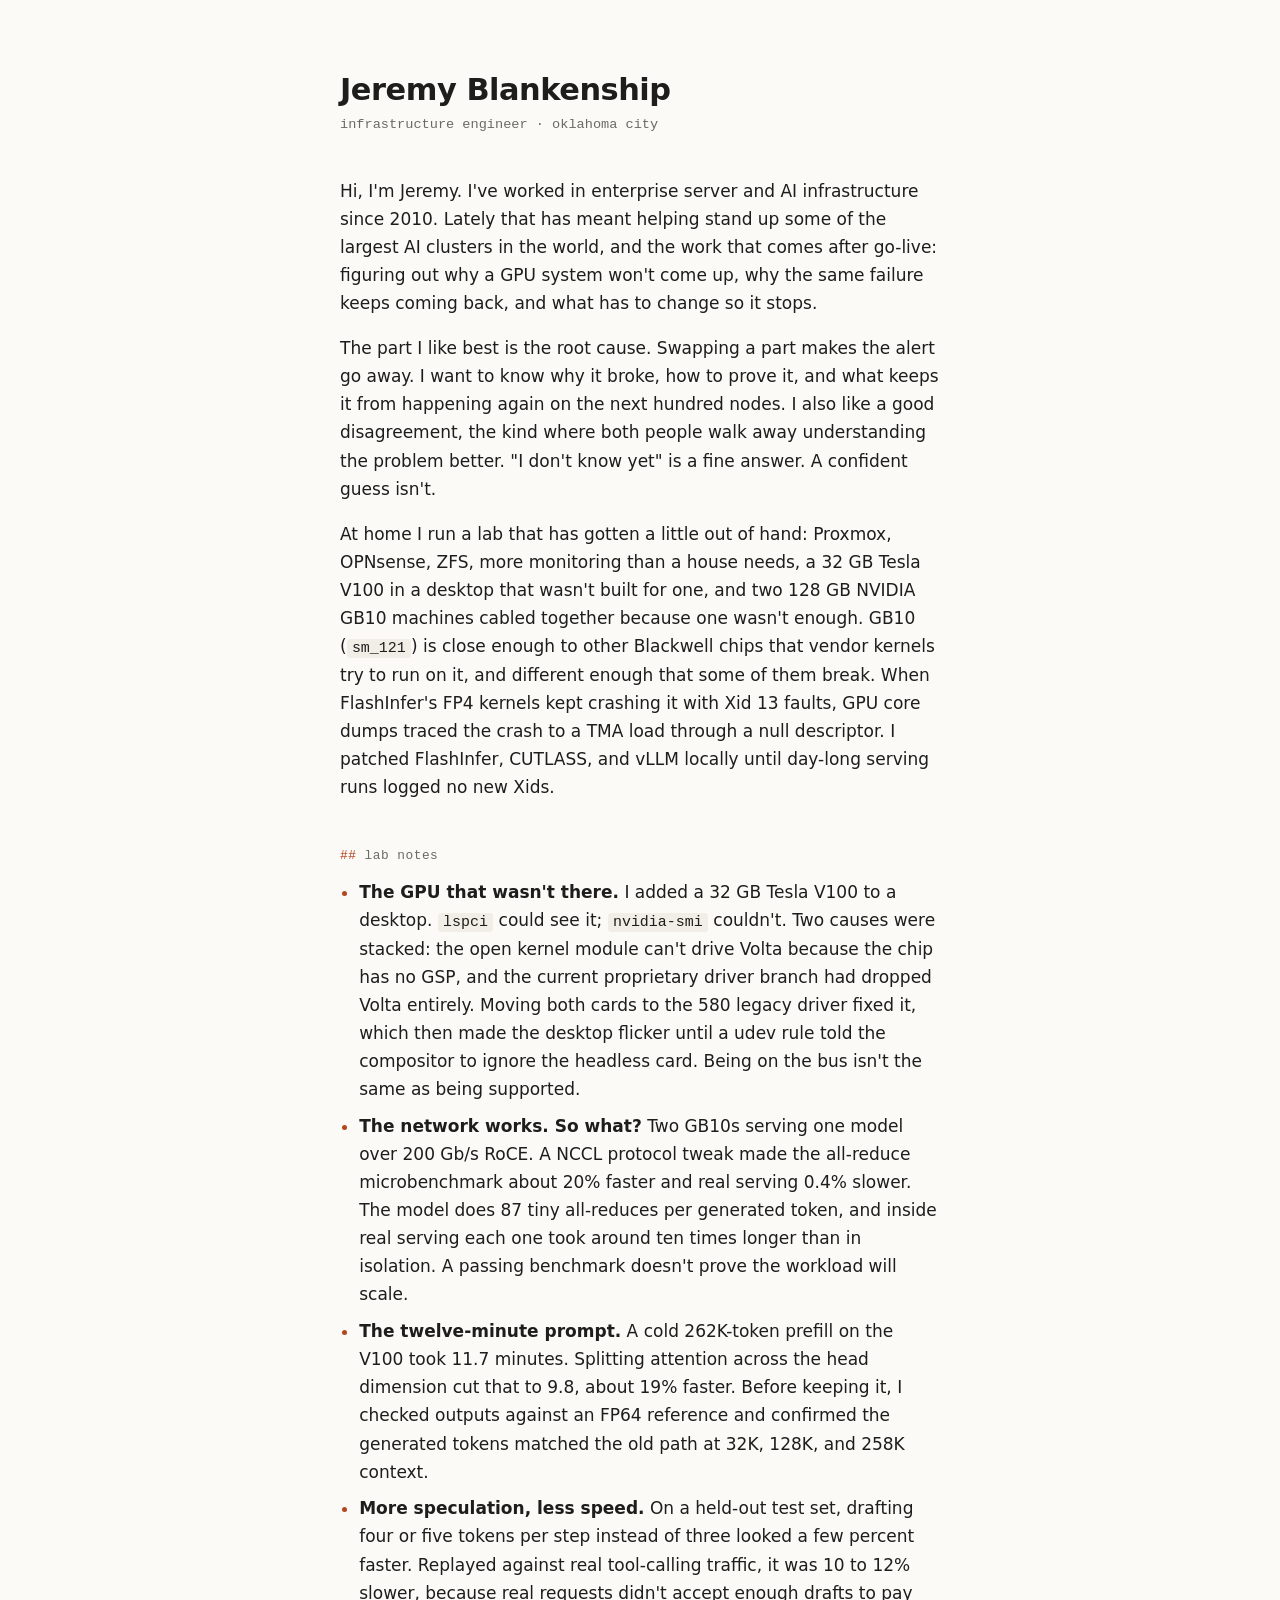
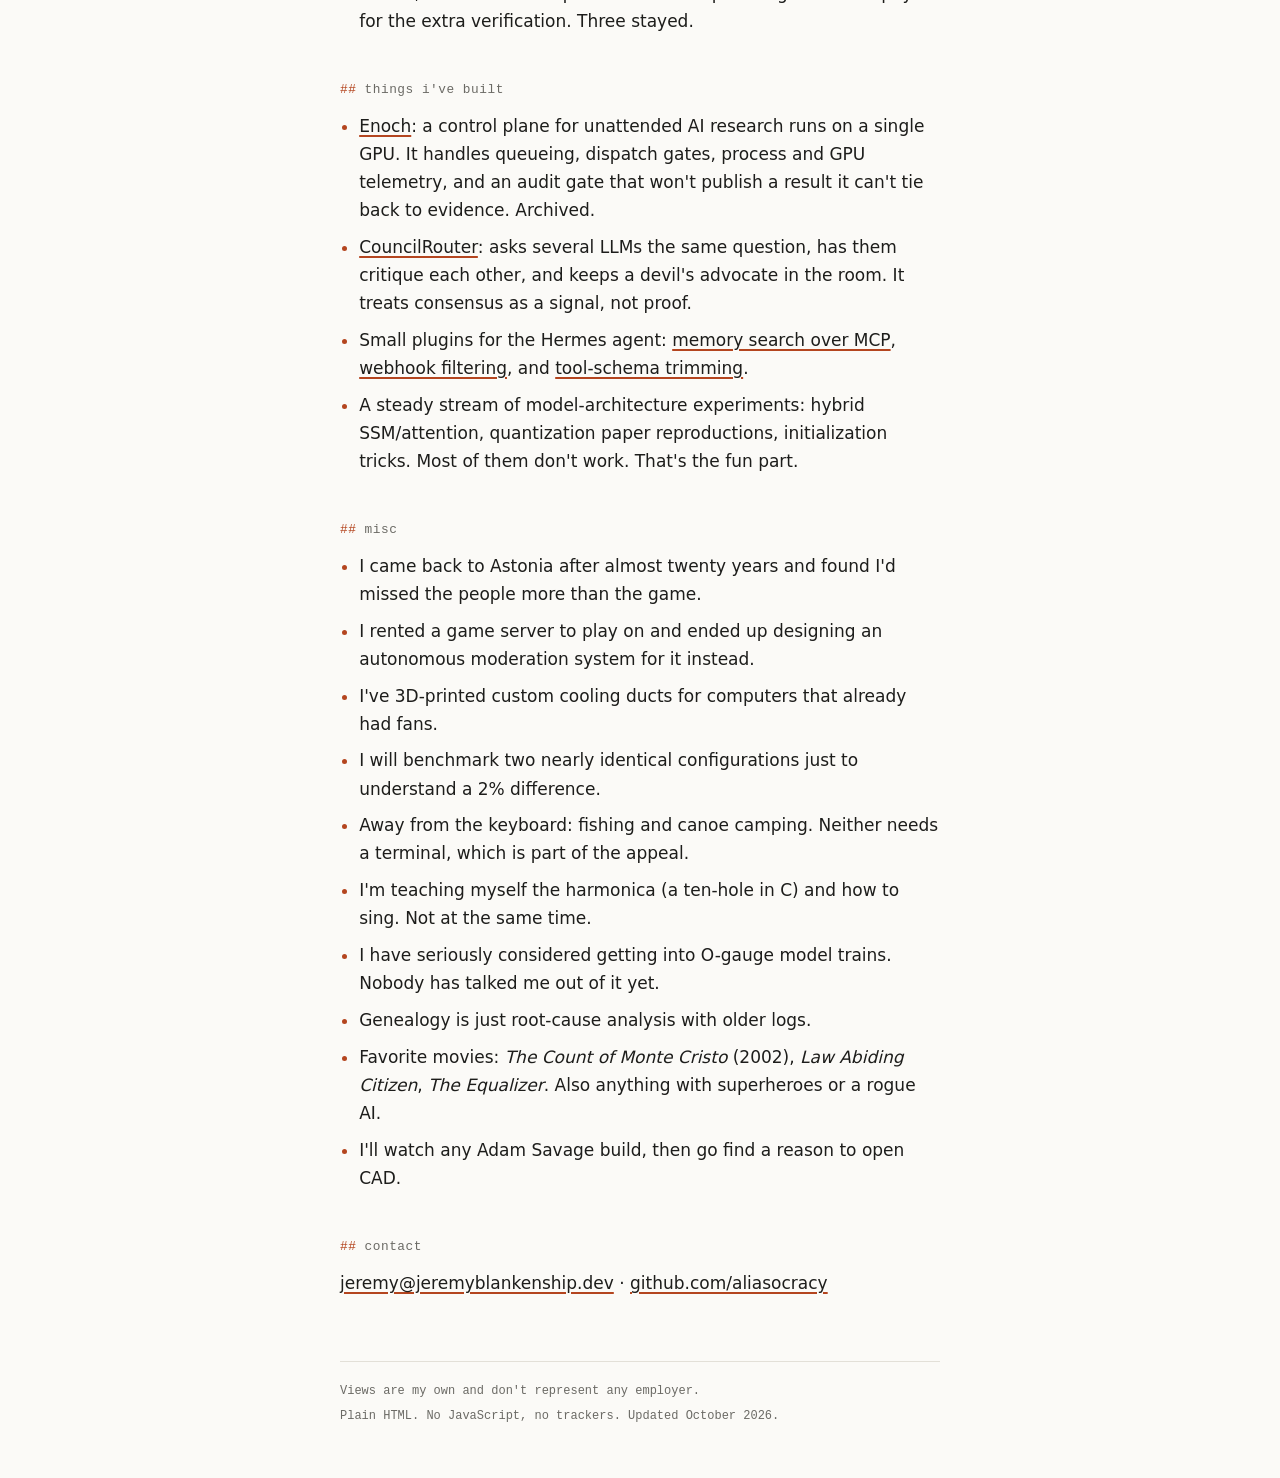
==== commit fd5e00f7: "Rebuild the site as a single minimal personal page Replace the dense Enoch-focused portfolio with on" ====
--- a/index.html
+++ b/index.html
@@ -1,107 +1,60 @@
-<!DOCTYPE html>
+<!doctype html>
 <html lang="en">
 <head>
-    <meta charset="UTF-8">
-    <meta name="viewport" content="width=device-width, initial-scale=1.0">
-    <title>Jeremy Blankenship</title>
-    <meta name="description" content="Senior Principal Engineer at Dell Technologies. Rack-scale AI infrastructure, homelab systems, and open-source LLM tooling.">
-    <link rel="stylesheet" href="styles.css">
+  <meta charset="utf-8">
+  <meta name="viewport" content="width=device-width, initial-scale=1">
+  <title>Jeremy Blankenship</title>
+  <meta name="description" content="Infrastructure engineer in Oklahoma City. AI datacenters, GPU failure analysis, and a home lab that got out of hand.">
+  <link rel="stylesheet" href="/style.css">
 </head>
 <body>
-    <a class="skip-link" href="#main">Skip to content</a>
+<main>
+  <h1>Jeremy Blankenship</h1>
+  <p class="sub">infrastructure engineer · oklahoma city</p>
 
-    <header class="site-header">
-        <nav class="measure" aria-label="Primary">
-            <a href="/writing/">Writing</a>
-            <a href="https://github.com/aliasocracy">GitHub</a>
-        </nav>
-    </header>
+  <p>Hi, I'm Jeremy. I've worked in enterprise server and AI infrastructure since 2010. Lately that has meant helping stand up some of the largest AI clusters in the world, and the work that comes after go-live: figuring out why a GPU system won't come up, why the same failure keeps coming back, and what has to change so it stops.</p>
 
-    <main id="main" class="measure">
-        <h1>Jeremy Blankenship</h1>
-        <p class="intro">Senior Principal Engineer and XE Domain Engineer at Dell Technologies.</p>
-        <p class="intro">I work on rack-scale NVIDIA AI systems in production datacenters, and on the side I run a homelab, build small business websites, and ship open-source tools around LLMs and MCP.</p>
+  <p>The part I like best is the root cause. Swapping a part makes the alert go away. I want to know why it broke, how to prove it, and what keeps it from happening again on the next hundred nodes. I also like a good disagreement, the kind where both people walk away understanding the problem better. "I don't know yet" is a fine answer. A confident guess isn't.</p>
 
-        <hr>
+  <p>At home I run a lab that has gotten a little out of hand: Proxmox, OPNsense, ZFS, more monitoring than a house needs, a 32&nbsp;GB Tesla V100 in a desktop that wasn't built for one, and two 128&nbsp;GB NVIDIA GB10 machines cabled together because one wasn't enough. GB10 (<code>sm_121</code>) is close enough to other Blackwell chips that vendor kernels try to run on it, and different enough that some of them break. When FlashInfer's FP4 kernels kept crashing it with Xid 13 faults, GPU core dumps traced the crash to a TMA load through a null descriptor. I patched FlashInfer, CUTLASS, and vLLM locally until day-long serving runs logged no new Xids.</p>
 
-        <section aria-labelledby="work-heading">
-            <h2 id="work-heading">Work</h2>
-            <p>Since August 2025, most of my time goes to NVIDIA GB200 and GB300 NVL72 rack-scale platforms: troubleshooting NVSwitch switch trays, power shelves, compute trays, and capacitance shelves.</p>
-            <p>Before that focus, I spent years on AI server infrastructure—systems like the XE9680, NVIDIA GPU clusters, InfiniBand fabrics, and datacenter bring-up at large AI customer sites.</p>
-            <p>Outside work I keep a Proxmox homelab, build sites for local businesses, and maintain Hermes Agent plugins and MCP servers.</p>
-        </section>
+  <h2>lab notes</h2>
+  <ul>
+    <li><strong>The GPU that wasn't there.</strong> I added a 32&nbsp;GB Tesla V100 to a desktop. <code>lspci</code> could see it; <code>nvidia-smi</code> couldn't. Two causes were stacked: the open kernel module can't drive Volta because the chip has no GSP, and the current proprietary driver branch had dropped Volta entirely. Moving both cards to the 580 legacy driver fixed it, which then made the desktop flicker until a udev rule told the compositor to ignore the headless card. Being on the bus isn't the same as being supported.</li>
+    <li><strong>The network works. So what?</strong> Two GB10s serving one model over 200&nbsp;Gb/s RoCE. A NCCL protocol tweak made the all-reduce microbenchmark about 20% faster and real serving 0.4% slower. The model does 87 tiny all-reduces per generated token, and inside real serving each one took around ten times longer than in isolation. A passing benchmark doesn't prove the workload will scale.</li>
+    <li><strong>The twelve-minute prompt.</strong> A cold 262K-token prefill on the V100 took 11.7 minutes. Splitting attention across the head dimension cut that to 9.8, about 19% faster. Before keeping it, I checked outputs against an FP64 reference and confirmed the generated tokens matched the old path at 32K, 128K, and 258K context.</li>
+    <li><strong>More speculation, less speed.</strong> On a held-out test set, drafting four or five tokens per step instead of three looked a few percent faster. Replayed against real tool-calling traffic, it was 10 to 12% slower, because real requests didn't accept enough drafts to pay for the extra verification. Three stayed.</li>
+  </ul>
 
-        <hr>
+  <h2>things i've built</h2>
+  <ul>
+    <li><a href="https://github.com/aliasocracy/enoch-agentic-research-system">Enoch</a>: a control plane for unattended AI research runs on a single GPU. It handles queueing, dispatch gates, process and GPU telemetry, and an audit gate that won't publish a result it can't tie back to evidence. Archived.</li>
+    <li><a href="https://github.com/aliasocracy/CouncilRouter">CouncilRouter</a>: asks several LLMs the same question, has them critique each other, and keeps a devil's advocate in the room. It treats consensus as a signal, not proof.</li>
+    <li>Small plugins for the Hermes agent: <a href="https://github.com/aliasocracy/hermes-memory-mcp">memory search over MCP</a>, <a href="https://github.com/aliasocracy/hermes-webhook-router">webhook filtering</a>, and <a href="https://github.com/aliasocracy/hermes-tool-slimmer">tool-schema trimming</a>.</li>
+    <li>A steady stream of model-architecture experiments: hybrid SSM/attention, quantization paper reproductions, initialization tricks. Most of them don't work. That's the fun part.</li>
+  </ul>
 
-        <section aria-labelledby="projects-heading">
-            <h2 id="projects-heading">Projects</h2>
-            <ul class="plain-list project-list">
-                <li>
-                    <p class="project-line"><a href="https://github.com/aliasocracy/hermes-tool-slimmer">hermes-tool-slimmer</a></p>
-                    <p class="project-desc">Hermes Agent plugin that trims tool schemas sent with each model request; fails open to the full tool list when selection errors.</p>
-                    <p class="project-meta">Python</p>
-                </li>
-                <li>
-                    <p class="project-line"><a href="https://github.com/aliasocracy/CouncilRouter">CouncilRouter</a></p>
-                    <p class="project-desc">Multi-model AI consensus proxy with deliberation rounds, code-aware synthesis, and a Devil’s Advocate module.</p>
-                    <p class="project-meta">TypeScript</p>
-                </li>
-                <li>
-                    <p class="project-line"><a href="https://github.com/aliasocracy/hermes-memory-mcp">hermes-memory-mcp</a></p>
-                    <p class="project-desc">Stdio MCP server exposing Hermes Agent memory files and local session search to MCP clients.</p>
-                    <p class="project-meta">Python</p>
-                </li>
-                <li>
-                    <p class="project-line"><a href="https://github.com/aliasocracy/hermes-webhook-router">hermes-webhook-router</a></p>
-                    <p class="project-desc">Filters and transforms webhook payloads before they trigger Hermes Agent runs.</p>
-                    <p class="project-meta">Python</p>
-                </li>
-                <li>
-                    <p class="project-line"><a href="https://github.com/aliasocracy/hermes-threshold">hermes-threshold</a></p>
-                    <p class="project-desc">FastAPI service for proactive Hermes wake cycles with SQLite-backed state.</p>
-                    <p class="project-meta">Python</p>
-                </li>
-            </ul>
-        </section>
+  <h2>misc</h2>
+  <ul>
+    <li>I came back to Astonia after almost twenty years and found I'd missed the people more than the game.</li>
+    <li>I rented a game server to play on and ended up designing an autonomous moderation system for it instead.</li>
+    <li>I've 3D-printed custom cooling ducts for computers that already had fans.</li>
+    <li>I will benchmark two nearly identical configurations just to understand a 2% difference.</li>
+    <li>Away from the keyboard: fishing and canoe camping. Neither needs a terminal, which is part of the appeal.</li>
+    <li>I'm teaching myself the harmonica (a ten-hole in C) and how to sing. Not at the same time.</li>
+    <li>I have seriously considered getting into O-gauge model trains. Nobody has talked me out of it yet.</li>
+    <li>Genealogy is just root-cause analysis with older logs.</li>
+    <li>Favorite movies: <em>The Count of Monte Cristo</em> (2002), <em>Law Abiding Citizen</em>, <em>The Equalizer</em>. Also anything with superheroes or a rogue AI.</li>
+    <li>I'll watch any Adam Savage build, then go find a reason to open CAD.</li>
+  </ul>
 
-        <hr>
+  <h2>contact</h2>
+  <p><a href="mailto:jeremy@jeremyblankenship.dev">jeremy@jeremyblankenship.dev</a> · <a href="https://github.com/aliasocracy">github.com/aliasocracy</a></p>
 
-        <section class="experience" aria-labelledby="experience-heading">
-            <h2 id="experience-heading">Experience</h2>
-            <p class="experience-org">Dell Technologies</p>
-            <ul class="role-list">
-                <li>
-                    <span class="role-title">Senior Principal Engineer, XE Domain Engineer</span>
-                    <span class="role-dates">March 2026–present</span>
-                </li>
-                <li>
-                    <span class="role-title">Principal Engineer</span>
-                    <span class="role-dates">July 2024–March 2026</span>
-                </li>
-            </ul>
-            <p class="experience-note">With Dell since about 2009—roughly seventeen years in enterprise server and AI infrastructure roles.</p>
-
-            <p class="sub-label">Recognition</p>
-            <ul class="recognition-list">
-                <li>Dell President’s Award / Game Changer (December 2024)</li>
-                <li>Game Changer recognition (October 2025)</li>
-                <li>CCNA and CCDA</li>
-                <li>Computer Science coursework, Pennsylvania College of Technology (2007–2009)</li>
-            </ul>
-        </section>
-
-        <hr>
-
-        <section aria-labelledby="writing-heading">
-            <h2 id="writing-heading">Writing</h2>
-            <p class="writing-entry">
-                <a href="/writing/agent-run-not-done.html">An Agent Run Is Not Done When the Model Stops Talking</a><span class="writing-sep" aria-hidden="true"> · </span><span class="writing-date">May 2026</span>
-            </p>
-        </section>
-    </main>
-
-    <footer class="site-footer measure">
-        <p>Jeremy Blankenship · <a href="https://github.com/aliasocracy">github.com/aliasocracy</a> · 2026</p>
-    </footer>
+  <footer>
+    <p>Views are my own and don't represent any employer.</p>
+    <p>Plain HTML. No JavaScript, no trackers. Updated October 2026.</p>
+  </footer>
+</main>
 </body>
 </html>
--- a/style.css
+++ b/style.css
@@ -0,0 +1,122 @@
+:root {
+  --bg: #fbfaf7;
+  --text: #1d1d1b;
+  --dim: #6b6a65;
+  --rule: #e3e0d8;
+  --accent: #b4451f;
+  --code-bg: #f1eee7;
+  --sans: ui-sans-serif, system-ui, -apple-system, "Segoe UI", Roboto, "Helvetica Neue", Arial, sans-serif;
+  --mono: ui-monospace, "SF Mono", "JetBrains Mono", "Cascadia Mono", Menlo, Consolas, monospace;
+  color-scheme: light dark;
+}
+
+@media (prefers-color-scheme: dark) {
+  :root {
+    --bg: #131312;
+    --text: #e7e5df;
+    --dim: #9a978f;
+    --rule: #2b2a27;
+    --accent: #ec8358;
+    --code-bg: #1d1c1a;
+  }
+}
+
+* { box-sizing: border-box; }
+
+html { -webkit-text-size-adjust: 100%; }
+
+body {
+  margin: 0;
+  background: var(--bg);
+  color: var(--text);
+  font: 17px/1.65 var(--sans);
+}
+
+main {
+  max-width: 40rem;
+  margin: 0 auto;
+  padding: 4.5rem 1.25rem 3rem;
+}
+
+a {
+  color: inherit;
+  text-decoration: underline;
+  text-decoration-color: var(--accent);
+  text-decoration-thickness: 1.5px;
+  text-underline-offset: 3px;
+}
+a:hover { color: var(--accent); }
+
+h1 {
+  font-size: 1.9rem;
+  line-height: 1.2;
+  letter-spacing: -0.015em;
+  margin: 0 0 0.35rem;
+}
+
+.sub {
+  font-family: var(--mono);
+  font-size: 0.85rem;
+  color: var(--dim);
+  margin: 0 0 2.5rem;
+}
+
+h2 {
+  font-family: var(--mono);
+  font-size: 0.8rem;
+  font-weight: 500;
+  letter-spacing: 0.04em;
+  color: var(--dim);
+  margin: 2.75rem 0 0.75rem;
+}
+h2::before { content: "## "; color: var(--accent); }
+
+p { margin: 0 0 1.1rem; }
+
+ul { padding-left: 1.2rem; margin: 0 0 1.1rem; }
+li { margin-bottom: 0.55rem; }
+li::marker { color: var(--accent); }
+
+.meta, .note {
+  font-family: var(--mono);
+  font-size: 0.8rem;
+  color: var(--dim);
+}
+
+code {
+  font-family: var(--mono);
+  font-size: 0.88em;
+  background: var(--code-bg);
+  padding: 0.1em 0.35em;
+  border-radius: 3px;
+}
+
+nav {
+  font-family: var(--mono);
+  font-size: 0.85rem;
+  margin-bottom: 3rem;
+}
+nav a { text-decoration: none; color: var(--dim); }
+nav a:hover { color: var(--accent); }
+
+footer {
+  margin-top: 4rem;
+  padding-top: 1.25rem;
+  border-top: 1px solid var(--rule);
+  font-family: var(--mono);
+  font-size: 0.75rem;
+  color: var(--dim);
+}
+footer p { margin: 0 0 0.3rem; }
+
+/* 404 */
+.xid {
+  font-family: var(--mono);
+  font-size: 0.85rem;
+  background: var(--code-bg);
+  border-left: 3px solid var(--accent);
+  padding: 0.9rem 1rem;
+  overflow-x: auto;
+  white-space: pre;
+  margin: 0 0 1.5rem;
+}
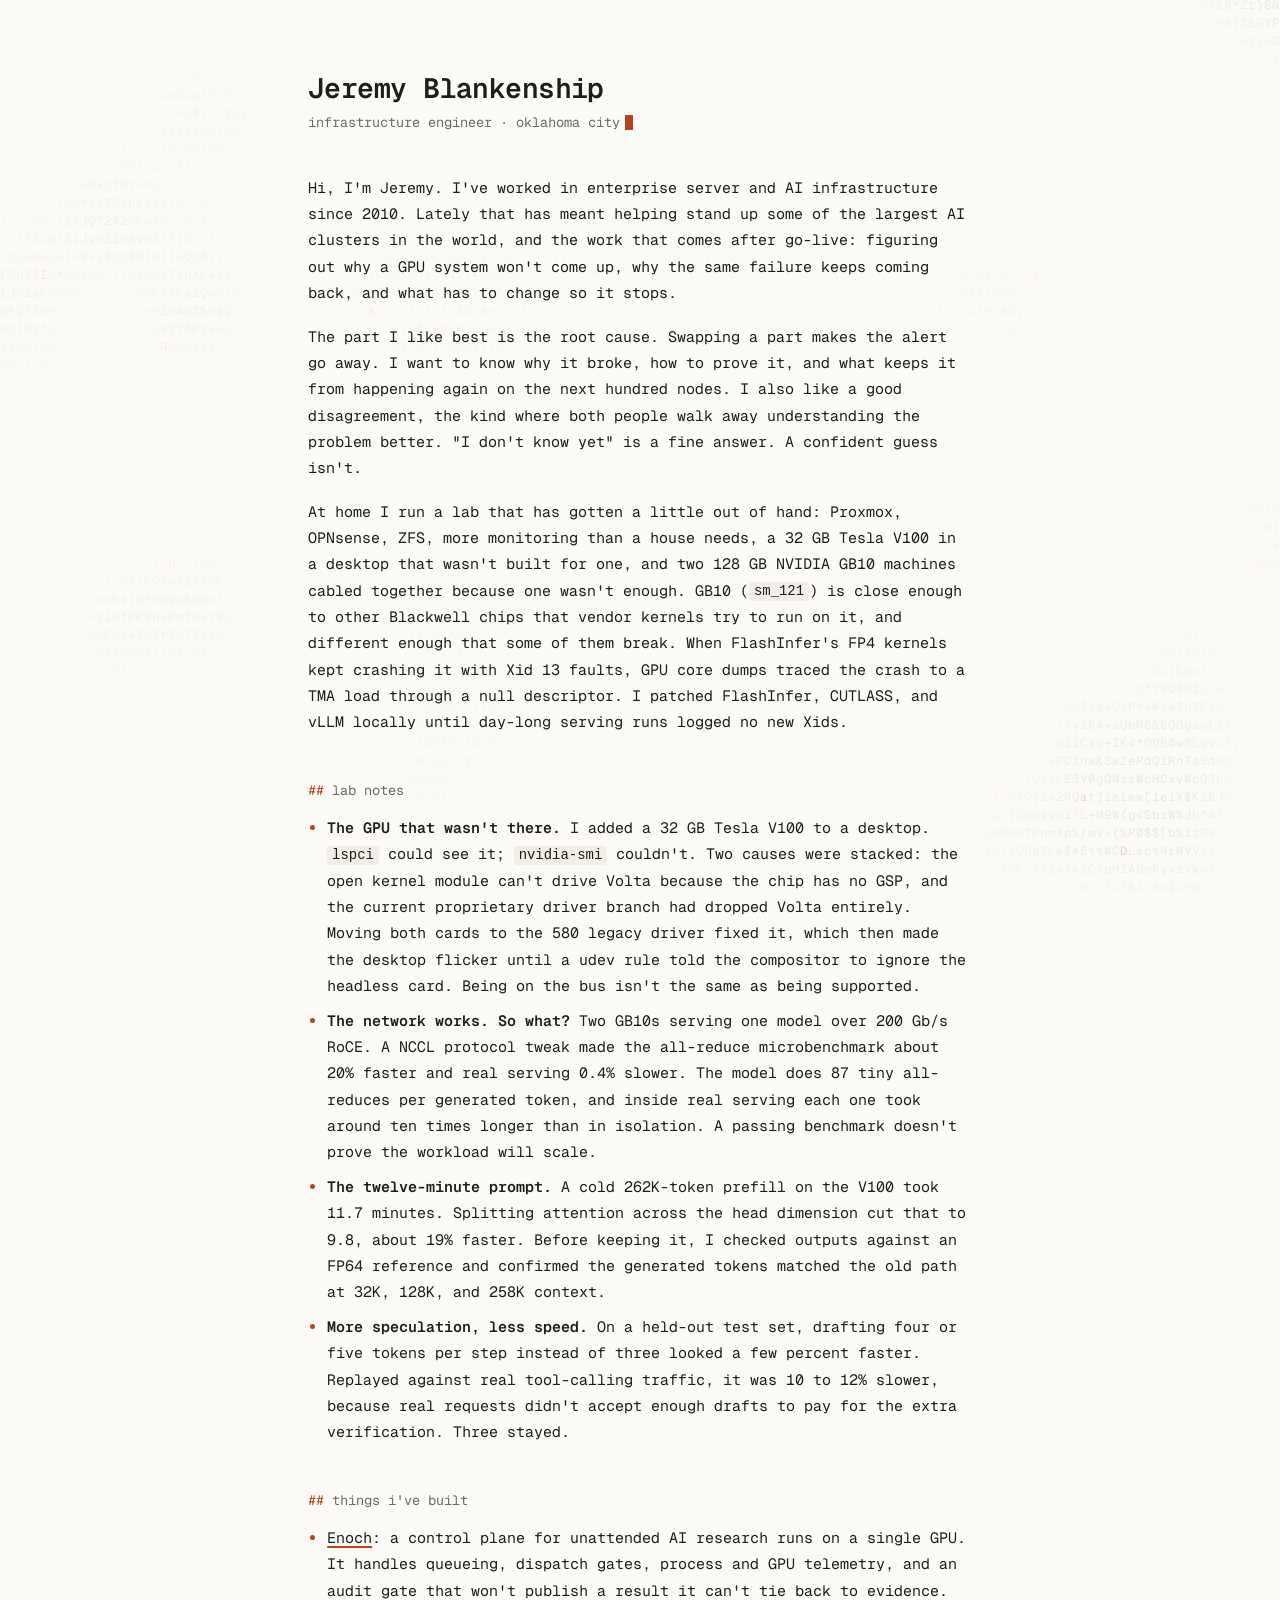
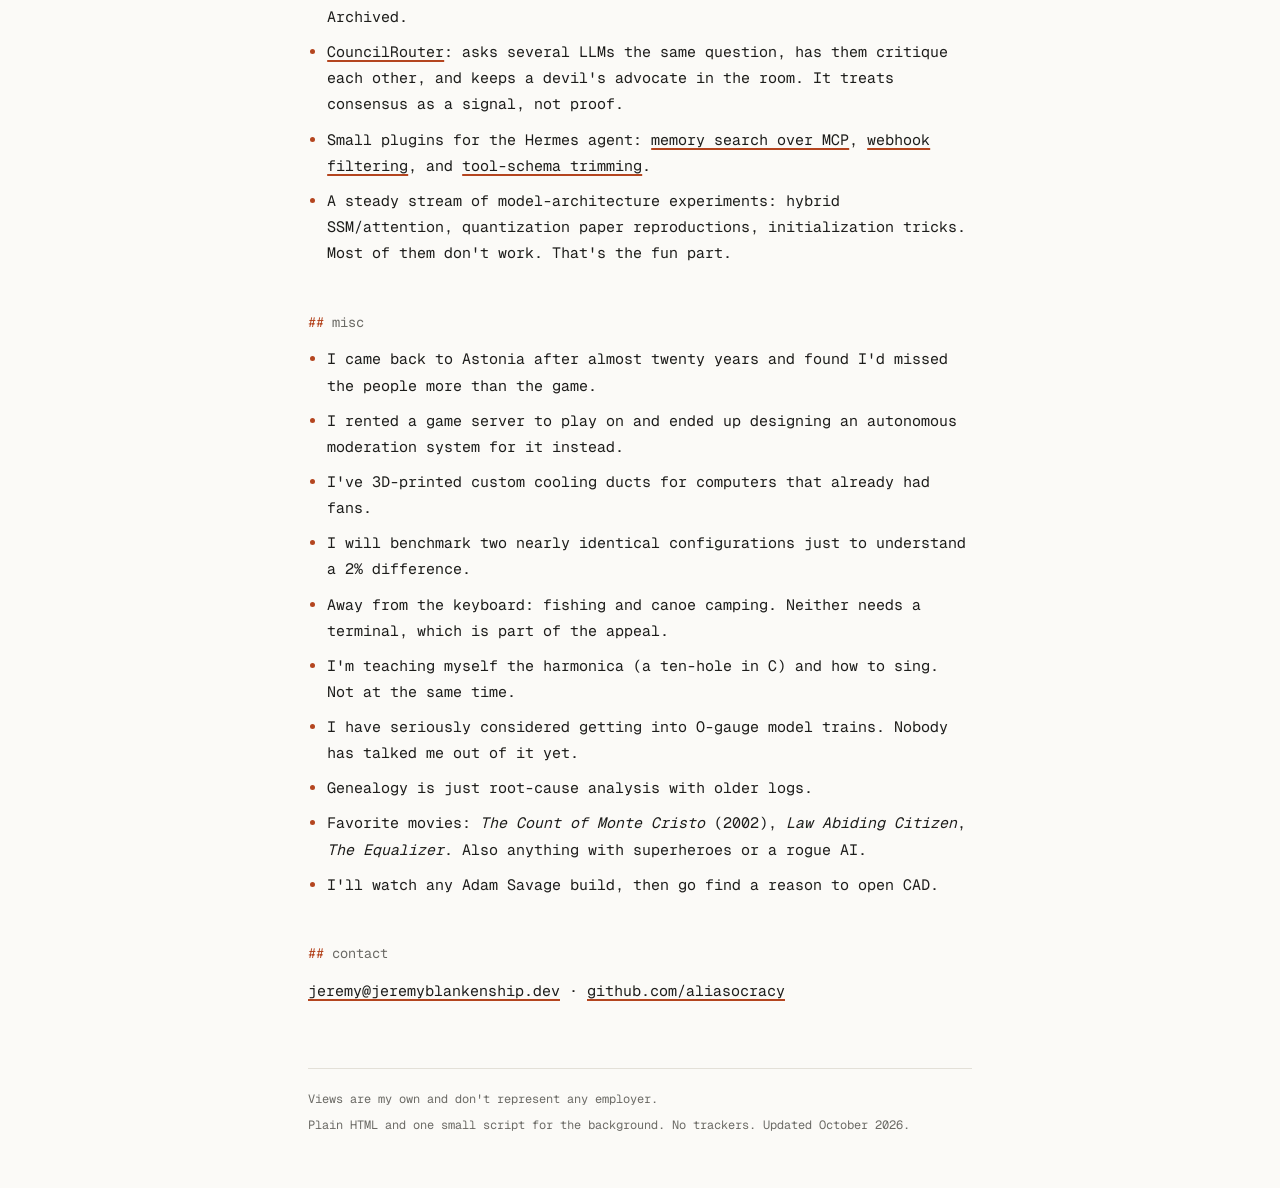
==== commit 667c5a12: "Switch to Geist Mono and add an ambient ASCII background Self-host Geist Mono (OFL) as the site font" ====
--- a/index.html
+++ b/index.html
@@ -5,9 +5,11 @@
   <meta name="viewport" content="width=device-width, initial-scale=1">
   <title>Jeremy Blankenship</title>
   <meta name="description" content="Infrastructure engineer in Oklahoma City. AI datacenters, GPU failure analysis, and a home lab that got out of hand.">
+  <link rel="preload" href="/fonts/GeistMono-Variable.woff2" as="font" type="font/woff2" crossorigin>
   <link rel="stylesheet" href="/style.css">
 </head>
 <body>
+<canvas id="field" aria-hidden="true"></canvas>
 <main>
   <h1>Jeremy Blankenship</h1>
   <p class="sub">infrastructure engineer · oklahoma city</p>
@@ -53,8 +55,9 @@
 
   <footer>
     <p>Views are my own and don't represent any employer.</p>
-    <p>Plain HTML. No JavaScript, no trackers. Updated October 2026.</p>
+    <p>Plain HTML and one small script for the background. No trackers. Updated October 2026.</p>
   </footer>
 </main>
+<script src="/field.js" defer></script>
 </body>
 </html>
--- a/style.css
+++ b/style.css
@@ -1,3 +1,10 @@
+@font-face {
+  font-family: "Geist Mono";
+  src: url("/fonts/GeistMono-Variable.woff2") format("woff2");
+  font-weight: 100 900;
+  font-display: swap;
+}
+
 :root {
   --bg: #fbfaf7;
   --text: #1d1d1b;
@@ -5,8 +12,9 @@
   --rule: #e3e0d8;
   --accent: #b4451f;
   --code-bg: #f1eee7;
-  --sans: ui-sans-serif, system-ui, -apple-system, "Segoe UI", Roboto, "Helvetica Neue", Arial, sans-serif;
-  --mono: ui-monospace, "SF Mono", "JetBrains Mono", "Cascadia Mono", Menlo, Consolas, monospace;
+  --field: #1d1d1b;
+  --field-alpha: 0.09;
+  --mono: "Geist Mono", ui-monospace, "SF Mono", Menlo, Consolas, monospace;
   color-scheme: light dark;
 }
 
@@ -18,6 +26,8 @@
     --rule: #2b2a27;
     --accent: #ec8358;
     --code-bg: #1d1c1a;
+    --field: #e7e5df;
+    --field-alpha: 0.11;
   }
 }
 
@@ -29,11 +39,12 @@
   margin: 0;
   background: var(--bg);
   color: var(--text);
-  font: 17px/1.65 var(--sans);
+  font: 15px/1.75 var(--mono);
+  font-variant-ligatures: none;
 }
 
 main {
-  max-width: 40rem;
+  max-width: 44rem;
   margin: 0 auto;
   padding: 4.5rem 1.25rem 3rem;
 }
@@ -48,24 +59,45 @@
 a:hover { color: var(--accent); }
 
 h1 {
-  font-size: 1.9rem;
+  font-size: 1.75rem;
+  font-weight: 600;
   line-height: 1.2;
-  letter-spacing: -0.015em;
+  letter-spacing: -0.02em;
   margin: 0 0 0.35rem;
 }
 
+#field {
+  position: fixed;
+  inset: 0;
+  width: 100%;
+  height: 100%;
+  z-index: -1;
+  pointer-events: none;
+}
+
 .sub {
-  font-family: var(--mono);
   font-size: 0.85rem;
   color: var(--dim);
   margin: 0 0 2.5rem;
 }
+.sub::after {
+  content: "";
+  display: inline-block;
+  width: 0.55em;
+  height: 1.1em;
+  margin-left: 0.4em;
+  vertical-align: -0.2em;
+  background: var(--accent);
+  animation: blink 1.1s steps(1) infinite;
+}
+@keyframes blink { 50% { opacity: 0; } }
+@media (prefers-reduced-motion: reduce) {
+  .sub::after { animation: none; }
+}
 
 h2 {
-  font-family: var(--mono);
-  font-size: 0.8rem;
-  font-weight: 500;
-  letter-spacing: 0.04em;
+  font-size: 0.85rem;
+  font-weight: 400;
   color: var(--dim);
   margin: 2.75rem 0 0.75rem;
 }
@@ -78,21 +110,20 @@
 li::marker { color: var(--accent); }
 
 .meta, .note {
-  font-family: var(--mono);
   font-size: 0.8rem;
   color: var(--dim);
 }
 
+strong { font-weight: 600; }
+
 code {
-  font-family: var(--mono);
-  font-size: 0.88em;
+  font-size: 0.93em;
   background: var(--code-bg);
   padding: 0.1em 0.35em;
   border-radius: 3px;
 }
 
 nav {
-  font-family: var(--mono);
   font-size: 0.85rem;
   margin-bottom: 3rem;
 }
@@ -103,7 +134,6 @@
   margin-top: 4rem;
   padding-top: 1.25rem;
   border-top: 1px solid var(--rule);
-  font-family: var(--mono);
   font-size: 0.75rem;
   color: var(--dim);
 }
@@ -111,7 +141,6 @@
 
 /* 404 */
 .xid {
-  font-family: var(--mono);
   font-size: 0.85rem;
   background: var(--code-bg);
   border-left: 3px solid var(--accent);
@@ -120,3 +149,7 @@
   white-space: pre;
   margin: 0 0 1.5rem;
 }
+
+@media print {
+  #field { display: none; }
+}
